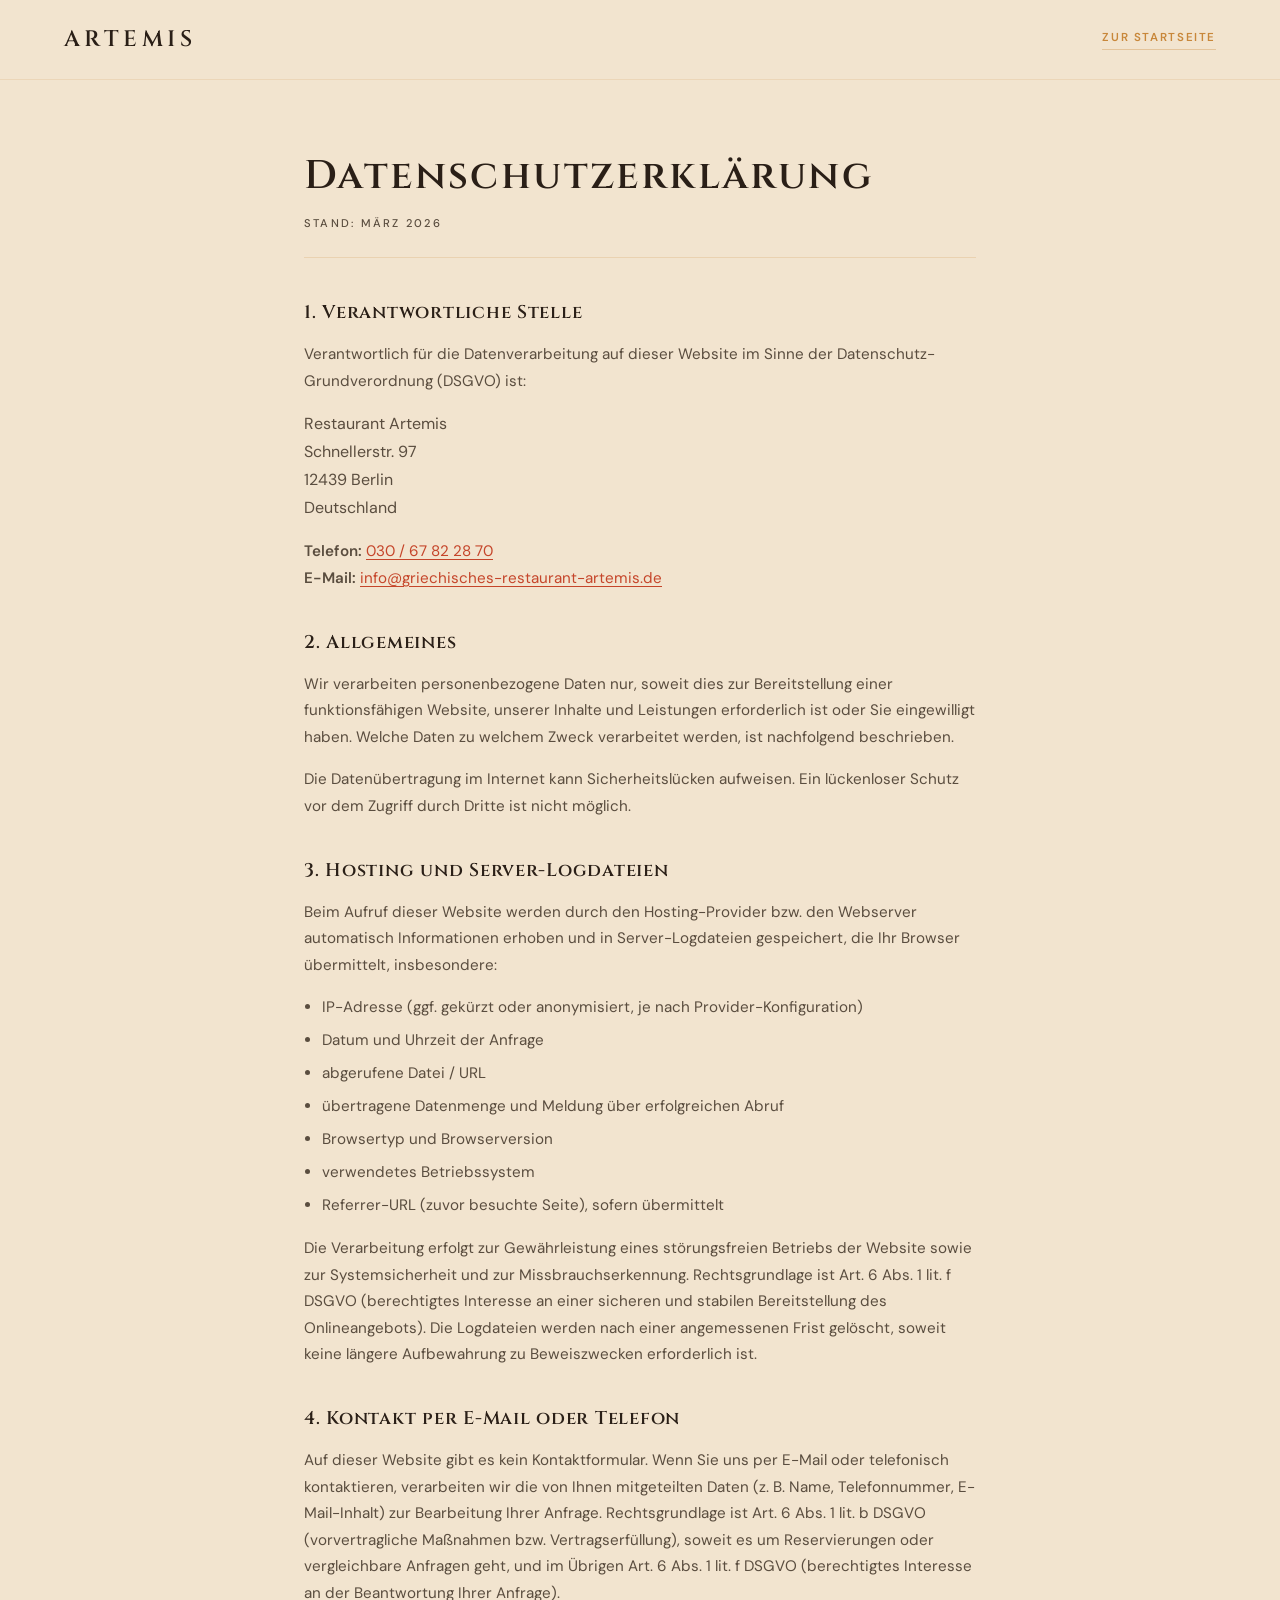
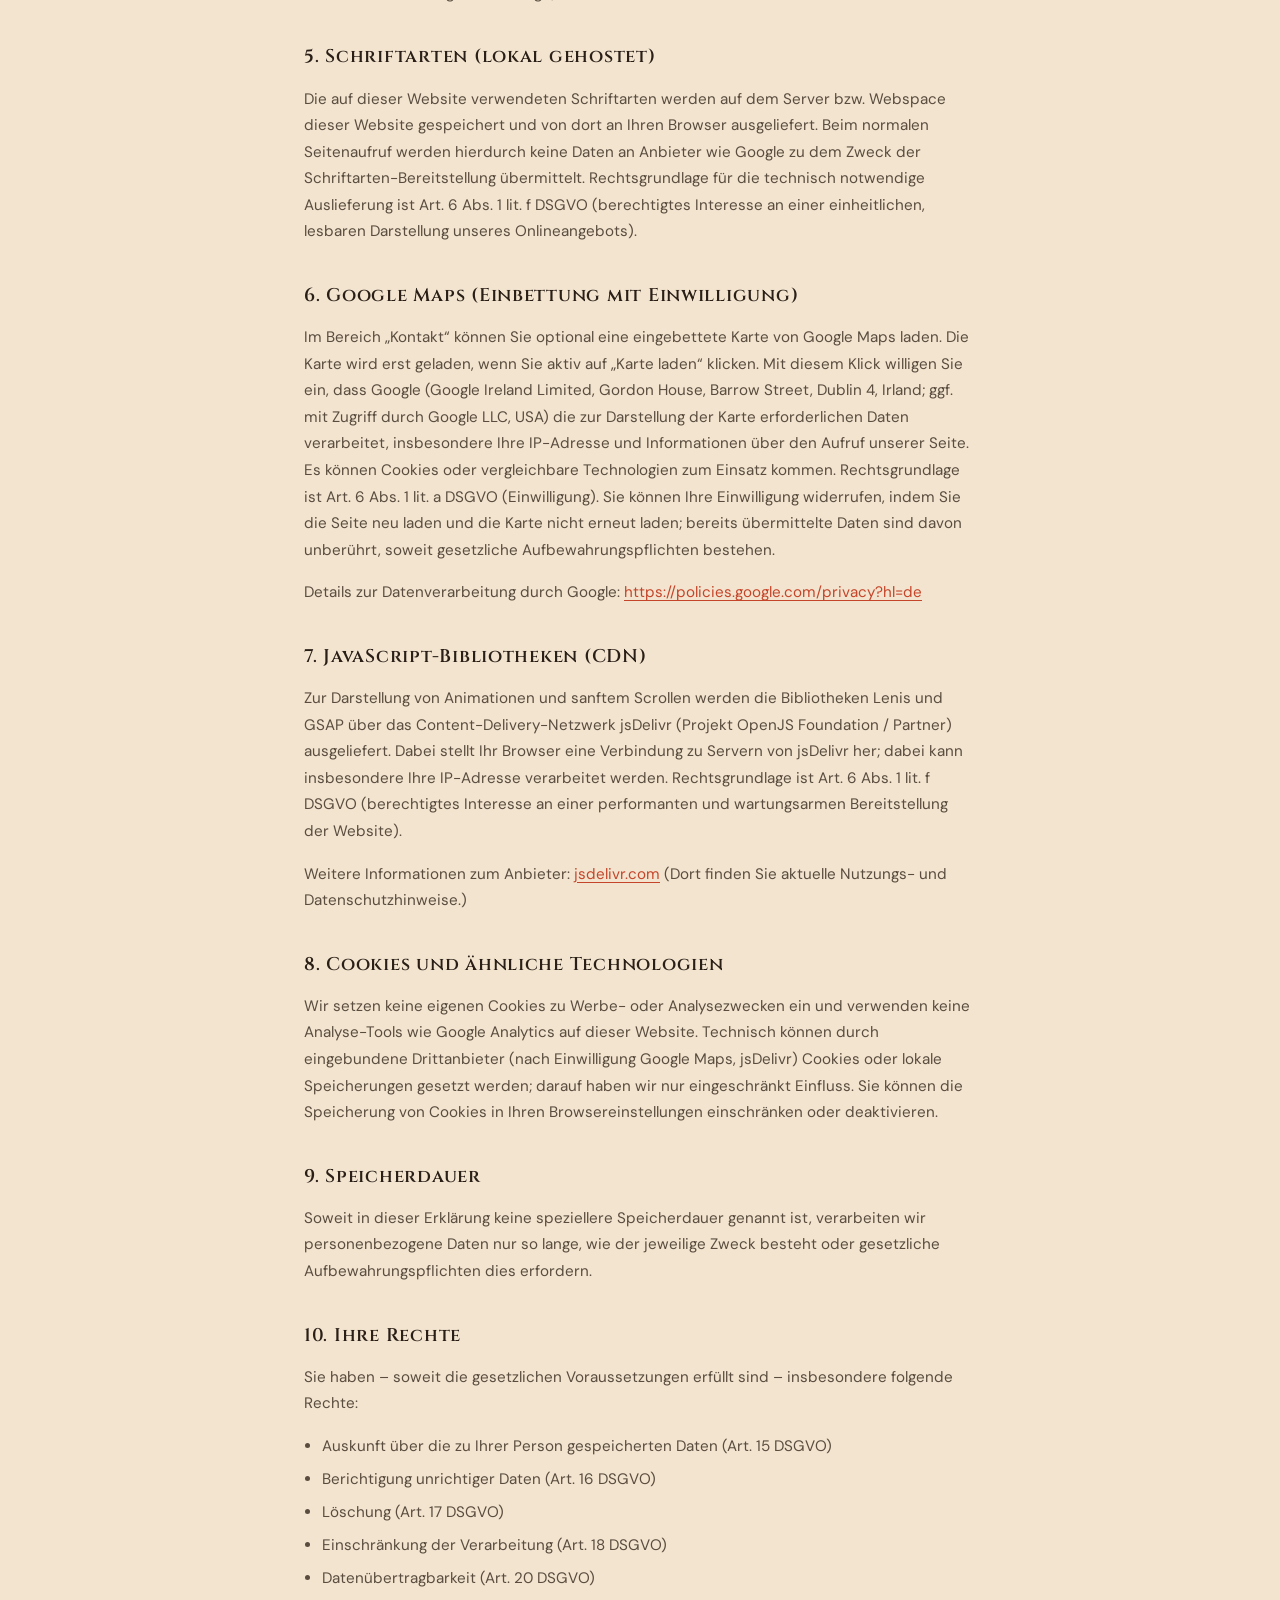
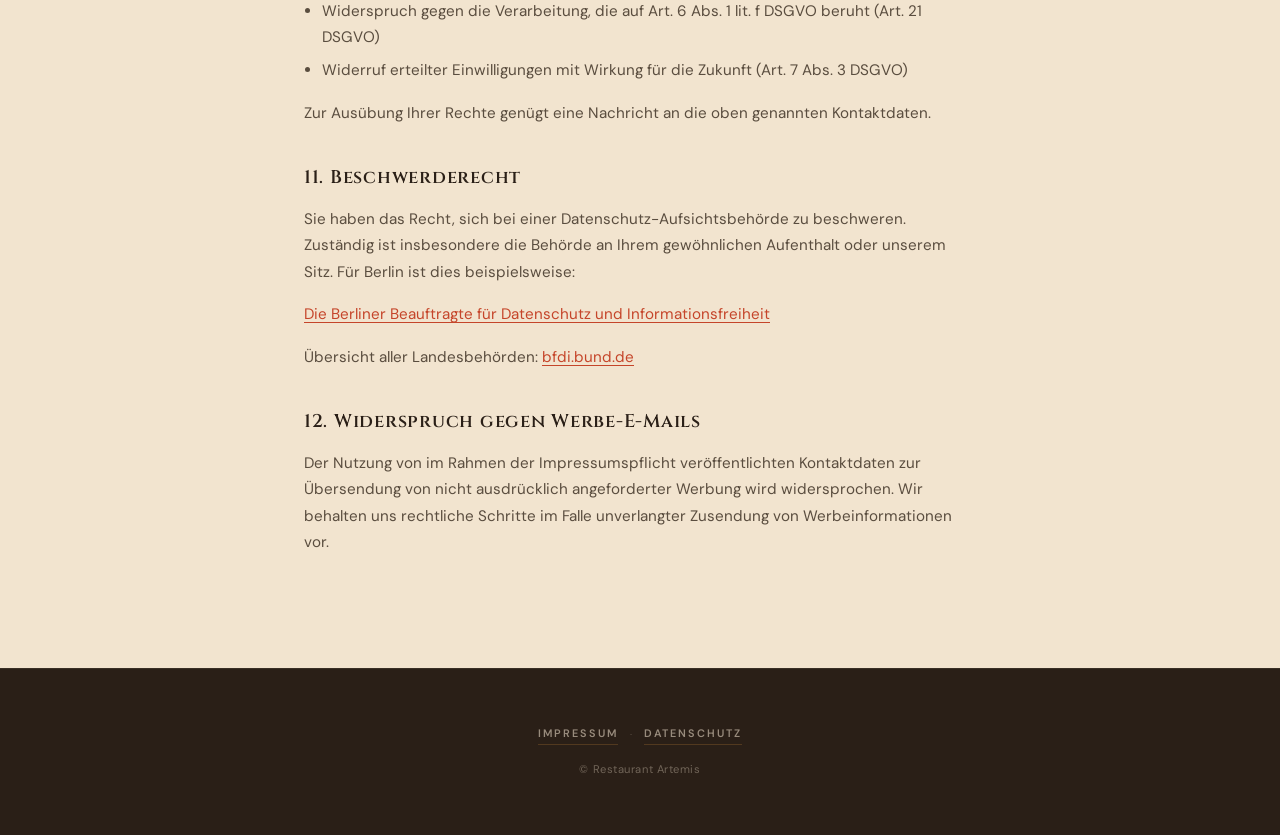
==== datenschutz.html @ e4625e29 "Rechtstexte, lokale Fonts, Performance-Laden, Schema & A11y - Impressum und Datenschutz; Footer-Verl" ====
<!DOCTYPE html>
<html lang="de">
<head>
  <meta charset="UTF-8">
  <meta name="viewport" content="width=device-width, initial-scale=1.0">
  <title>Datenschutzerklärung | Restaurant Artemis Berlin</title>
  <meta name="description" content="Informationen zur Verarbeitung personenbezogener Daten auf der Website des Restaurants Artemis.">
  <meta name="robots" content="index,follow">
  <link rel="canonical" href="https://restaurant-artemis-berlin.de/datenschutz.html">
  <link rel="icon" href="public/favicon.ico" sizes="32x32">
  <link rel="stylesheet" href="css/style.css">
</head>
<body>
  <a class="legal-skip" href="#inhalt">Zum Inhalt springen</a>
  <header class="legal-header">
    <div class="legal-header-inner">
      <a href="index.html" class="header-logo">ARTEMIS</a>
      <a href="index.html" class="legal-back">Zur Startseite</a>
    </div>
  </header>

  <main class="legal-main" id="inhalt">
    <article class="legal-doc">
      <h1>Datenschutzerklärung</h1>
      <p class="legal-updated">Stand: März 2026</p>

      <h2>1. Verantwortliche Stelle</h2>
      <p>Verantwortlich für die Datenverarbeitung auf dieser Website im Sinne der Datenschutz-Grundverordnung (DSGVO) ist:</p>
      <address>
        Restaurant Artemis<br>
        Schnellerstr. 97<br>
        12439 Berlin<br>
        Deutschland
      </address>
      <p>
        <strong>Telefon:</strong> <a href="tel:+493067822870">030 / 67 82 28 70</a><br>
        <strong>E-Mail:</strong> <a href="mailto:info@griechisches-restaurant-artemis.de">info@griechisches-restaurant-artemis.de</a>
      </p>

      <h2>2. Allgemeines</h2>
      <p>
        Wir verarbeiten personenbezogene Daten nur, soweit dies zur Bereitstellung einer funktionsfähigen Website, unserer Inhalte und Leistungen erforderlich ist oder Sie eingewilligt haben. Welche Daten zu welchem Zweck verarbeitet werden, ist nachfolgend beschrieben.
      </p>
      <p>
        Die Datenübertragung im Internet kann Sicherheitslücken aufweisen. Ein lückenloser Schutz vor dem Zugriff durch Dritte ist nicht möglich.
      </p>

      <h2>3. Hosting und Server-Logdateien</h2>
      <p>
        Beim Aufruf dieser Website werden durch den Hosting-Provider bzw. den Webserver automatisch Informationen erhoben und in Server-Logdateien gespeichert, die Ihr Browser übermittelt, insbesondere:
      </p>
      <ul>
        <li>IP-Adresse (ggf. gekürzt oder anonymisiert, je nach Provider-Konfiguration)</li>
        <li>Datum und Uhrzeit der Anfrage</li>
        <li>abgerufene Datei / URL</li>
        <li>übertragene Datenmenge und Meldung über erfolgreichen Abruf</li>
        <li>Browsertyp und Browserversion</li>
        <li>verwendetes Betriebssystem</li>
        <li>Referrer-URL (zuvor besuchte Seite), sofern übermittelt</li>
      </ul>
      <p>
        Die Verarbeitung erfolgt zur Gewährleistung eines störungsfreien Betriebs der Website sowie zur Systemsicherheit und zur Missbrauchserkennung. Rechtsgrundlage ist Art. 6 Abs. 1 lit. f DSGVO (berechtigtes Interesse an einer sicheren und stabilen Bereitstellung des Onlineangebots). Die Logdateien werden nach einer angemessenen Frist gelöscht, soweit keine längere Aufbewahrung zu Beweiszwecken erforderlich ist.
      </p>

      <h2>4. Kontakt per E-Mail oder Telefon</h2>
      <p>
        Auf dieser Website gibt es kein Kontaktformular. Wenn Sie uns per E-Mail oder telefonisch kontaktieren, verarbeiten wir die von Ihnen mitgeteilten Daten (z. B. Name, Telefonnummer, E-Mail-Inhalt) zur Bearbeitung Ihrer Anfrage. Rechtsgrundlage ist Art. 6 Abs. 1 lit. b DSGVO (vorvertragliche Maßnahmen bzw. Vertragserfüllung), soweit es um Reservierungen oder vergleichbare Anfragen geht, und im Übrigen Art. 6 Abs. 1 lit. f DSGVO (berechtigtes Interesse an der Beantwortung Ihrer Anfrage).
      </p>

      <h2>5. Schriftarten (lokal gehostet)</h2>
      <p>
        Die auf dieser Website verwendeten Schriftarten werden auf dem Server bzw. Webspace dieser Website gespeichert und von dort an Ihren Browser ausgeliefert. Beim normalen Seitenaufruf werden hierdurch keine Daten an Anbieter wie Google zu dem Zweck der Schriftarten-Bereitstellung übermittelt. Rechtsgrundlage für die technisch notwendige Auslieferung ist Art. 6 Abs. 1 lit. f DSGVO (berechtigtes Interesse an einer einheitlichen, lesbaren Darstellung unseres Onlineangebots).
      </p>

      <h2 id="google-maps">6. Google Maps (Einbettung mit Einwilligung)</h2>
      <p>
        Im Bereich „Kontakt“ können Sie optional eine eingebettete Karte von Google Maps laden. Die Karte wird erst geladen, wenn Sie aktiv auf „Karte laden“ klicken. Mit diesem Klick willigen Sie ein, dass Google (Google Ireland Limited, Gordon House, Barrow Street, Dublin 4, Irland; ggf. mit Zugriff durch Google LLC, USA) die zur Darstellung der Karte erforderlichen Daten verarbeitet, insbesondere Ihre IP-Adresse und Informationen über den Aufruf unserer Seite. Es können Cookies oder vergleichbare Technologien zum Einsatz kommen. Rechtsgrundlage ist Art. 6 Abs. 1 lit. a DSGVO (Einwilligung). Sie können Ihre Einwilligung widerrufen, indem Sie die Seite neu laden und die Karte nicht erneut laden; bereits übermittelte Daten sind davon unberührt, soweit gesetzliche Aufbewahrungspflichten bestehen.
      </p>
      <p>
        Details zur Datenverarbeitung durch Google:
        <a href="https://policies.google.com/privacy?hl=de" rel="noopener noreferrer" target="_blank">https://policies.google.com/privacy?hl=de</a>
      </p>

      <h2>7. JavaScript-Bibliotheken (CDN)</h2>
      <p>
        Zur Darstellung von Animationen und sanftem Scrollen werden die Bibliotheken Lenis und GSAP über das Content-Delivery-Netzwerk jsDelivr (Projekt OpenJS Foundation / Partner) ausgeliefert. Dabei stellt Ihr Browser eine Verbindung zu Servern von jsDelivr her; dabei kann insbesondere Ihre IP-Adresse verarbeitet werden. Rechtsgrundlage ist Art. 6 Abs. 1 lit. f DSGVO (berechtigtes Interesse an einer performanten und wartungsarmen Bereitstellung der Website).
      </p>
      <p>
        Weitere Informationen zum Anbieter: <a href="https://www.jsdelivr.com/" rel="noopener noreferrer" target="_blank">jsdelivr.com</a> (Dort finden Sie aktuelle Nutzungs- und Datenschutzhinweise.)
      </p>

      <h2>8. Cookies und ähnliche Technologien</h2>
      <p>
        Wir setzen keine eigenen Cookies zu Werbe- oder Analysezwecken ein und verwenden keine Analyse-Tools wie Google Analytics auf dieser Website. Technisch können durch eingebundene Drittanbieter (nach Einwilligung Google Maps, jsDelivr) Cookies oder lokale Speicherungen gesetzt werden; darauf haben wir nur eingeschränkt Einfluss. Sie können die Speicherung von Cookies in Ihren Browsereinstellungen einschränken oder deaktivieren.
      </p>

      <h2>9. Speicherdauer</h2>
      <p>
        Soweit in dieser Erklärung keine speziellere Speicherdauer genannt ist, verarbeiten wir personenbezogene Daten nur so lange, wie der jeweilige Zweck besteht oder gesetzliche Aufbewahrungspflichten dies erfordern.
      </p>

      <h2>10. Ihre Rechte</h2>
      <p>Sie haben – soweit die gesetzlichen Voraussetzungen erfüllt sind – insbesondere folgende Rechte:</p>
      <ul>
        <li>Auskunft über die zu Ihrer Person gespeicherten Daten (Art. 15 DSGVO)</li>
        <li>Berichtigung unrichtiger Daten (Art. 16 DSGVO)</li>
        <li>Löschung (Art. 17 DSGVO)</li>
        <li>Einschränkung der Verarbeitung (Art. 18 DSGVO)</li>
        <li>Datenübertragbarkeit (Art. 20 DSGVO)</li>
        <li>Widerspruch gegen die Verarbeitung, die auf Art. 6 Abs. 1 lit. f DSGVO beruht (Art. 21 DSGVO)</li>
        <li>Widerruf erteilter Einwilligungen mit Wirkung für die Zukunft (Art. 7 Abs. 3 DSGVO)</li>
      </ul>
      <p>
        Zur Ausübung Ihrer Rechte genügt eine Nachricht an die oben genannten Kontaktdaten.
      </p>

      <h2>11. Beschwerderecht</h2>
      <p>
        Sie haben das Recht, sich bei einer Datenschutz-Aufsichtsbehörde zu beschweren. Zuständig ist insbesondere die Behörde an Ihrem gewöhnlichen Aufenthalt oder unserem Sitz. Für Berlin ist dies beispielsweise:
      </p>
      <p>
        <a href="https://www.datenschutz-berlin.de/" rel="noopener noreferrer" target="_blank">Die Berliner Beauftragte für Datenschutz und Informationsfreiheit</a>
      </p>
      <p>
        Übersicht aller Landesbehörden:
        <a href="https://www.bfdi.bund.de/DE/Infothek/Anschriften_Links/anschriften_links-node.html" rel="noopener noreferrer" target="_blank">bfdi.bund.de</a>
      </p>

      <h2>12. Widerspruch gegen Werbe-E-Mails</h2>
      <p>
        Der Nutzung von im Rahmen der Impressumspflicht veröffentlichten Kontaktdaten zur Übersendung von nicht ausdrücklich angeforderter Werbung wird widersprochen. Wir behalten uns rechtliche Schritte im Falle unverlangter Zusendung von Werbeinformationen vor.
      </p>
    </article>
  </main>

  <footer class="legal-footer">
    <div class="legal-footer-inner">
      <nav class="footer-legal" aria-label="Rechtliches">
        <a href="impressum.html">Impressum</a>
        <span class="footer-legal-sep" aria-hidden="true">·</span>
        <a href="datenschutz.html" aria-current="page">Datenschutz</a>
      </nav>
      <p class="footer-copy">&copy; Restaurant Artemis</p>
    </div>
  </footer>
</body>
</html>
---- css/style.css ----
/* Self-hosted subsets (latin + latin-ext), gleiche Familien wie zuvor Google Fonts */
@font-face {
  font-family: 'Cinzel';
  font-style: normal;
  font-weight: 400;
  font-display: swap;
  src: url('../public/fonts/cinzel-latin-ext.woff2') format('woff2');
  unicode-range: U+0100-02BA, U+02BD-02C5, U+02C7-02CC, U+02CE-02D7, U+02DD-02FF, U+0304, U+0308, U+0329, U+1D00-1DBF, U+1E00-1E9F, U+1EF2-1EFF, U+2020, U+20A0-20AB, U+20AD-20C0, U+2113, U+2C60-2C7F, U+A720-A7FF;
}
@font-face {
  font-family: 'Cinzel';
  font-style: normal;
  font-weight: 400;
  font-display: swap;
  src: url('../public/fonts/cinzel-latin.woff2') format('woff2');
  unicode-range: U+0000-00FF, U+0131, U+0152-0153, U+02BB-02BC, U+02C6, U+02DA, U+02DC, U+0304, U+0308, U+0329, U+2000-206F, U+20AC, U+2122, U+2191, U+2193, U+2212, U+2215, U+FEFF, U+FFFD;
}
@font-face {
  font-family: 'Cinzel';
  font-style: normal;
  font-weight: 500;
  font-display: swap;
  src: url('../public/fonts/cinzel-latin-ext.woff2') format('woff2');
  unicode-range: U+0100-02BA, U+02BD-02C5, U+02C7-02CC, U+02CE-02D7, U+02DD-02FF, U+0304, U+0308, U+0329, U+1D00-1DBF, U+1E00-1E9F, U+1EF2-1EFF, U+2020, U+20A0-20AB, U+20AD-20C0, U+2113, U+2C60-2C7F, U+A720-A7FF;
}
@font-face {
  font-family: 'Cinzel';
  font-style: normal;
  font-weight: 500;
  font-display: swap;
  src: url('../public/fonts/cinzel-latin.woff2') format('woff2');
  unicode-range: U+0000-00FF, U+0131, U+0152-0153, U+02BB-02BC, U+02C6, U+02DA, U+02DC, U+0304, U+0308, U+0329, U+2000-206F, U+20AC, U+2122, U+2191, U+2193, U+2212, U+2215, U+FEFF, U+FFFD;
}
@font-face {
  font-family: 'Cinzel';
  font-style: normal;
  font-weight: 600;
  font-display: swap;
  src: url('../public/fonts/cinzel-latin-ext.woff2') format('woff2');
  unicode-range: U+0100-02BA, U+02BD-02C5, U+02C7-02CC, U+02CE-02D7, U+02DD-02FF, U+0304, U+0308, U+0329, U+1D00-1DBF, U+1E00-1E9F, U+1EF2-1EFF, U+2020, U+20A0-20AB, U+20AD-20C0, U+2113, U+2C60-2C7F, U+A720-A7FF;
}
@font-face {
  font-family: 'Cinzel';
  font-style: normal;
  font-weight: 600;
  font-display: swap;
  src: url('../public/fonts/cinzel-latin.woff2') format('woff2');
  unicode-range: U+0000-00FF, U+0131, U+0152-0153, U+02BB-02BC, U+02C6, U+02DA, U+02DC, U+0304, U+0308, U+0329, U+2000-206F, U+20AC, U+2122, U+2191, U+2193, U+2212, U+2215, U+FEFF, U+FFFD;
}
@font-face {
  font-family: 'Cinzel';
  font-style: normal;
  font-weight: 700;
  font-display: swap;
  src: url('../public/fonts/cinzel-latin-ext.woff2') format('woff2');
  unicode-range: U+0100-02BA, U+02BD-02C5, U+02C7-02CC, U+02CE-02D7, U+02DD-02FF, U+0304, U+0308, U+0329, U+1D00-1DBF, U+1E00-1E9F, U+1EF2-1EFF, U+2020, U+20A0-20AB, U+20AD-20C0, U+2113, U+2C60-2C7F, U+A720-A7FF;
}
@font-face {
  font-family: 'Cinzel';
  font-style: normal;
  font-weight: 700;
  font-display: swap;
  src: url('../public/fonts/cinzel-latin.woff2') format('woff2');
  unicode-range: U+0000-00FF, U+0131, U+0152-0153, U+02BB-02BC, U+02C6, U+02DA, U+02DC, U+0304, U+0308, U+0329, U+2000-206F, U+20AC, U+2122, U+2191, U+2193, U+2212, U+2215, U+FEFF, U+FFFD;
}
@font-face {
  font-family: 'DM Sans';
  font-style: normal;
  font-weight: 400;
  font-display: swap;
  src: url('../public/fonts/dmsans-latin-ext.woff2') format('woff2');
  unicode-range: U+0100-02BA, U+02BD-02C5, U+02C7-02CC, U+02CE-02D7, U+02DD-02FF, U+0304, U+0308, U+0329, U+1D00-1DBF, U+1E00-1E9F, U+1EF2-1EFF, U+2020, U+20A0-20AB, U+20AD-20C0, U+2113, U+2C60-2C7F, U+A720-A7FF;
}
@font-face {
  font-family: 'DM Sans';
  font-style: normal;
  font-weight: 400;
  font-display: swap;
  src: url('../public/fonts/dmsans-latin.woff2') format('woff2');
  unicode-range: U+0000-00FF, U+0131, U+0152-0153, U+02BB-02BC, U+02C6, U+02DA, U+02DC, U+0304, U+0308, U+0329, U+2000-206F, U+20AC, U+2122, U+2191, U+2193, U+2212, U+2215, U+FEFF, U+FFFD;
}
@font-face {
  font-family: 'DM Sans';
  font-style: normal;
  font-weight: 500;
  font-display: swap;
  src: url('../public/fonts/dmsans-latin-ext.woff2') format('woff2');
  unicode-range: U+0100-02BA, U+02BD-02C5, U+02C7-02CC, U+02CE-02D7, U+02DD-02FF, U+0304, U+0308, U+0329, U+1D00-1DBF, U+1E00-1E9F, U+1EF2-1EFF, U+2020, U+20A0-20AB, U+20AD-20C0, U+2113, U+2C60-2C7F, U+A720-A7FF;
}
@font-face {
  font-family: 'DM Sans';
  font-style: normal;
  font-weight: 500;
  font-display: swap;
  src: url('../public/fonts/dmsans-latin.woff2') format('woff2');
  unicode-range: U+0000-00FF, U+0131, U+0152-0153, U+02BB-02BC, U+02C6, U+02DA, U+02DC, U+0304, U+0308, U+0329, U+2000-206F, U+20AC, U+2122, U+2191, U+2193, U+2212, U+2215, U+FEFF, U+FFFD;
}
@font-face {
  font-family: 'DM Sans';
  font-style: normal;
  font-weight: 600;
  font-display: swap;
  src: url('../public/fonts/dmsans-latin-ext.woff2') format('woff2');
  unicode-range: U+0100-02BA, U+02BD-02C5, U+02C7-02CC, U+02CE-02D7, U+02DD-02FF, U+0304, U+0308, U+0329, U+1D00-1DBF, U+1E00-1E9F, U+1EF2-1EFF, U+2020, U+20A0-20AB, U+20AD-20C0, U+2113, U+2C60-2C7F, U+A720-A7FF;
}
@font-face {
  font-family: 'DM Sans';
  font-style: normal;
  font-weight: 600;
  font-display: swap;
  src: url('../public/fonts/dmsans-latin.woff2') format('woff2');
  unicode-range: U+0000-00FF, U+0131, U+0152-0153, U+02BB-02BC, U+02C6, U+02DA, U+02DC, U+0304, U+0308, U+0329, U+2000-206F, U+20AC, U+2122, U+2191, U+2193, U+2212, U+2215, U+FEFF, U+FFFD;
}

:root {
  --bg-light: #F2E4CF;
  --bg-warm:  #E8D5B8;
  --bg-sand:  #D4C4A8;
  --bg-dark:  #2A1F17;

  --text-on-light: #2A1F17;
  --text-on-dark:  #F2E4CF;
  --text-muted:    #5A4D3F;

  --accent-gold:  #C8873A;
  --accent-terra: #C5452A;

  --font-display: 'Cinzel', Georgia, serif;
  --font-body:    'DM Sans', system-ui, sans-serif;

  --header-height: 80px;
  --section-pad: clamp(72px, 8vw, 140px);
}

*, *::before, *::after {
  margin: 0;
  padding: 0;
  box-sizing: border-box;
}

html {
  font-size: 16px;
  overflow-x: hidden;
  overscroll-behavior-x: none;
}

body {
  font-family: var(--font-body);
  background: var(--bg-light);
  color: var(--text-on-light);
  line-height: 1.6;
  overflow-x: hidden;
  overscroll-behavior-x: none;
  -webkit-text-size-adjust: 100%;
}

img { display: block; max-width: 100%; height: auto; }

/* ===== GRAIN OVERLAY ===== */
.grain-overlay {
  position: fixed;
  inset: 0;
  z-index: 9999;
  pointer-events: none;
  opacity: 0.04;
  background-image: url("data:image/svg+xml,%3Csvg viewBox='0 0 256 256' xmlns='http://www.w3.org/2000/svg'%3E%3Cfilter id='noise'%3E%3CfeTurbulence type='fractalNoise' baseFrequency='0.9' numOctaves='4' stitchTiles='stitch'/%3E%3C/filter%3E%3Crect width='100%25' height='100%25' filter='url(%23noise)'/%3E%3C/svg%3E");
  background-repeat: repeat;
  background-size: 200px 200px;
}

/* ===== PRELOADER ===== */
.preloader {
  position: fixed;
  inset: 0;
  z-index: 10001;
  background: var(--bg-dark);
  display: flex;
  align-items: center;
  justify-content: center;
}

.preloader-inner {
  display: flex;
  flex-direction: column;
  align-items: center;
  gap: 2rem;
}

.preloader-brand {
  font-family: var(--font-display);
  font-size: clamp(2rem, 5vw, 3.5rem);
  font-weight: 600;
  letter-spacing: 0.25em;
  color: var(--text-on-dark);
}

.preloader-bar-track {
  width: clamp(180px, 30vw, 280px);
  height: 1px;
  background: rgba(242, 228, 207, 0.12);
  position: relative;
  overflow: hidden;
}

.preloader-bar-fill {
  position: absolute;
  top: 0;
  left: 0;
  height: 100%;
  width: 0%;
  background: var(--accent-gold);
  transition: width 0.15s ease;
}

.preloader-percent {
  font-family: var(--font-body);
  font-size: 0.7rem;
  font-weight: 500;
  letter-spacing: 0.2em;
  color: rgba(242, 228, 207, 0.4);
}

.preloader.done {
  opacity: 0;
  pointer-events: none;
  transition: opacity 0.8s cubic-bezier(0.65, 0, 0.35, 1);
}

/* ===== HEADER ===== */
.site-header {
  position: fixed;
  top: 0; left: 0; right: 0;
  z-index: 100;
  padding: 0 5vw;
  height: var(--header-height);
  display: flex;
  align-items: center;
  background: rgba(242, 228, 207, 0.85);
  backdrop-filter: blur(12px);
  -webkit-backdrop-filter: blur(12px);
  transition: height 0.4s ease, background 0.4s ease, border-color 0.4s ease;
  border-bottom: 1px solid transparent;
}

.site-header.scrolled {
  height: 64px;
  background: rgba(242, 228, 207, 0.95);
  border-bottom: 1px solid rgba(200, 135, 58, 0.18);
}

.header-nav {
  width: 100%;
  display: flex;
  align-items: center;
  justify-content: space-between;
}

.header-logo {
  font-family: var(--font-display);
  font-size: 1.4rem;
  font-weight: 600;
  color: var(--text-on-light);
  text-decoration: none;
  letter-spacing: 0.2em;
}

.header-links {
  display: flex;
  gap: 2rem;
  list-style: none;
}

.header-links a {
  font-family: var(--font-body);
  font-size: 0.75rem;
  font-weight: 600;
  color: var(--text-on-light);
  text-decoration: none;
  text-transform: uppercase;
  letter-spacing: 0.12em;
  transition: color 0.3s ease;
  position: relative;
}

.header-links a::after {
  content: '';
  position: absolute;
  bottom: -4px;
  left: 0;
  width: 0;
  height: 1px;
  background: var(--accent-gold);
  transition: width 0.3s ease;
}

.header-links a:hover::after,
.header-links a:focus-visible::after {
  width: 100%;
}

.header-links a:hover,
.header-links a:focus-visible {
  color: var(--accent-gold);
}

.header-cta {
  font-family: var(--font-body);
  font-size: 0.75rem;
  font-weight: 600;
  color: var(--bg-dark);
  background: var(--accent-gold);
  text-decoration: none;
  letter-spacing: 0.08em;
  text-transform: uppercase;
  padding: 0.6rem 1.4rem;
  transition: background 0.3s ease;
}

.header-cta:hover {
  background: #d9963f;
}

.menu-toggle {
  display: none;
  background: none;
  border: none;
  padding: 0.5rem;
  cursor: pointer;
  flex-direction: column;
  gap: 5px;
}

.menu-toggle span {
  display: block;
  width: 24px;
  height: 2px;
  background: var(--text-on-light);
  transition: transform 0.3s ease, opacity 0.3s ease;
}

/* Mobile Nav */
.mobile-nav {
  position: fixed;
  inset: 0;
  z-index: 99;
  background: var(--bg-light);
  display: flex;
  align-items: center;
  justify-content: center;
  opacity: 0;
  pointer-events: none;
  transition: opacity 0.4s ease;
}

.mobile-nav.open {
  opacity: 1;
  pointer-events: auto;
}

.mobile-nav ul {
  list-style: none;
  text-align: center;
}

.mobile-nav li { margin-bottom: 2rem; }

.mobile-nav a {
  font-family: var(--font-display);
  font-size: 1.8rem;
  color: var(--text-on-light);
  text-decoration: none;
}

.mobile-nav .mobile-phone {
  font-family: var(--font-body);
  font-size: 1.1rem;
  font-weight: 600;
  color: var(--accent-gold);
  letter-spacing: 0.05em;
}

/* ===== FIXED CANVAS LAYERS ===== */
.canvas-wrap {
  position: fixed;
  top: 0;
  left: 0;
  width: 100vw;
  height: 100vh;
  height: 100dvh;
  z-index: 1;
  opacity: 0;
  pointer-events: none;
  touch-action: pan-y;
  -webkit-touch-callout: none;
  overflow: hidden;
}

.canvas-wrap canvas {
  display: block;
  touch-action: pan-y;
}

#canvas-wrap-statue { z-index: 1; }

.dark-overlay {
  position: fixed;
  inset: 0;
  z-index: 2;
  background: var(--bg-dark);
  opacity: 0;
  pointer-events: none;
}

/* ===== HERO ===== */
.hero {
  position: relative;
  z-index: 3;
  height: 100vh;
  min-height: 600px;
  display: flex;
  align-items: flex-end;
  justify-content: flex-start;
  padding: 0 5vw 12vh 7vw;
  overflow: hidden;
}

.hero-content {
  position: relative;
  z-index: 2;
  max-width: 650px;
  visibility: hidden;
}

.label--hero {
  display: block;
  font-family: var(--font-body);
  font-size: 0.72rem;
  font-weight: 600;
  text-transform: uppercase;
  letter-spacing: 0.3em;
  color: var(--accent-gold);
  margin-bottom: 1rem;
  text-shadow:
    0 0 12px rgba(242, 228, 207, 0.9),
    0 0 24px rgba(242, 228, 207, 0.6);
}

.hero-heading {
  font-family: var(--font-display);
  font-size: clamp(4rem, 10vw, 9.5rem);
  font-weight: 700;
  line-height: 0.9;
  color: var(--text-on-light);
  letter-spacing: 0.02em;
  padding-left: 0.04em;
  display: flex;
  flex-wrap: nowrap;
}

.hero-letter {
  display: inline-block;
  text-shadow:
    0 0 1px rgba(242, 228, 207, 0.95),
    0 0 18px rgba(242, 228, 207, 0.7),
    0 0 36px rgba(242, 228, 207, 0.3),
    0 2px 8px rgba(62, 42, 28, 0.15);
}

.hero-tagline {
  font-family: var(--font-body);
  font-size: clamp(0.95rem, 1.8vw, 1.15rem);
  font-weight: 400;
  color: var(--text-muted);
  margin-top: 1rem;
  letter-spacing: 0.06em;
  text-shadow:
    0 0 10px rgba(242, 228, 207, 0.85),
    0 0 20px rgba(242, 228, 207, 0.5);
}

.hero-cta {
  display: inline-block;
  font-family: var(--font-body);
  font-size: 0.78rem;
  font-weight: 600;
  text-transform: uppercase;
  letter-spacing: 0.15em;
  color: var(--bg-dark);
  background: var(--accent-gold);
  padding: 0.85rem 2.2rem;
  text-decoration: none;
  margin-top: 1.75rem;
  transition: background 0.3s ease, transform 0.3s ease;
}

.hero-cta:hover {
  background: #d9963f;
  transform: translateY(-1px);
}

.hero-cta:focus-visible {
  outline: 2px solid var(--text-on-light);
  outline-offset: 4px;
}

.hero-reservation-note {
  margin-top: 1.25rem;
  font-family: var(--font-body);
  font-size: 0.62rem;
  font-weight: 600;
  text-transform: uppercase;
  letter-spacing: 0.25em;
  color: var(--text-muted);
  max-width: 22rem;
  line-height: 1.5;
  opacity: 0.7;
  text-shadow:
    0 0 10px rgba(242, 228, 207, 0.85),
    0 0 20px rgba(242, 228, 207, 0.5);
}

/* Scroll Indicator — Elegant Line */
.scroll-indicator {
  position: absolute;
  bottom: 2.5rem;
  left: 50%;
  opacity: 0;
  transform: translateX(-50%);
  z-index: 4;
  display: flex;
  flex-direction: column;
  align-items: center;
  gap: 0.75rem;
  color: var(--text-muted);
}

.scroll-indicator-line {
  width: 1px;
  height: 0;
  background: var(--accent-gold);
  animation: lineGrow 2s ease-in-out infinite;
}

@keyframes lineGrow {
  0% { height: 0; opacity: 0.3; }
  50% { height: 36px; opacity: 1; }
  100% { height: 0; opacity: 0.3; }
}

.scroll-indicator span {
  font-size: 0.6rem;
  text-transform: uppercase;
  letter-spacing: 0.25em;
  font-weight: 500;
}

/* ===== SCROLL ZONES (over fixed canvas) ===== */
.scroll-zone {
  position: relative;
  z-index: 3;
  height: 100vh;
  display: flex;
  align-items: flex-start;
  padding-top: 30vh;
  margin-bottom: clamp(3rem, 6vw, 6rem);
}

.scroll-zone--stats {
  height: 100vh;
  display: flex;
  align-items: center;
  justify-content: center;
  padding-top: 0;
}

.scroll-zone--statue {
  height: 150vh;
}

.scroll-zone-text {
  position: sticky;
  top: 25vh;
  padding: 2rem 2.25rem;
  margin: 0 5vw;
  max-width: 460px;
  background: rgba(232, 213, 184, 0.82);
  backdrop-filter: blur(14px);
  -webkit-backdrop-filter: blur(14px);
  border: 1px solid rgba(200, 135, 58, 0.12);
  box-shadow: 0 8px 32px rgba(42, 31, 23, 0.08);
}

.scroll-zone-text.align-left {
  margin-right: auto;
}

.scroll-zone-text .heading {
  color: var(--text-on-light);
}

.scroll-zone-text .body-text {
  color: var(--text-muted);
}

.scroll-zone-text .label {
  color: var(--accent-gold);
}

/* ===== GENERIC SECTION (normal flow) ===== */
.section {
  position: relative;
  z-index: 3;
  padding: var(--section-pad) 5vw;
  background: var(--bg-light);
}

.section-dark {
  background: var(--bg-dark);
  color: var(--text-on-dark);
}

.section-warm {
  background: var(--bg-warm);
}

.section-sand {
  background: var(--bg-sand);
}

/* ===== TYPOGRAPHY ===== */
.label {
  display: block;
  font-family: var(--font-body);
  font-size: 0.68rem;
  font-weight: 600;
  text-transform: uppercase;
  letter-spacing: 0.25em;
  color: var(--text-muted);
  margin-bottom: 1.2rem;
  position: relative;
  padding-bottom: 0.8rem;
}

.label::after {
  content: '';
  position: absolute;
  bottom: 0;
  left: 0;
  width: 28px;
  height: 1px;
  background: rgba(200, 135, 58, 0.35);
}

.label--gold { color: var(--accent-gold); }

.heading {
  font-family: var(--font-display);
  font-size: clamp(2.5rem, 5vw, 4.5rem);
  font-weight: 600;
  line-height: 1.05;
  letter-spacing: 0.03em;
  margin-bottom: 1.25rem;
}

.heading--light { color: var(--text-on-dark); }

.body-text {
  font-size: 1rem;
  line-height: 1.85;
  color: var(--text-muted);
  max-width: 48ch;
}

.body-text--wide { max-width: 60ch; }

.body-text--on-dark {
  color: rgba(242, 228, 207, 0.78);
}

.body-text--note {
  font-size: 0.9rem;
  opacity: 0.75;
  margin-top: 1.5rem;
}

.section-dark .label { color: var(--accent-gold); }
.section-dark .body-text { color: rgba(242, 228, 207, 0.8); }
.section-dark .label::after { background: rgba(200, 135, 58, 0.25); }

/* Center-aligned labels (Yamas, Reviews header) */
.section-welcome .label::after,
.reviews-header .label::after {
  left: 50%;
  transform: translateX(-50%);
}

/* ===== SECTION SPLIT (two-column) ===== */
.section-split {
  display: grid;
  grid-template-columns: 1fr 1fr;
  gap: clamp(2.5rem, 4vw, 5rem);
  align-items: center;
  max-width: 1400px;
  margin: 0 auto;
  overflow: visible;
}

.section-split.reverse {
  direction: rtl;
}

.section-split.reverse > * {
  direction: ltr;
}

.section-text {
  max-width: 520px;
}

/* ===== SECTION IMAGE ===== */
.section-image {
  width: 100%;
  object-fit: cover;
}

.section-media {
  position: relative;
  overflow: visible;
}

/* ===== IMAGE GALLERY — 2x2 Grid ===== */
.gallery-fan {
  display: grid;
  grid-template-columns: 1fr 1fr;
  grid-template-rows: auto auto;
  gap: 0.5rem;
  width: 100%;
}

.gallery-fan img {
  width: 100%;
  aspect-ratio: 4 / 3;
  object-fit: cover;
  transition: filter 0.4s ease;
}

.gallery-fan img:hover {
  filter: brightness(1.08);
}

/* ===== SPEISEKARTEN LINKS ===== */
.karten-links {
  display: flex;
  flex-wrap: wrap;
  gap: 0.75rem;
  margin-top: 1.75rem;
}

.karte-link {
  display: inline-flex;
  align-items: center;
  gap: 0.5rem;
  font-family: var(--font-body);
  font-size: 0.85rem;
  font-weight: 600;
  text-transform: uppercase;
  letter-spacing: 0.1em;
  color: var(--accent-gold);
  text-decoration: none;
  padding: 0.75rem 1.25rem;
  border: 1.5px solid var(--accent-gold);
  transition: background 0.3s ease, color 0.3s ease, transform 0.3s ease;
}

.karte-link:hover {
  background: var(--accent-gold);
  color: var(--bg-dark);
  transform: translateY(-1px);
}

.karte-link:focus-visible {
  outline: 2px solid var(--accent-gold);
  outline-offset: 3px;
}

.karte-link svg { flex-shrink: 0; }

/* ===== TERRASSE — Full-Width Immersive ===== */
.section-terrasse {
  position: relative;
  z-index: 3;
  width: 100%;
  height: 75vh;
  min-height: 500px;
  overflow: hidden;
}

.terrasse-image-wrap {
  position: absolute;
  inset: 0;
  overflow: hidden;
}

.terrasse-image {
  width: 100%;
  height: 125%;
  object-fit: cover;
  transform: scale(1);
  transition: transform 8s cubic-bezier(0.25, 0.46, 0.45, 0.94);
  will-change: transform;
}

.terrasse-image-wrap.ken-burns .terrasse-image {
  transform: scale(1.06);
}

.terrasse-overlay {
  position: absolute;
  inset: 0;
  background: linear-gradient(
    to top,
    rgba(42, 31, 23, 0.75) 0%,
    rgba(42, 31, 23, 0.4) 40%,
    rgba(42, 31, 23, 0.15) 100%
  );
  display: flex;
  align-items: flex-end;
  padding: clamp(3rem, 6vw, 5rem) 5vw;
}

.terrasse-text {
  max-width: 520px;
}

.terrasse-text .label::after {
  background: rgba(200, 135, 58, 0.4);
}

/* ===== MARQUEE ===== */
.marquee-section {
  position: relative;
  z-index: 3;
  overflow: hidden;
  padding: clamp(2rem, 4vw, 3.5rem) 0;
  background: var(--bg-light);
}

.marquee-track {
  white-space: nowrap;
  display: flex;
}

.marquee-text {
  font-family: var(--font-display);
  font-size: clamp(4rem, 10vw, 12rem);
  font-weight: 700;
  letter-spacing: 0.04em;
  color: var(--text-on-light);
  opacity: 0.06;
  display: inline-block;
  text-transform: uppercase;
}

/* ===== STATS ===== */
.stats-grid {
  display: grid;
  grid-template-columns: repeat(4, 1fr);
  gap: 3rem;
  text-align: center;
  max-width: 1000px;
  margin: 0 auto;
  padding: 0 5vw;
}

.stat { display: flex; flex-direction: column; align-items: center; }

.stat-number {
  font-family: var(--font-display);
  font-size: clamp(2.5rem, 5vw, 4rem);
  color: var(--text-on-dark);
  line-height: 1;
}

.stat-suffix {
  font-family: var(--font-display);
  font-size: clamp(1.5rem, 3vw, 2rem);
  color: var(--accent-gold);
}

.stat-label {
  font-family: var(--font-body);
  font-size: 0.68rem;
  font-weight: 500;
  text-transform: uppercase;
  letter-spacing: 0.18em;
  color: var(--text-on-dark);
  opacity: 0.6;
  margin-top: 0.75rem;
}

/* ===== FEIERN CAPACITY ===== */
.feier-kapazitaet {
  display: grid;
  grid-template-columns: repeat(3, 1fr);
  gap: 1.25rem;
  margin: 2rem 0;
  text-align: center;
}

.kap-item { display: flex; flex-direction: column; align-items: center; }

.kap-zahl {
  font-family: var(--font-display);
  font-size: clamp(1.8rem, 3.5vw, 2.5rem);
  color: var(--accent-gold);
  line-height: 1;
  margin-bottom: 0.4rem;
}

.kap-text {
  font-size: 0.75rem;
  text-transform: uppercase;
  letter-spacing: 0.1em;
  color: var(--text-muted);
}

/* ===== CTA BUTTON ===== */
.cta-button {
  display: inline-block;
  font-family: var(--font-body);
  font-size: 0.85rem;
  font-weight: 600;
  text-transform: uppercase;
  letter-spacing: 0.15em;
  color: var(--bg-dark);
  background: var(--accent-gold);
  padding: 1.1rem 2.8rem;
  text-decoration: none;
  border: none;
  cursor: pointer;
  margin-top: 1.5rem;
  transition: background 0.3s ease, transform 0.3s ease;
}

.cta-button:hover {
  background: #d9963f;
  transform: translateY(-1px);
}

.cta-button:focus-visible {
  outline: 2px solid var(--text-on-light);
  outline-offset: 4px;
}

/* ===== CONTACT ===== */
.contact-grid {
  display: grid;
  grid-template-columns: 1fr 1fr;
  gap: clamp(2.5rem, 4vw, 5rem);
  max-width: 1200px;
  margin: 0 auto;
  align-items: start;
}

.contact-right {
  display: grid;
  grid-template-columns: 1fr 1fr 1fr;
  gap: 2rem;
}

.contact-label {
  display: block;
  font-size: 0.68rem;
  font-weight: 500;
  text-transform: uppercase;
  letter-spacing: 0.25em;
  color: var(--accent-gold);
  margin-bottom: 0.75rem;
}

.contact-block p {
  font-size: 1rem;
  line-height: 1.6;
  color: var(--text-on-dark);
  opacity: 0.9;
}

.contact-note {
  font-size: 0.85rem !important;
  opacity: 0.55 !important;
  margin-top: 0.35rem;
}

.contact-anfahrt {
  max-width: 1200px;
  margin: clamp(2.25rem, 5vw, 3.5rem) auto 0;
  padding-top: clamp(1.75rem, 3vw, 2.5rem);
  border-top: 1px solid rgba(242, 228, 207, 0.1);
}

.contact-anfahrt .contact-label {
  margin-bottom: 1.1rem;
}

.contact-anfahrt-cols {
  display: grid;
  grid-template-columns: 1fr 1fr;
  gap: clamp(1.5rem, 4vw, 2.75rem);
  align-items: start;
}

.contact-anfahrt-item {
  border-left: 2px solid rgba(200, 135, 58, 0.35);
  padding-left: 1.25rem;
}

.contact-anfahrt-line {
  font-size: 0.95rem;
  line-height: 1.65;
  color: var(--text-on-dark);
  opacity: 0.88;
  margin-bottom: 0.35rem;
}

.contact-anfahrt-line:last-child {
  margin-bottom: 0;
}

.contact-anfahrt-line strong {
  font-weight: 600;
  color: var(--text-on-dark);
  opacity: 1;
}

/* ===== REVIEWS ===== */
.section-reviews {
  background: var(--bg-dark);
  color: var(--text-on-dark);
  text-align: center;
}

.reviews-header {
  max-width: 600px;
  margin: 0 auto 3rem;
}

.reviews-header .heading {
  margin-bottom: 0;
}

.reviews-stats {
  display: grid;
  grid-template-columns: repeat(4, 1fr);
  gap: 2.5rem;
  text-align: center;
  max-width: 1000px;
  margin: 0 auto 3.5rem;
  padding-bottom: 3.5rem;
  border-bottom: 1px solid rgba(242, 228, 207, 0.08);
}

.reviews-grid {
  display: grid;
  grid-template-columns: 1.15fr 1fr 1fr;
  gap: clamp(1.5rem, 3vw, 2.5rem);
  max-width: 1200px;
  margin: 0 auto;
  align-items: start;
}

.review-card {
  position: relative;
  text-align: left;
  padding: 2.25rem 2rem 1.75rem;
  background: rgba(242, 228, 207, 0.04);
  border: 1px solid rgba(242, 228, 207, 0.07);
  transition: background 0.4s ease, border-color 0.4s ease;
}

.review-card:hover {
  background: rgba(242, 228, 207, 0.08);
  border-color: rgba(200, 135, 58, 0.15);
}

.review-card--featured {
  padding: 2.75rem 2.25rem 2rem;
  background: rgba(242, 228, 207, 0.06);
  border-color: rgba(200, 135, 58, 0.12);
}

.review-quote {
  position: absolute;
  top: 0.75rem;
  left: 1.25rem;
  font-family: var(--font-display);
  font-size: 4.5rem;
  line-height: 1;
  color: var(--accent-gold);
  opacity: 0.15;
  pointer-events: none;
}

.review-card--featured .review-quote {
  font-size: 5.5rem;
  opacity: 0.2;
}

.review-stars {
  color: var(--accent-gold);
  font-size: 1rem;
  letter-spacing: 0.15em;
  margin-bottom: 1rem;
}

.review-text {
  font-size: 0.95rem;
  line-height: 1.75;
  color: var(--text-on-dark);
  opacity: 0.85;
  font-style: italic;
  margin-bottom: 1.25rem;
}

.review-card--featured .review-text {
  font-size: 1.05rem;
  line-height: 1.8;
}

.review-author {
  display: flex;
  flex-direction: column;
  gap: 0.15rem;
}

.review-author strong {
  font-family: var(--font-body);
  font-size: 0.85rem;
  font-weight: 600;
  color: var(--text-on-dark);
}

.review-author span {
  font-size: 0.62rem;
  text-transform: uppercase;
  letter-spacing: 0.18em;
  color: var(--accent-gold);
  opacity: 0.7;
}

/* ===== WELCOME / YAMAS ===== */
.section-welcome {
  background: var(--bg-sand);
  text-align: center;
  overflow: clip;
}

.section-welcome::before {
  content: 'ΥΑΜΑΣ';
  position: absolute;
  top: 50%;
  left: 50%;
  transform: translate(-50%, -50%);
  font-family: var(--font-display);
  font-size: clamp(6rem, 18vw, 18rem);
  font-weight: 700;
  letter-spacing: 0.08em;
  color: var(--text-on-light);
  opacity: 0.06;
  pointer-events: none;
  white-space: nowrap;
  line-height: 1;
  width: 100%;
  text-align: center;
}

.welcome-content {
  max-width: 680px;
  margin: 0 auto;
}

.welcome-content .heading {
  margin-bottom: 1.5rem;
}

.welcome-content .body-text {
  margin: 0 auto 1.5rem;
  text-align: left;
}

.welcome-content .label {
  text-align: center;
}

.welcome-tags {
  display: flex;
  flex-wrap: wrap;
  justify-content: center;
  gap: 0.6rem;
  margin-top: 2rem;
}

.welcome-tag {
  font-family: var(--font-body);
  font-size: 0.68rem;
  font-weight: 600;
  text-transform: uppercase;
  letter-spacing: 0.15em;
  color: var(--accent-gold);
  padding: 0.55rem 1.1rem;
  border: 1.5px solid var(--accent-gold);
  transition: background 0.3s ease, color 0.3s ease;
}

.welcome-tag:hover {
  background: var(--accent-gold);
  color: var(--bg-dark);
}

/* ===== MAP ===== */
.map-container {
  position: relative;
  width: 100%;
  max-width: 1200px;
  height: 380px;
  margin: 3rem auto 0;
  overflow: hidden;
}

.map-consent {
  position: absolute;
  inset: 0;
  z-index: 2;
  display: flex;
  align-items: center;
  justify-content: center;
  background: url('data:image/svg+xml,<svg xmlns="http://www.w3.org/2000/svg" width="1" height="1"><rect fill="%232A1F17"/></svg>');
  backdrop-filter: blur(0);
}

.map-consent::before {
  content: '';
  position: absolute;
  inset: 0;
  background: rgba(42, 31, 23, 0.75);
  backdrop-filter: blur(4px);
  -webkit-backdrop-filter: blur(4px);
}

.map-consent-inner {
  position: relative;
  z-index: 1;
  text-align: center;
  padding: 2rem;
}

.map-consent-text {
  font-size: 0.85rem;
  color: rgba(242, 228, 207, 0.7);
  margin-bottom: 1.25rem;
  max-width: 22rem;
  line-height: 1.55;
}

.map-consent-text a {
  color: var(--accent-gold);
  text-decoration: underline;
  text-underline-offset: 3px;
}

.map-consent-text a:hover,
.map-consent-text a:focus-visible {
  color: #d9963f;
}

.map-consent-text a:focus-visible {
  outline: 2px solid var(--accent-gold);
  outline-offset: 2px;
}

.map-consent-btn {
  font-family: var(--font-body);
  font-size: 0.75rem;
  font-weight: 600;
  text-transform: uppercase;
  letter-spacing: 0.12em;
  color: var(--bg-dark);
  background: var(--accent-gold);
  border: none;
  padding: 0.8rem 2rem;
  cursor: pointer;
  transition: background 0.3s ease;
}

.map-consent-btn:hover {
  background: #d9963f;
}

.map-consent-btn:focus-visible {
  outline: 2px solid var(--accent-gold);
  outline-offset: 3px;
}

.map-consent.hidden {
  display: none;
}

.map-iframe {
  width: 100%;
  height: 100%;
  filter: grayscale(0.3) brightness(0.85);
}

/* ===== FOOTER ===== */
.site-footer {
  position: relative;
  z-index: 3;
  padding: clamp(3rem, 6vw, 5rem) 5vw;
  background: var(--bg-dark);
  border-top: 1px solid rgba(242, 228, 207, 0.08);
}

.footer-inner {
  max-width: 1200px;
  margin: 0 auto;
  text-align: center;
}

.footer-logo {
  font-family: var(--font-display);
  font-size: clamp(1.8rem, 4vw, 2.8rem);
  font-weight: 600;
  letter-spacing: 0.25em;
  color: var(--text-on-dark);
  display: block;
}

.footer-divider {
  width: 40px;
  height: 1px;
  background: rgba(200, 135, 58, 0.3);
  margin: 1.75rem auto;
}

.footer-info {
  display: grid;
  grid-template-columns: repeat(3, 1fr);
  gap: 2rem;
  max-width: 700px;
  margin: 0 auto 2.5rem;
}

.footer-col {
  text-align: center;
}

.footer-label {
  display: block;
  font-size: 0.62rem;
  font-weight: 600;
  text-transform: uppercase;
  letter-spacing: 0.25em;
  color: var(--accent-gold);
  margin-bottom: 0.5rem;
}

.footer-col p {
  font-size: 0.88rem;
  line-height: 1.6;
  color: var(--text-on-dark);
  opacity: 0.7;
}

.footer-legal {
  display: flex;
  flex-wrap: wrap;
  align-items: center;
  justify-content: center;
  gap: 0.5rem 0.75rem;
  margin-bottom: 1.25rem;
}

.footer-legal a {
  font-family: var(--font-body);
  font-size: 0.68rem;
  font-weight: 600;
  text-transform: uppercase;
  letter-spacing: 0.18em;
  color: rgba(242, 228, 207, 0.55);
  text-decoration: none;
  border-bottom: 1px solid rgba(200, 135, 58, 0.25);
  padding-bottom: 2px;
  transition: color 0.25s ease, border-color 0.25s ease;
}

.footer-legal a:hover,
.footer-legal a:focus-visible {
  color: var(--accent-gold);
  border-bottom-color: rgba(200, 135, 58, 0.5);
}

.footer-legal a:focus-visible {
  outline: 2px solid var(--accent-gold);
  outline-offset: 4px;
}

.footer-legal-sep {
  color: rgba(242, 228, 207, 0.25);
  font-size: 0.65rem;
  user-select: none;
}

.footer-copy {
  font-size: 0.7rem;
  color: var(--text-on-dark);
  opacity: 0.3;
  letter-spacing: 0.05em;
}

/* ===== LEGAL PAGES (Impressum / Datenschutz) ===== */
.legal-skip {
  position: absolute;
  left: -9999px;
  top: auto;
  width: 1px;
  height: 1px;
  overflow: hidden;
}

.legal-skip:focus {
  left: 1rem;
  top: 1rem;
  width: auto;
  height: auto;
  padding: 0.5rem 1rem;
  background: var(--bg-dark);
  color: var(--text-on-dark);
  z-index: 10002;
  text-decoration: none;
  font-size: 0.85rem;
}

.legal-header {
  position: relative;
  z-index: 100;
  padding: 0 5vw;
  min-height: var(--header-height);
  display: flex;
  align-items: center;
  background: var(--bg-light);
  border-bottom: 1px solid rgba(200, 135, 58, 0.15);
}

.legal-header-inner {
  width: 100%;
  max-width: 1200px;
  margin: 0 auto;
  display: flex;
  align-items: center;
  justify-content: space-between;
  gap: 1.5rem;
  flex-wrap: wrap;
}

.legal-back {
  font-family: var(--font-body);
  font-size: 0.72rem;
  font-weight: 600;
  text-transform: uppercase;
  letter-spacing: 0.14em;
  color: var(--accent-gold);
  text-decoration: none;
  border-bottom: 1px solid rgba(200, 135, 58, 0.35);
  padding-bottom: 2px;
  transition: color 0.25s ease, border-color 0.25s ease;
}

.legal-back:hover,
.legal-back:focus-visible {
  color: var(--text-on-light);
  border-bottom-color: var(--text-on-light);
}

.legal-back:focus-visible {
  outline: 2px solid var(--accent-gold);
  outline-offset: 4px;
}

.legal-main {
  position: relative;
  z-index: 3;
  padding: clamp(2.5rem, 5vw, 4rem) 5vw clamp(4rem, 8vw, 6rem);
  background: var(--bg-light);
  min-height: 50vh;
}

.legal-doc {
  max-width: 42rem;
  margin: 0 auto;
}

.legal-doc h1 {
  font-family: var(--font-display);
  font-size: clamp(1.75rem, 4vw, 2.5rem);
  font-weight: 600;
  letter-spacing: 0.06em;
  color: var(--text-on-light);
  margin-bottom: 0.35rem;
}

.legal-doc .legal-updated {
  font-family: var(--font-body);
  font-size: 0.7rem;
  font-weight: 500;
  text-transform: uppercase;
  letter-spacing: 0.2em;
  color: var(--text-muted);
  margin-bottom: 2.5rem;
  padding-bottom: 1.5rem;
  border-bottom: 1px solid rgba(200, 135, 58, 0.2);
}

.legal-doc h2 {
  font-family: var(--font-display);
  font-size: 1.15rem;
  font-weight: 600;
  letter-spacing: 0.04em;
  color: var(--text-on-light);
  margin-top: 2.25rem;
  margin-bottom: 0.85rem;
}

.legal-doc h2:first-of-type {
  margin-top: 0;
}

.legal-doc p,
.legal-doc li {
  font-size: 0.95rem;
  line-height: 1.75;
  color: var(--text-muted);
}

.legal-doc p {
  margin-bottom: 1rem;
}

.legal-doc ul {
  margin: 0 0 1rem 1.1rem;
}

.legal-doc li {
  margin-bottom: 0.4rem;
}

.legal-doc a {
  color: var(--accent-terra);
  text-decoration: underline;
  text-underline-offset: 3px;
}

.legal-doc a:hover,
.legal-doc a:focus-visible {
  color: var(--accent-gold);
}

.legal-doc a:focus-visible {
  outline: 2px solid var(--accent-gold);
  outline-offset: 3px;
}

.legal-doc address {
  font-style: normal;
  margin-bottom: 1rem;
  line-height: 1.75;
  color: var(--text-muted);
}

.legal-footer {
  position: relative;
  z-index: 3;
  padding: clamp(2.5rem, 5vw, 3.5rem) 5vw;
  background: var(--bg-dark);
  border-top: 1px solid rgba(242, 228, 207, 0.08);
}

.legal-footer-inner {
  max-width: 1200px;
  margin: 0 auto;
  text-align: center;
}

.legal-footer .footer-legal {
  margin-bottom: 1rem;
}

.legal-footer .footer-legal a {
  color: rgba(242, 228, 207, 0.55);
}

.legal-footer .footer-copy {
  opacity: 0.35;
}

/* ===== FLOATING ACTION BUTTONS ===== */
.fab-container {
  position: fixed;
  bottom: 1.5rem;
  right: 1.5rem;
  z-index: 90;
  display: flex;
  flex-direction: column;
  gap: 0.75rem;
  align-items: center;
}

.fab {
  width: 48px;
  height: 48px;
  border-radius: 50%;
  border: none;
  display: flex;
  align-items: center;
  justify-content: center;
  cursor: pointer;
  text-decoration: none;
  transition: background 0.3s ease, transform 0.3s ease, opacity 0.4s ease;
  box-shadow: 0 4px 16px rgba(42, 31, 23, 0.2);
}

.fab--top {
  background: var(--bg-dark);
  color: var(--text-on-dark);
  opacity: 0;
  pointer-events: none;
}

.fab--top.visible {
  opacity: 1;
  pointer-events: auto;
}

.fab--top:hover {
  background: #3d2e22;
  transform: translateY(-2px);
}

.fab--top:focus-visible {
  outline: 2px solid var(--accent-gold);
  outline-offset: 3px;
}

.fab--call {
  background: var(--accent-gold);
  color: var(--bg-dark);
}

.fab--call:hover {
  background: #d9963f;
  transform: translateY(-2px);
}

.fab--call:focus-visible {
  outline: 2px solid var(--bg-dark);
  outline-offset: 3px;
}

.fab svg {
  flex-shrink: 0;
}

/* ===== RESPONSIVE ===== */
@media (max-width: 1024px) {
  .header-links { display: none; }
  .menu-toggle { display: flex; }

  .section-split,
  .section-split.reverse {
    grid-template-columns: 1fr;
    direction: ltr;
  }

  .gallery-fan {
    gap: 0.75rem;
  }

  .contact-grid { grid-template-columns: 1fr; }
  .contact-right { grid-template-columns: 1fr 1fr; gap: 1.5rem; }
  .reviews-grid { grid-template-columns: 1fr; max-width: 560px; }
  .reviews-grid .review-card--featured { padding: 2rem 1.75rem 1.5rem; }
  .reviews-stats { grid-template-columns: repeat(2, 1fr); gap: 2rem; }
  .footer-info { grid-template-columns: 1fr; gap: 1.5rem; }
}

@media (max-width: 768px) {
  :root { --header-height: 64px; }

  .contact-anfahrt-cols { grid-template-columns: 1fr; }

  .header-logo { font-size: 1.2rem; }
  .header-cta { font-size: 0.7rem; padding: 0.5rem 1rem; }

  .hero {
    padding: 0 5vw 14vh;
    align-items: center;
    justify-content: flex-start;
  }

  .hero-content {
    background: linear-gradient(
      to bottom,
      rgba(242, 228, 207, 0) 0%,
      rgba(242, 228, 207, 0.4) 30%,
      rgba(242, 228, 207, 0.55) 60%,
      rgba(242, 228, 207, 0.7) 100%
    );
    padding: 2rem 1.25rem 1.5rem;
    margin: 0 -1.25rem;
  }

  .hero-heading { font-size: clamp(3rem, 12vw, 5.5rem); }

  .hero-tagline {
    font-size: 0.9rem;
    color: var(--text-on-light);
    text-shadow: none;
  }

  .hero-cta { font-size: 0.8rem; padding: 0.85rem 2rem; }

  .hero-reservation-note {
    font-size: 0.6rem;
    margin-top: 1rem;
    color: var(--text-on-light);
    opacity: 0.7;
    text-shadow: none;
  }

  .scroll-indicator {
    bottom: 2rem;
  }

  .scroll-zone { height: 80vh; padding-top: 20vh; margin-bottom: 3rem; }
  .scroll-zone--statue {
    height: 120vh;
    align-items: flex-end;
    padding-top: 0;
    padding-bottom: 6vh;
  }
  .scroll-zone--stats {
    height: auto;
    min-height: 60vh;
    padding: 12vh 0;
  }

  .scroll-zone-text {
    top: 15vh;
    max-width: calc(100vw - 10vw);
    margin: 0 5vw;
    padding: 1.25rem 1.5rem;
    background: rgba(232, 213, 184, 0.78);
    backdrop-filter: blur(12px);
    -webkit-backdrop-filter: blur(12px);
  }

  .scroll-zone--statue .scroll-zone-text {
    top: auto;
    position: relative;
    background: rgba(232, 213, 184, 0.72);
    backdrop-filter: blur(10px);
    -webkit-backdrop-filter: blur(10px);
  }

  .stats-grid { grid-template-columns: repeat(2, 1fr); gap: 2rem; }
  .feier-kapazitaet { grid-template-columns: 1fr; gap: 1rem; }

  .karten-links { flex-direction: column; }
  .karte-link { justify-content: center; }

  .section-terrasse {
    height: 60vh;
    min-height: 400px;
  }

  .terrasse-text .heading {
    font-size: clamp(1.8rem, 6vw, 2.5rem);
  }

  .marquee-text {
    font-size: clamp(2.5rem, 8vw, 5rem);
  }

  .site-header.scrolled {
    height: 56px;
  }
}

@media (max-width: 480px) {
  :root { --section-pad: clamp(56px, 12vw, 80px); }

  .contact-right { grid-template-columns: 1fr; }
  .reviews-stats { grid-template-columns: 1fr 1fr; gap: 1.5rem; }
  .stat-number { font-size: 2rem; }
  .cta-button { width: 100%; text-align: center; }
  .hero-cta { width: 100%; text-align: center; }
  .map-container { height: 260px; }

  .welcome-content { padding: 0 0.5rem; }

  .gallery-fan {
    grid-template-columns: 1fr;
    gap: 0.5rem;
  }

  .section-terrasse {
    height: 50vh;
    min-height: 350px;
  }

  .footer-info { grid-template-columns: 1fr; gap: 1.25rem; }
}
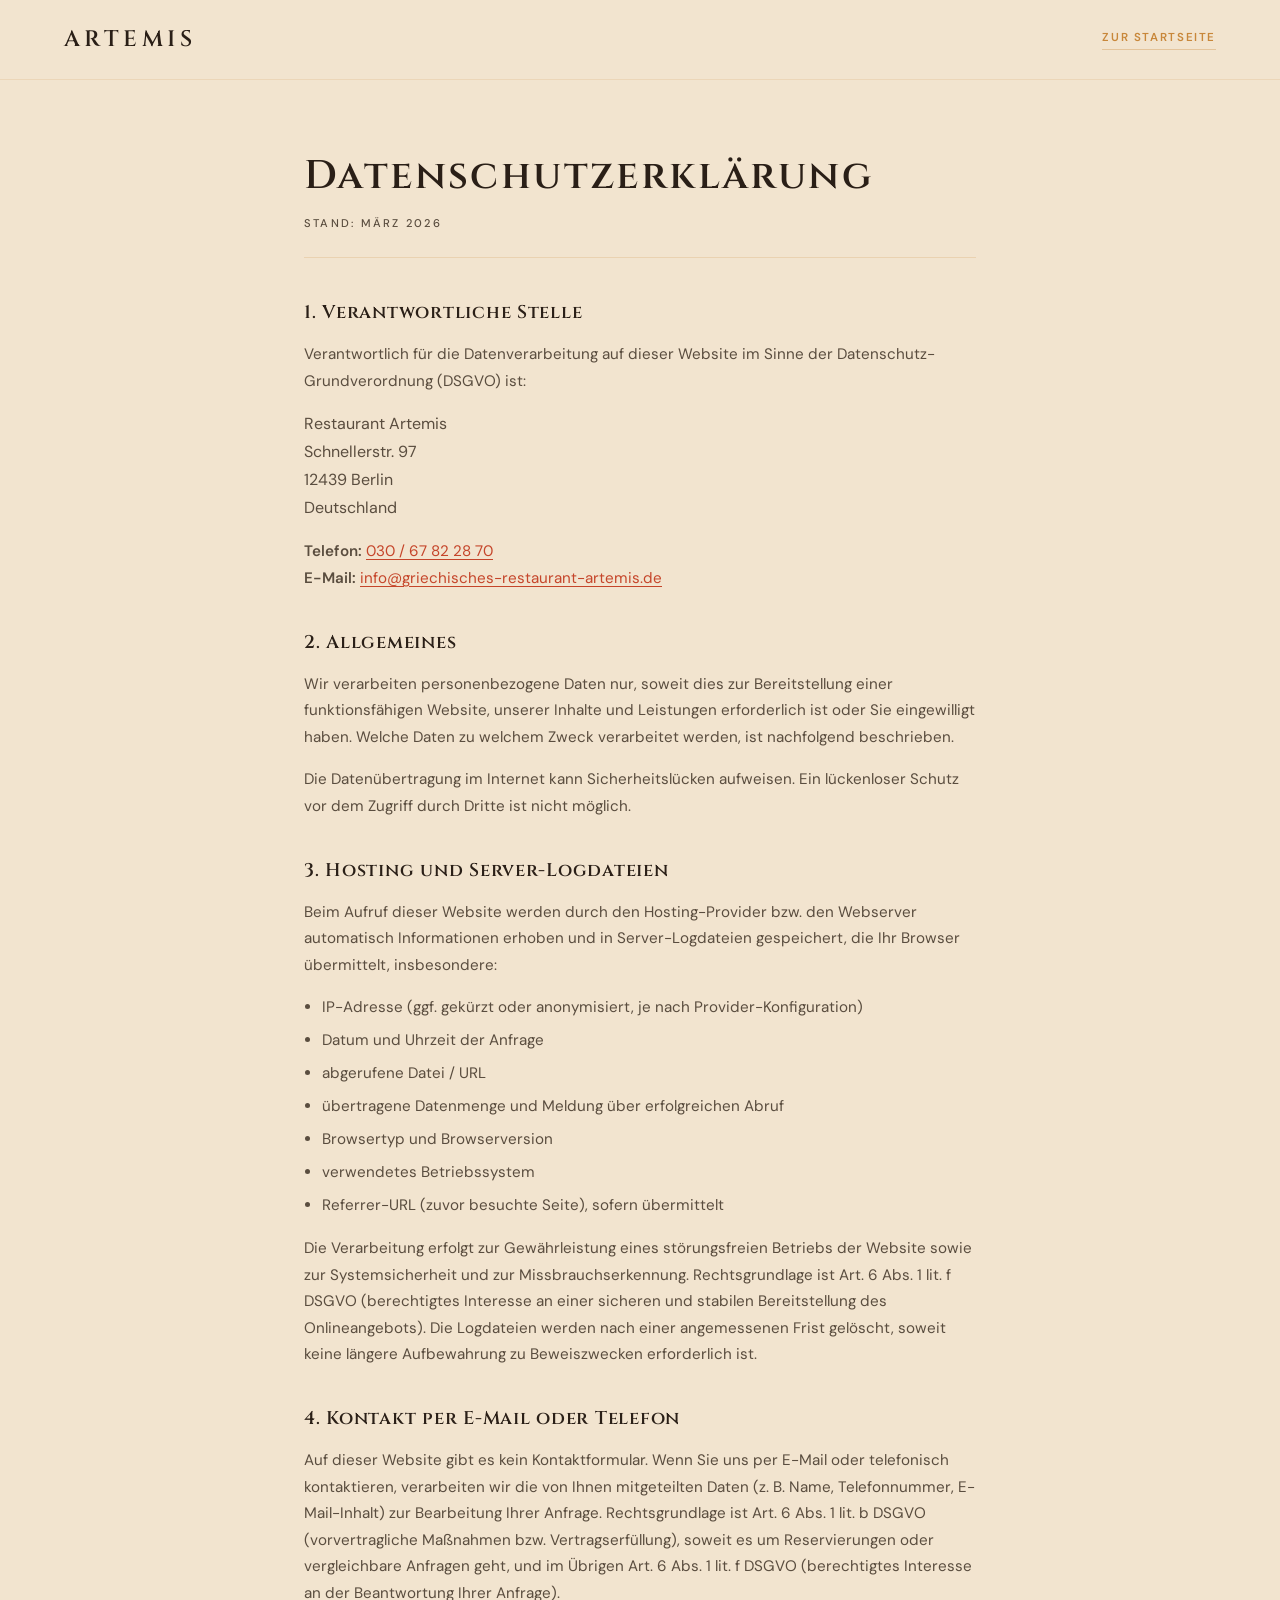
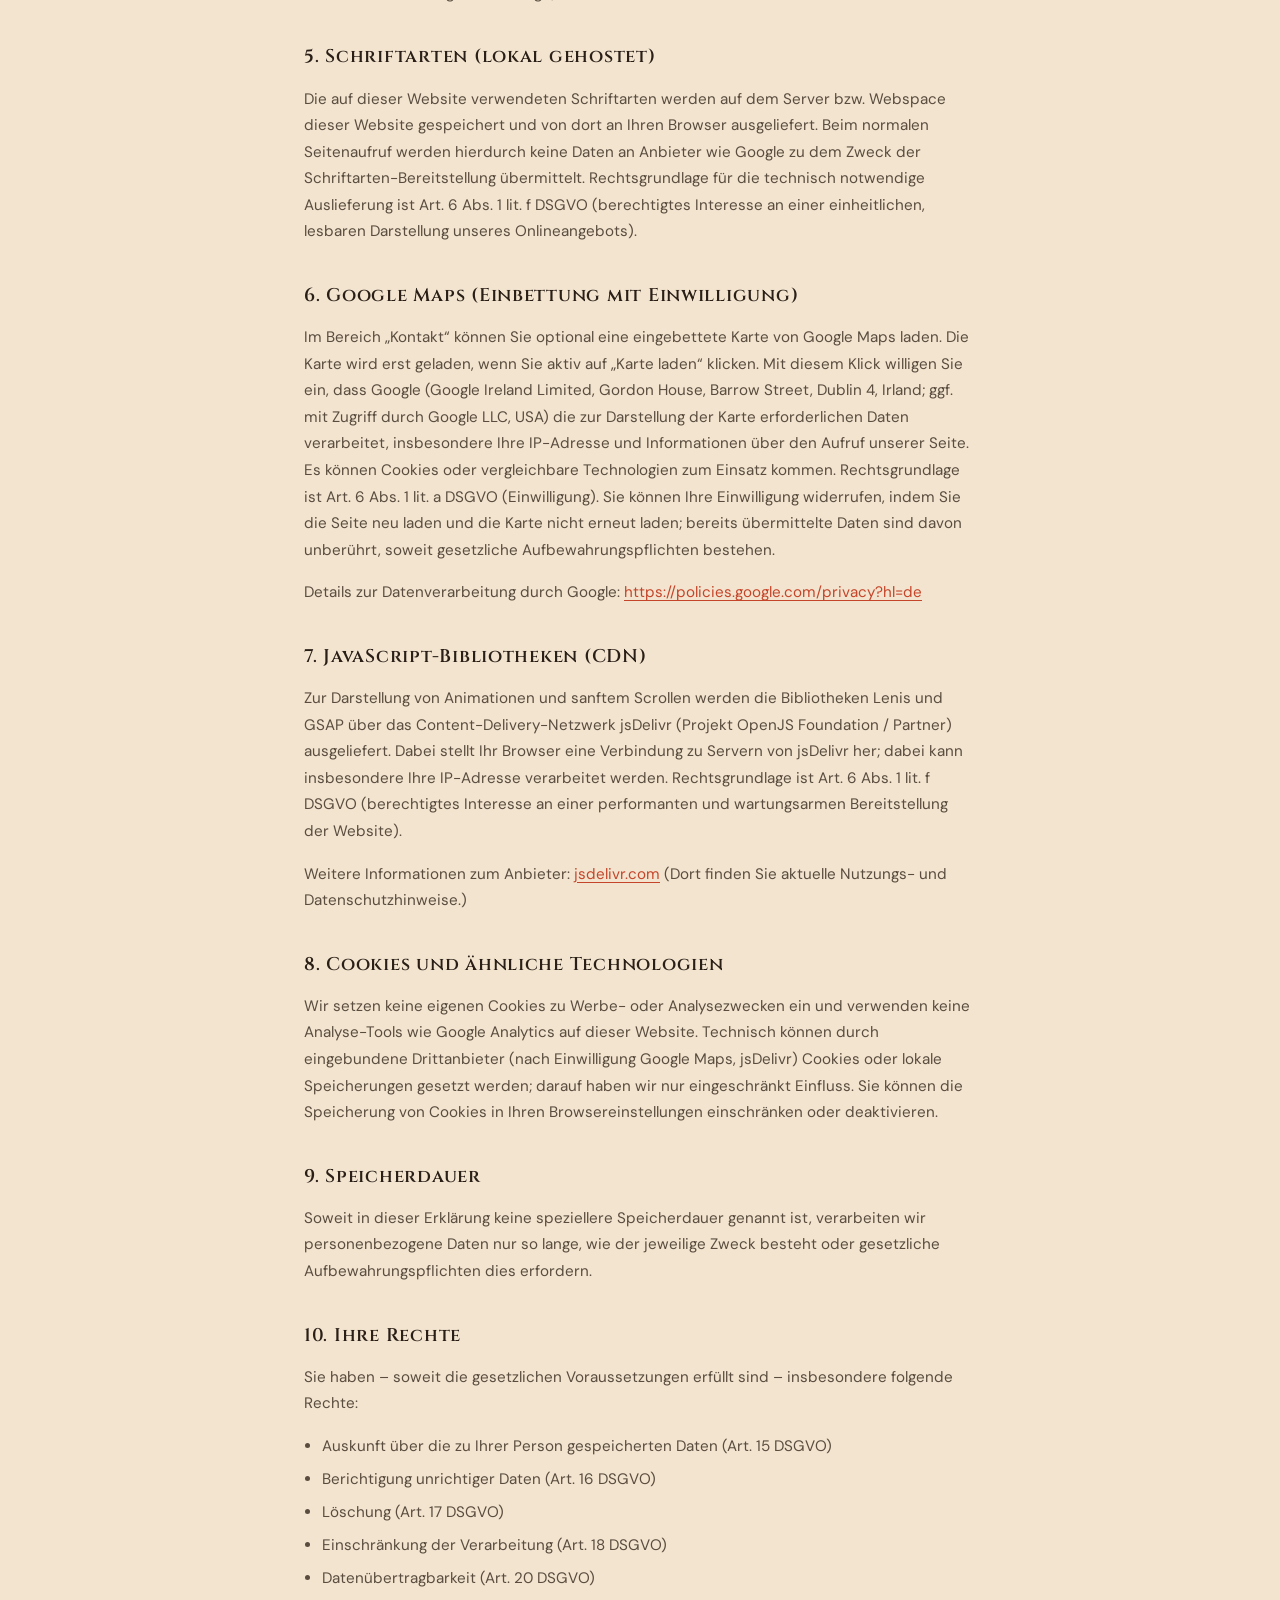
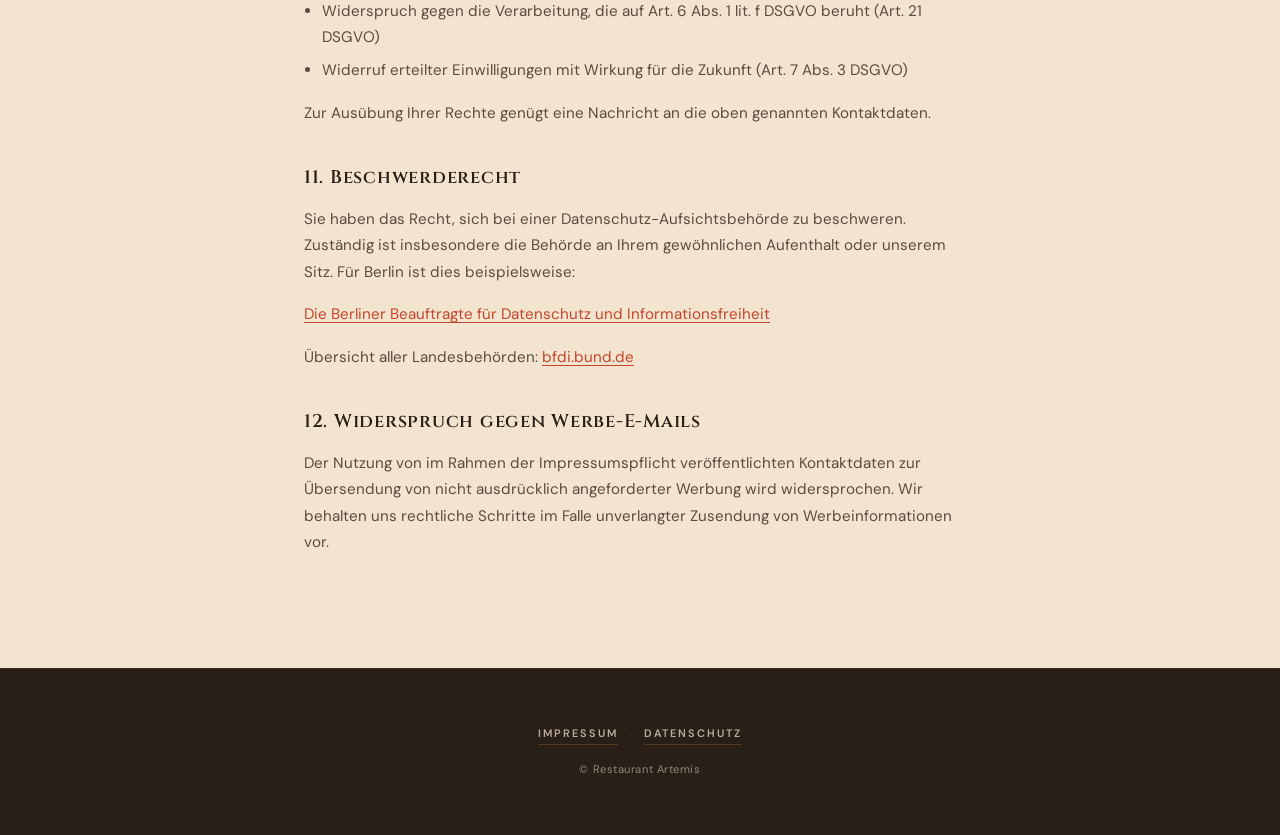
==== commit fccadac5: "Preload Latin fonts, responsive WebP srcset, footer and marquee contrast Made-with: Cursor" ====
--- a/datenschutz.html
+++ b/datenschutz.html
@@ -8,6 +8,8 @@
   <meta name="robots" content="index,follow">
   <link rel="canonical" href="https://restaurant-artemis-berlin.de/datenschutz.html">
   <link rel="icon" href="public/favicon.ico" sizes="32x32">
+  <link rel="preload" href="public/fonts/cinzel-latin.woff2" as="font" type="font/woff2" crossorigin>
+  <link rel="preload" href="public/fonts/dmsans-latin.woff2" as="font" type="font/woff2" crossorigin>
   <link rel="stylesheet" href="css/style.css">
 </head>
 <body>
--- a/css/style.css
+++ b/css/style.css
@@ -856,7 +856,7 @@
   font-weight: 700;
   letter-spacing: 0.04em;
   color: var(--text-on-light);
-  opacity: 0.06;
+  opacity: 0.1;
   display: inline-block;
   text-transform: uppercase;
 }
@@ -1367,7 +1367,7 @@
   font-size: 0.88rem;
   line-height: 1.6;
   color: var(--text-on-dark);
-  opacity: 0.7;
+  opacity: 0.85;
 }
 
 .footer-legal {
@@ -1385,7 +1385,7 @@
   font-weight: 600;
   text-transform: uppercase;
   letter-spacing: 0.18em;
-  color: rgba(242, 228, 207, 0.55);
+  color: rgba(242, 228, 207, 0.72);
   text-decoration: none;
   border-bottom: 1px solid rgba(200, 135, 58, 0.25);
   padding-bottom: 2px;
@@ -1412,7 +1412,7 @@
 .footer-copy {
   font-size: 0.7rem;
   color: var(--text-on-dark);
-  opacity: 0.3;
+  opacity: 0.52;
   letter-spacing: 0.05em;
 }
 
@@ -1594,11 +1594,11 @@
 }
 
 .legal-footer .footer-legal a {
-  color: rgba(242, 228, 207, 0.55);
+  color: rgba(242, 228, 207, 0.72);
 }
 
 .legal-footer .footer-copy {
-  opacity: 0.35;
+  opacity: 0.52;
 }
 
 /* ===== FLOATING ACTION BUTTONS ===== */
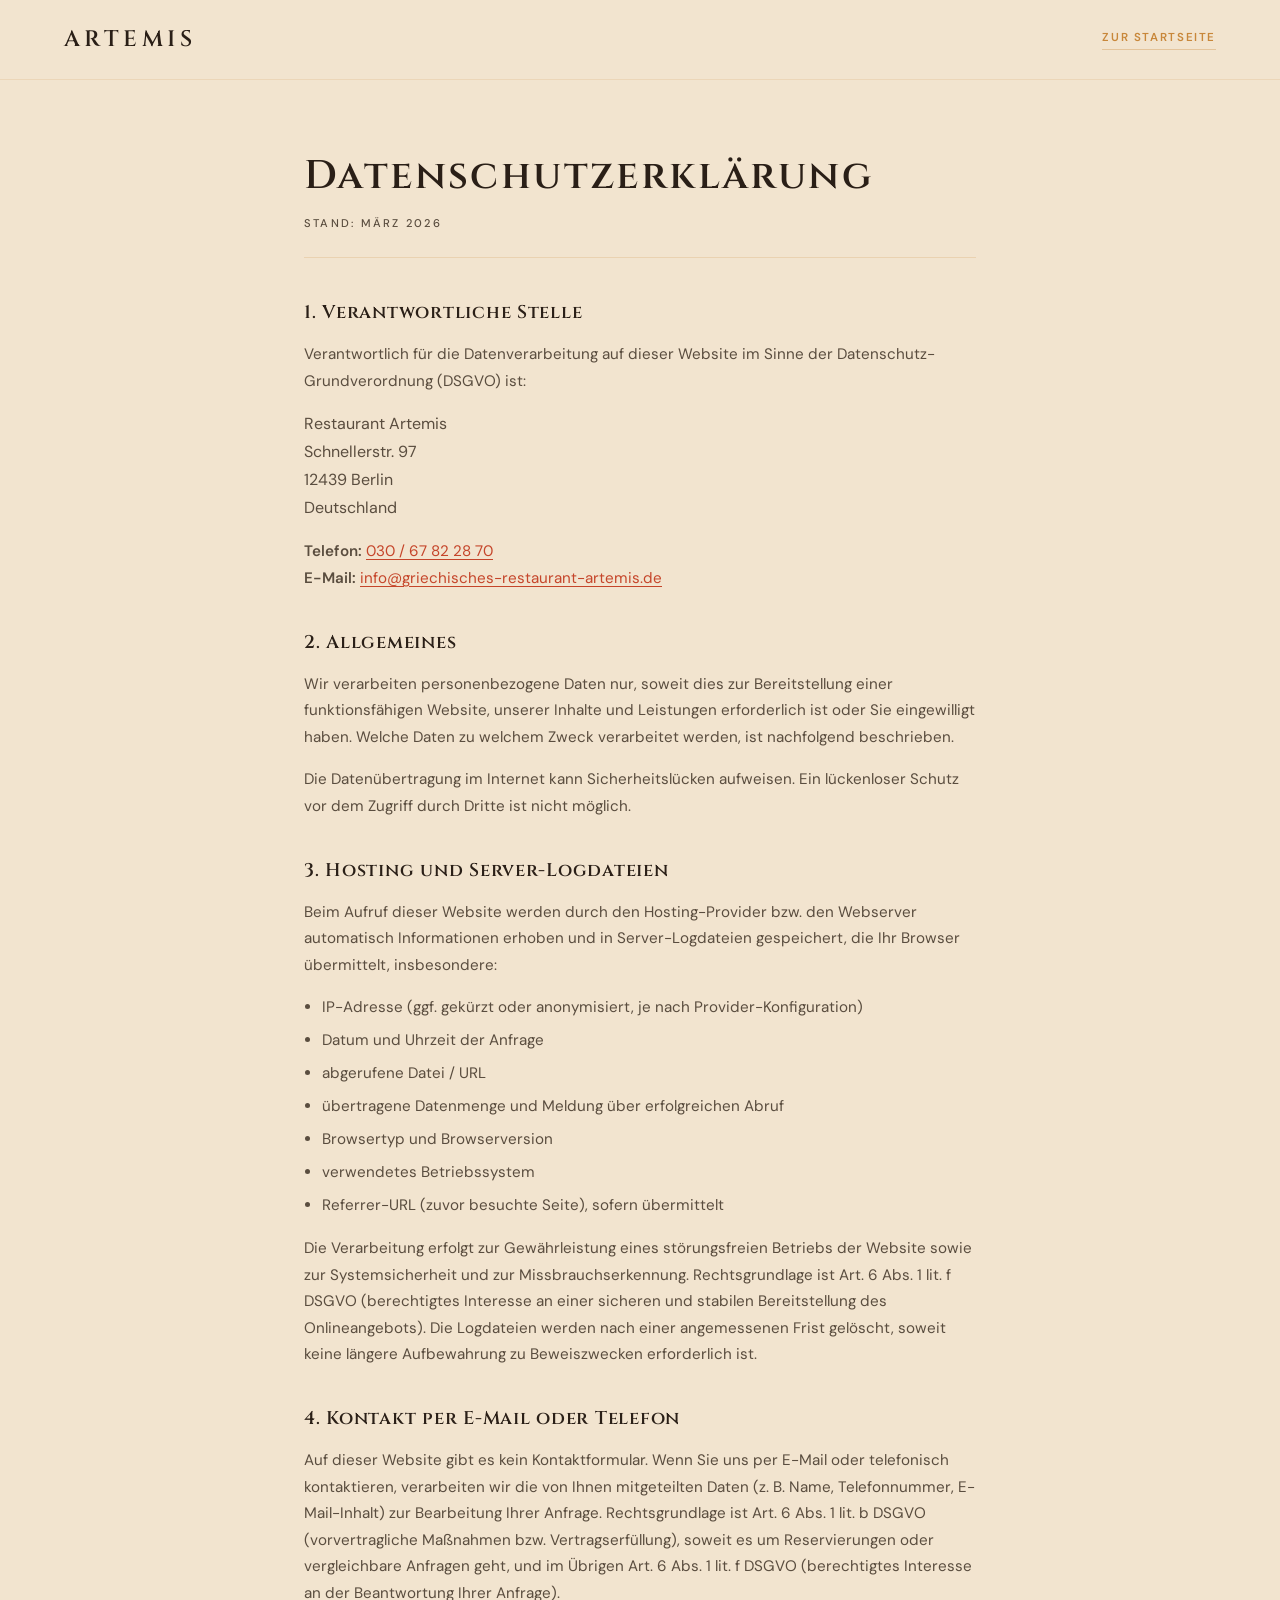
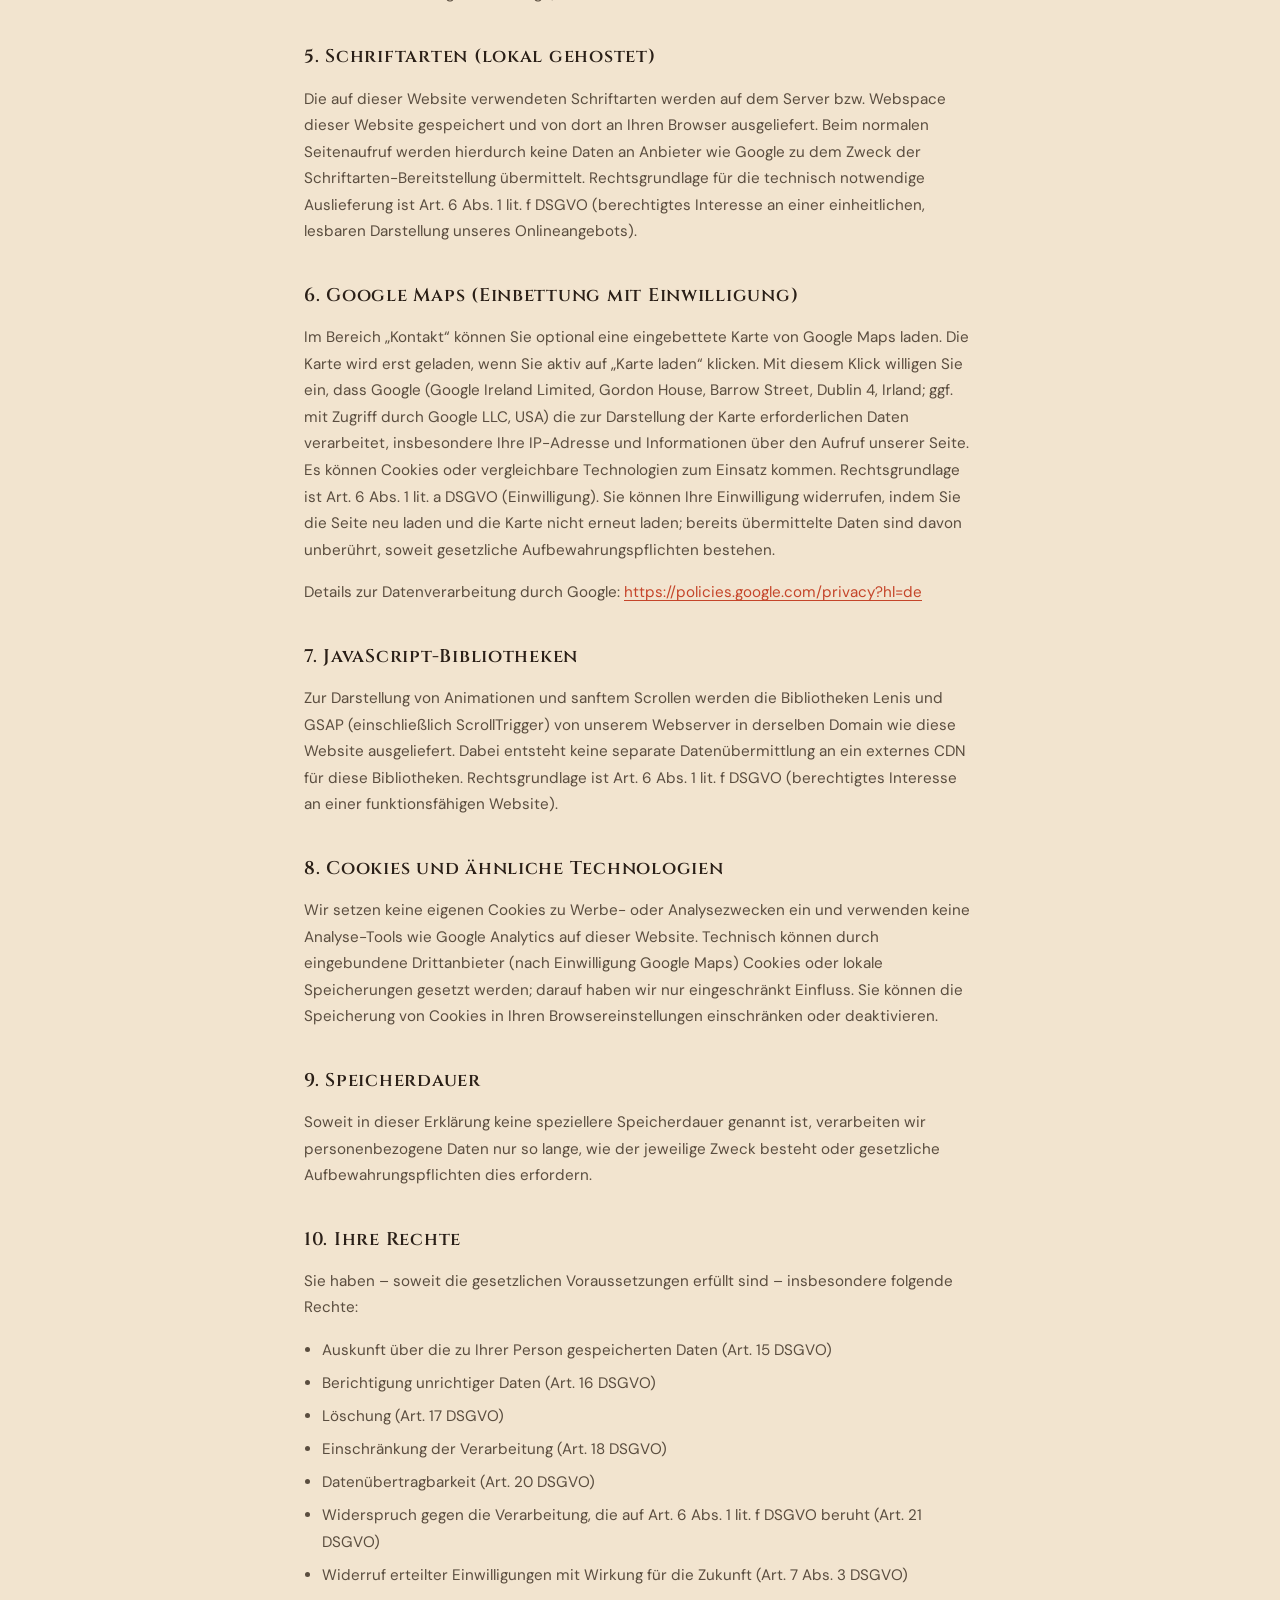
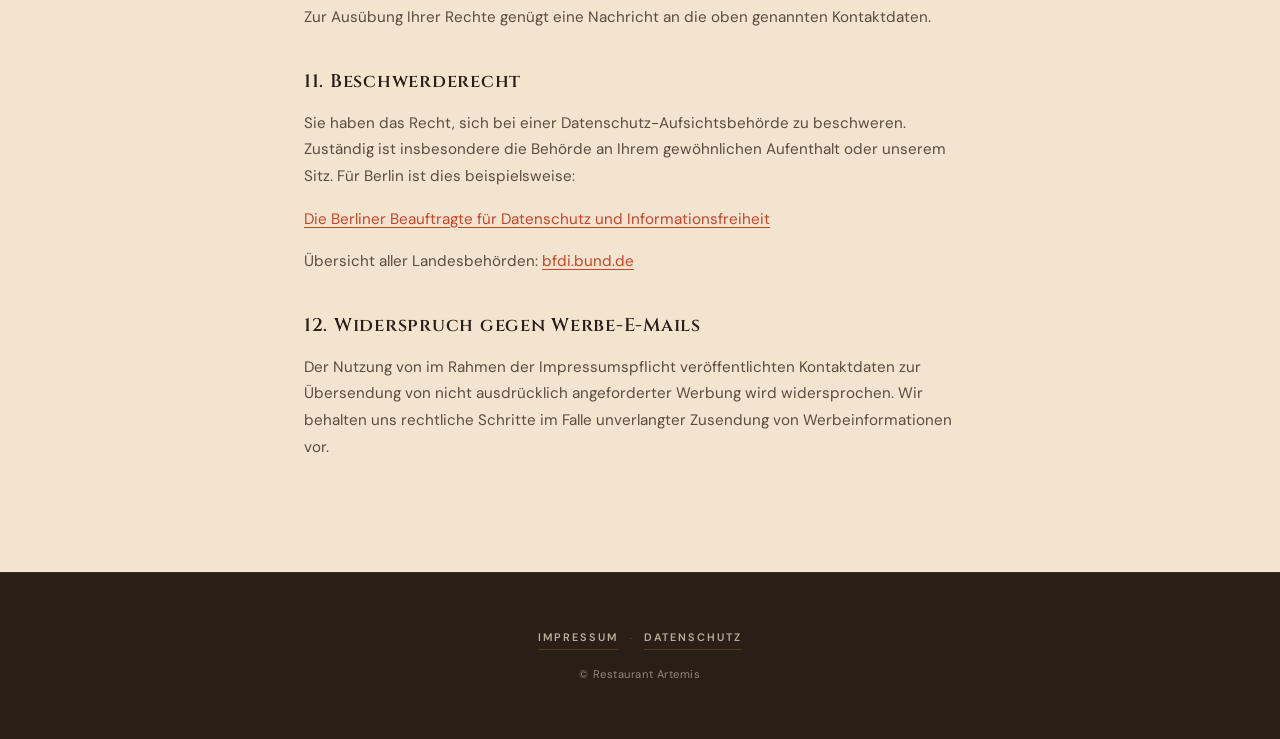
==== commit b50c1733: "Self-host Lenis/GSAP in js/vendor, reload scroll-to-top, update privacy text Made-with: Cursor" ====
--- a/datenschutz.html
+++ b/datenschutz.html
@@ -83,17 +83,14 @@
         <a href="https://policies.google.com/privacy?hl=de" rel="noopener noreferrer" target="_blank">https://policies.google.com/privacy?hl=de</a>
       </p>
 
-      <h2>7. JavaScript-Bibliotheken (CDN)</h2>
+      <h2>7. JavaScript-Bibliotheken</h2>
       <p>
-        Zur Darstellung von Animationen und sanftem Scrollen werden die Bibliotheken Lenis und GSAP über das Content-Delivery-Netzwerk jsDelivr (Projekt OpenJS Foundation / Partner) ausgeliefert. Dabei stellt Ihr Browser eine Verbindung zu Servern von jsDelivr her; dabei kann insbesondere Ihre IP-Adresse verarbeitet werden. Rechtsgrundlage ist Art. 6 Abs. 1 lit. f DSGVO (berechtigtes Interesse an einer performanten und wartungsarmen Bereitstellung der Website).
-      </p>
-      <p>
-        Weitere Informationen zum Anbieter: <a href="https://www.jsdelivr.com/" rel="noopener noreferrer" target="_blank">jsdelivr.com</a> (Dort finden Sie aktuelle Nutzungs- und Datenschutzhinweise.)
+        Zur Darstellung von Animationen und sanftem Scrollen werden die Bibliotheken Lenis und GSAP (einschließlich ScrollTrigger) von unserem Webserver in derselben Domain wie diese Website ausgeliefert. Dabei entsteht keine separate Datenübermittlung an ein externes CDN für diese Bibliotheken. Rechtsgrundlage ist Art. 6 Abs. 1 lit. f DSGVO (berechtigtes Interesse an einer funktionsfähigen Website).
       </p>
 
       <h2>8. Cookies und ähnliche Technologien</h2>
       <p>
-        Wir setzen keine eigenen Cookies zu Werbe- oder Analysezwecken ein und verwenden keine Analyse-Tools wie Google Analytics auf dieser Website. Technisch können durch eingebundene Drittanbieter (nach Einwilligung Google Maps, jsDelivr) Cookies oder lokale Speicherungen gesetzt werden; darauf haben wir nur eingeschränkt Einfluss. Sie können die Speicherung von Cookies in Ihren Browsereinstellungen einschränken oder deaktivieren.
+        Wir setzen keine eigenen Cookies zu Werbe- oder Analysezwecken ein und verwenden keine Analyse-Tools wie Google Analytics auf dieser Website. Technisch können durch eingebundene Drittanbieter (nach Einwilligung Google Maps) Cookies oder lokale Speicherungen gesetzt werden; darauf haben wir nur eingeschränkt Einfluss. Sie können die Speicherung von Cookies in Ihren Browsereinstellungen einschränken oder deaktivieren.
       </p>
 
       <h2>9. Speicherdauer</h2>
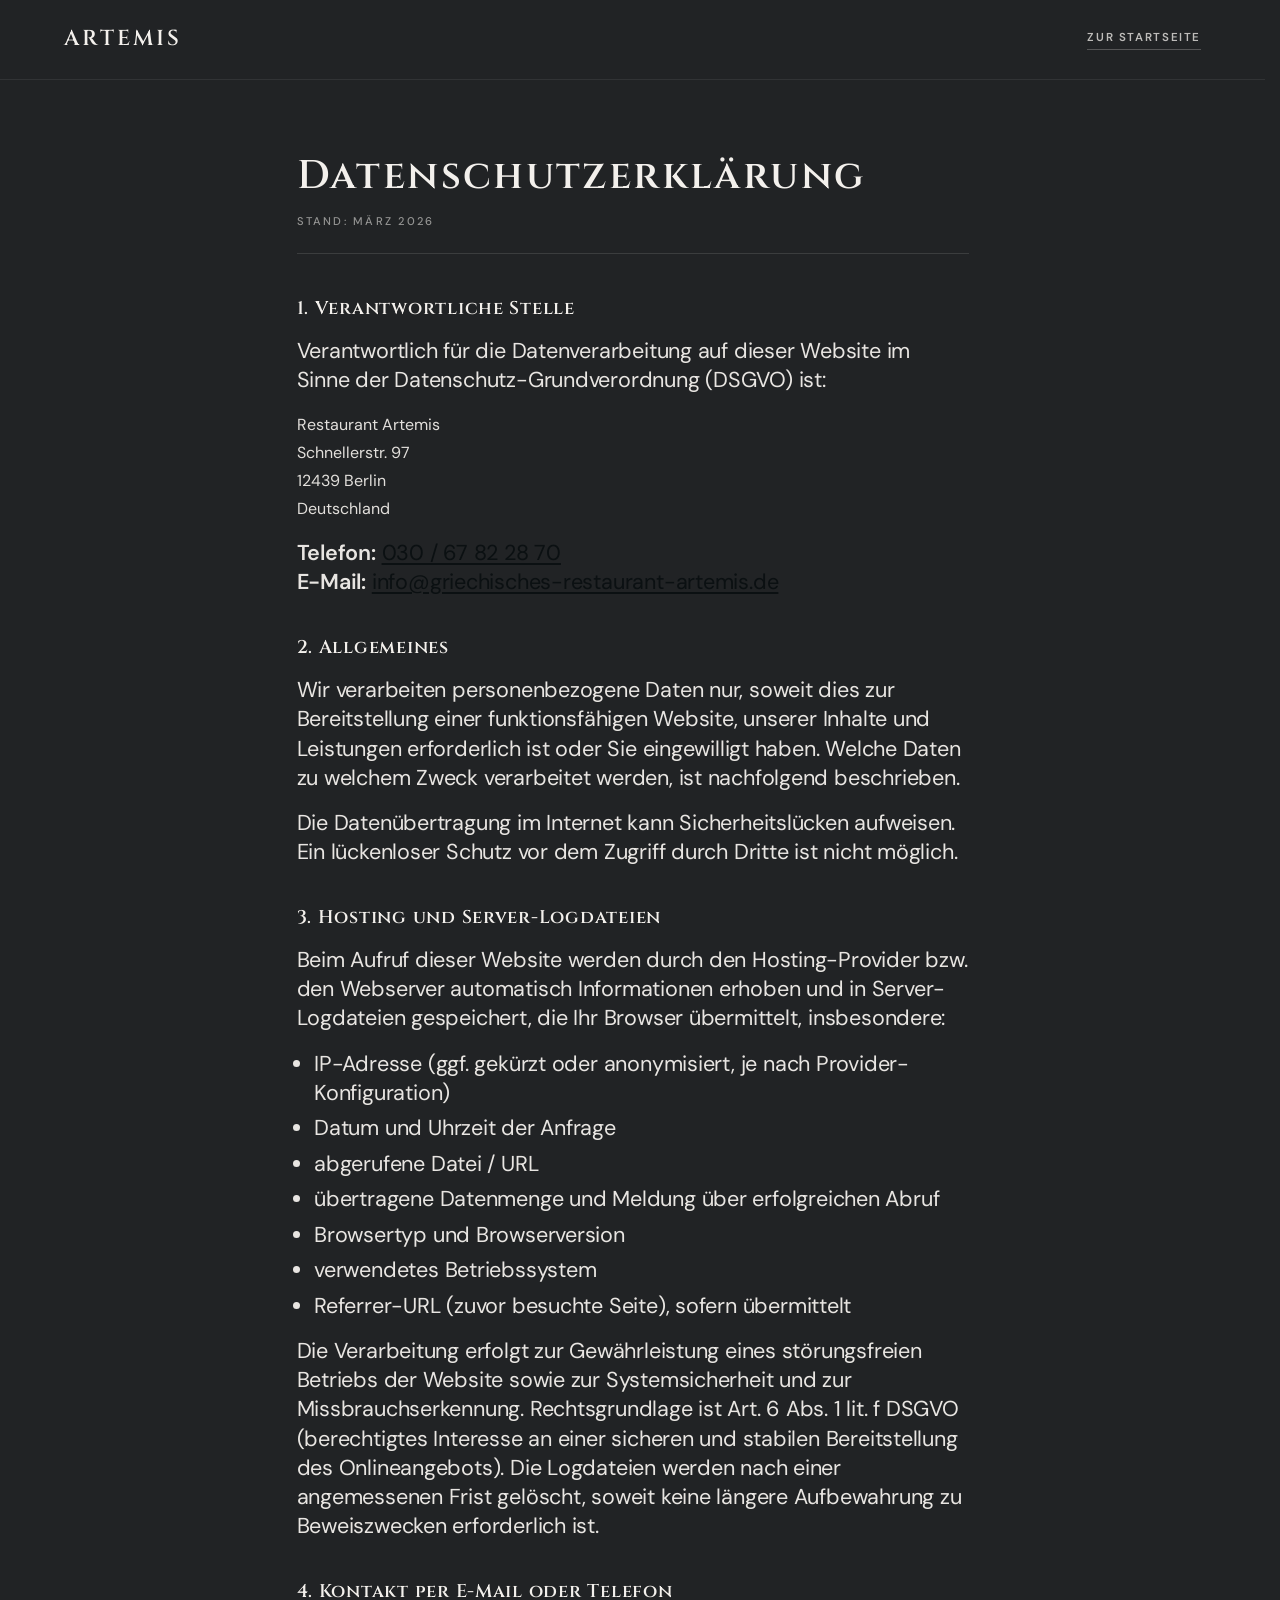
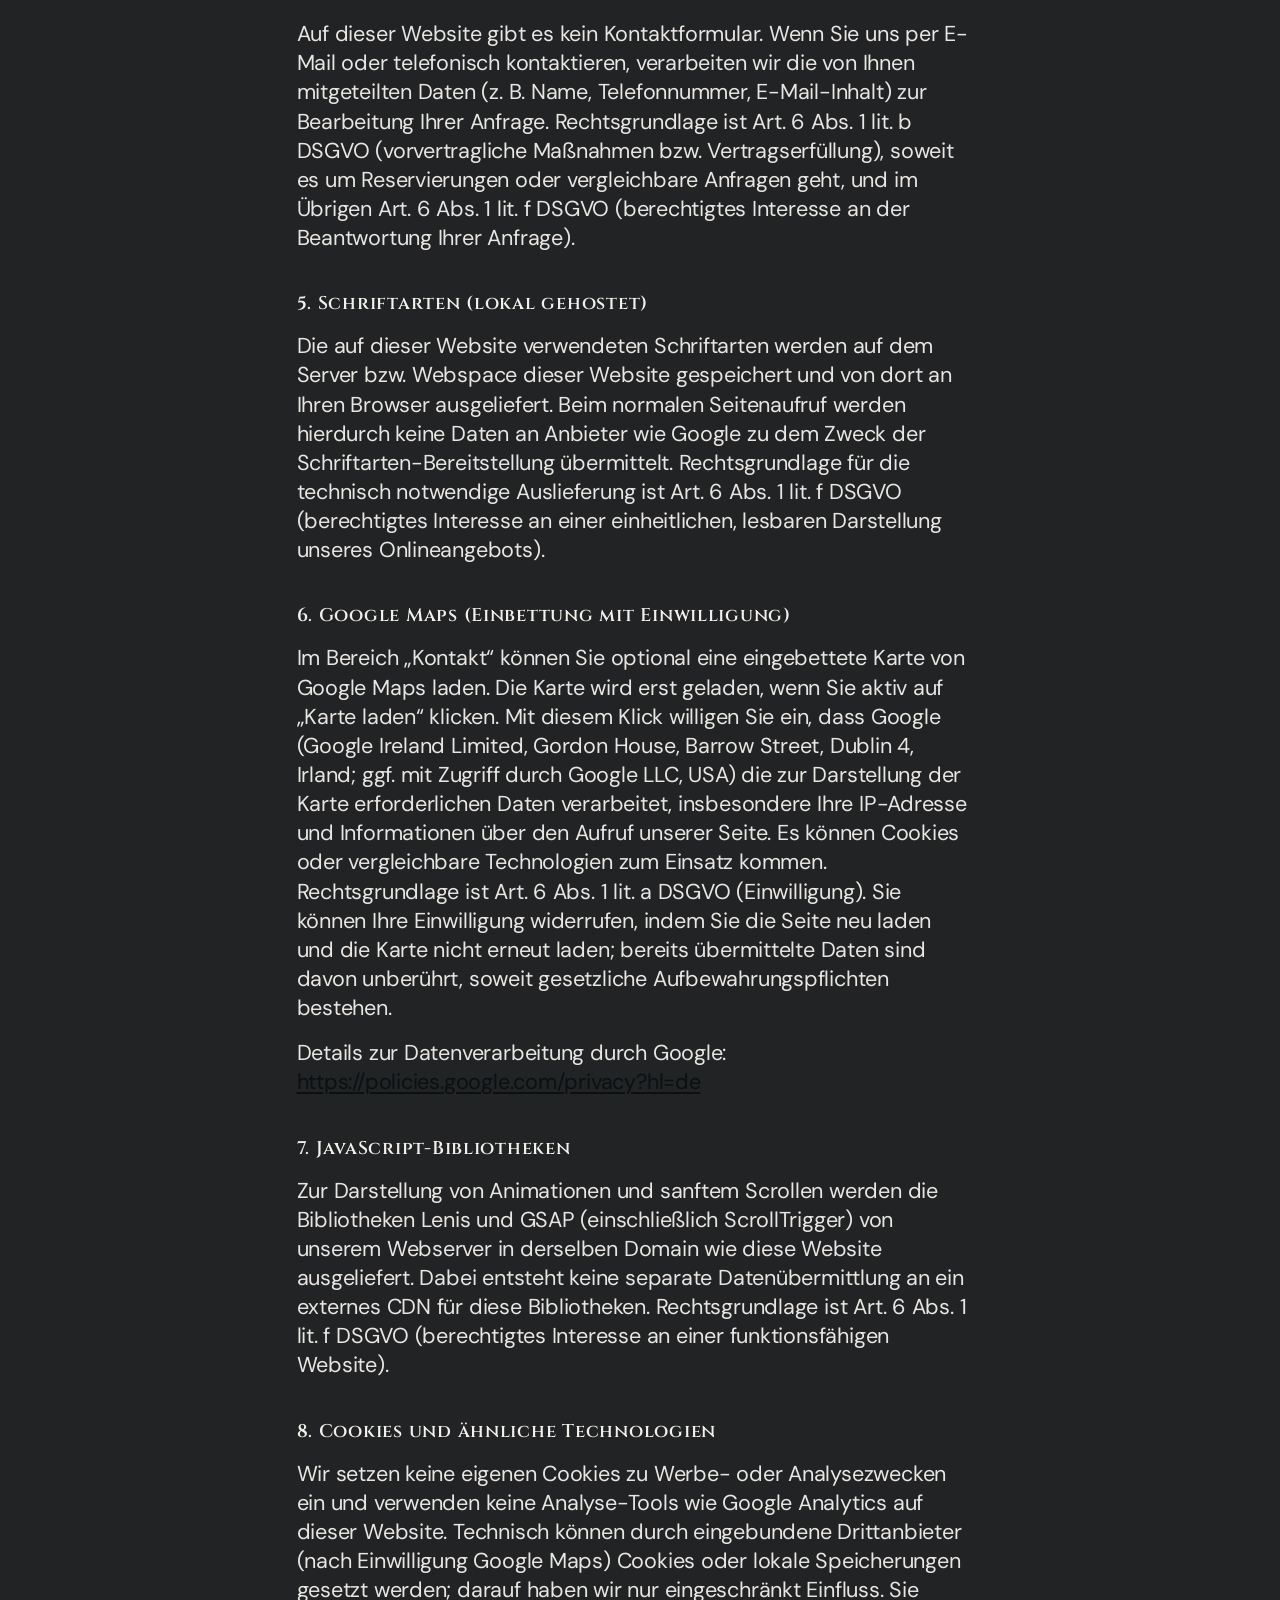
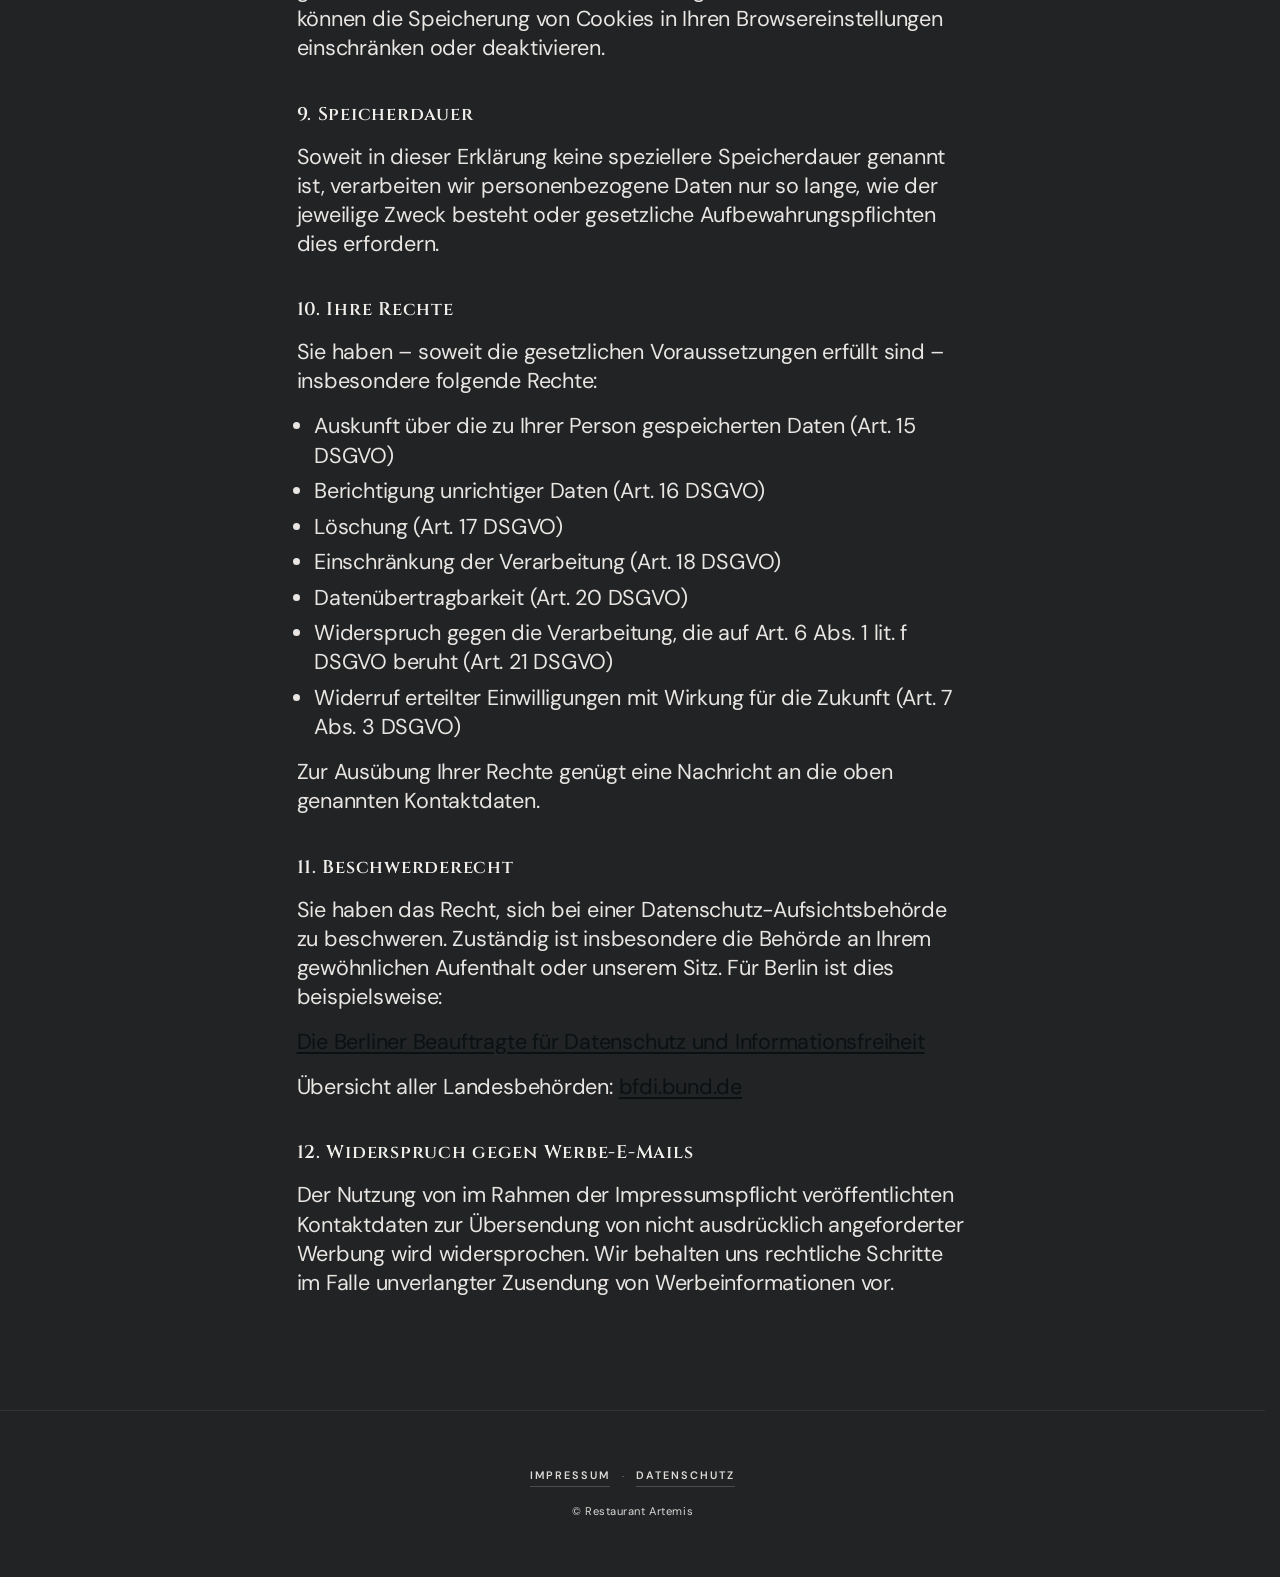
==== commit 0d7bfd1a: "fix(mobile-desktop): vv-pin all fixed layers, svh zones, viewport resizes-content, resize sync Made-" ====
--- a/datenschutz.html
+++ b/datenschutz.html
@@ -2,7 +2,7 @@
 <html lang="de">
 <head>
   <meta charset="UTF-8">
-  <meta name="viewport" content="width=device-width, initial-scale=1.0">
+  <meta name="viewport" content="width=device-width, initial-scale=1.0, interactive-widget=resizes-content">
   <title>Datenschutzerklärung | Restaurant Artemis Berlin</title>
   <meta name="description" content="Informationen zur Verarbeitung personenbezogener Daten auf der Website des Restaurants Artemis.">
   <meta name="robots" content="index,follow">
--- a/css/style.css
+++ b/css/style.css
@@ -111,25 +111,53 @@
   src: url('../public/fonts/dmsans-latin.woff2') format('woff2');
   unicode-range: U+0000-00FF, U+0131, U+0152-0153, U+02BB-02BC, U+02C6, U+02DA, U+02DC, U+0304, U+0308, U+0329, U+2000-206F, U+20AC, U+2122, U+2191, U+2193, U+2212, U+2215, U+FEFF, U+FFFD;
 }
+@font-face {
+  font-family: 'Greek Stone';
+  font-style: normal;
+  font-weight: 400;
+  font-display: swap;
+  src: url('../public/fonts/greek-stone.woff2') format('woff2');
+}
 
 :root {
-  --bg-light: #F2E4CF;
-  --bg-warm:  #E8D5B8;
-  --bg-sand:  #D4C4A8;
-  --bg-dark:  #2A1F17;
-
-  --text-on-light: #2A1F17;
-  --text-on-dark:  #F2E4CF;
-  --text-muted:    #5A4D3F;
-
-  --accent-gold:  #C8873A;
-  --accent-terra: #C5452A;
+  --bg-light: #F3F0EC;
+  --bg-cream: #ECEAE6;
+  --bg-warm:  #E5E3DF;
+  --bg-sand:  #E0DDD8;
+  --bg-sand-clean: #ECEAE6;
+  --bg-dark:  #212325;
+
+  --text-on-light: #1A1C1E;
+  --text-on-dark:  #F3F0EC;
+  --text-muted:    #6B6E72;
+  --text-on-sand:  rgba(26, 28, 30, 0.82);
+
+  --accent-gold:  #0B1012;
+  --accent-terra: #3A3D42;
 
   --font-display: 'Cinzel', Georgia, serif;
   --font-body:    'DM Sans', system-ui, sans-serif;
+  /* Fließtext wie Gästestimmen-Zitat (.review-slide__text); nicht für Überschriften / Hero-Logo / Raute+Kicker */
+  --font-prose: var(--font-body);
+  --prose-size: clamp(1.05rem, 2.4vw, 1.35rem);
+  --prose-lh: 1.35;
+  --prose-track: -0.01em;
 
   --header-height: 80px;
-  --section-pad: clamp(72px, 8vw, 140px);
+  --dock-height: 58px;
+  --dock-safe-bottom: calc(var(--dock-height) + env(safe-area-inset-bottom, 0px) + 12px);
+  --section-pad: clamp(96px, 12vw, 180px);
+  /* Einheitliche linke Kante für Linie + Raute + Kicker (wie Gästestimmen) */
+  --section-editorial-max: min(52rem, 100%);
+  /* Abstand Trennlinie → Raute/Kicker (Speisekarte, Feiern, Gästestimmen) */
+  --editorial-rule-kicker-gap: calc(clamp(1.12rem, 2.85vw, 1.65rem) + 4px);
+}
+
+.section-editorial-rail {
+  width: 100%;
+  max-width: var(--section-editorial-max);
+  margin-left: 0;
+  margin-right: auto;
 }
 
 *, *::before, *::after {
@@ -142,16 +170,30 @@
   font-size: 16px;
   overflow-x: hidden;
   overscroll-behavior-x: none;
+  scrollbar-gutter: stable;
 }
 
 body {
   font-family: var(--font-body);
+  font-weight: 400;
   background: var(--bg-light);
   color: var(--text-on-light);
   line-height: 1.6;
   overflow-x: hidden;
   overscroll-behavior-x: none;
   -webkit-text-size-adjust: 100%;
+}
+
+/* Above body-fixed hero layers (video z2, text z3) so sections cover them when opaque */
+#smooth-content {
+  position: relative;
+  z-index: 4;
+  padding-bottom: var(--dock-safe-bottom);
+}
+
+/* Bottom dock: let anchored sections clear the bar */
+section[id] {
+  scroll-margin-bottom: var(--dock-safe-bottom);
 }
 
 img { display: block; max-width: 100%; height: auto; }
@@ -197,7 +239,7 @@
 .preloader-bar-track {
   width: clamp(180px, 30vw, 280px);
   height: 1px;
-  background: rgba(242, 228, 207, 0.12);
+  background: rgba(243, 240, 236, 0.12);
   position: relative;
   overflow: hidden;
 }
@@ -208,7 +250,7 @@
   left: 0;
   height: 100%;
   width: 0%;
-  background: var(--accent-gold);
+  background: var(--text-on-dark);
   transition: width 0.15s ease;
 }
 
@@ -217,7 +259,7 @@
   font-size: 0.7rem;
   font-weight: 500;
   letter-spacing: 0.2em;
-  color: rgba(242, 228, 207, 0.4);
+  color: rgba(243, 240, 236, 0.4);
 }
 
 .preloader.done {
@@ -226,181 +268,325 @@
   transition: opacity 0.8s cubic-bezier(0.65, 0, 0.35, 1);
 }
 
-/* ===== HEADER ===== */
+/* Nach Preloader: kein Aufblitzen von --bg-light, solange die Layer noch unsichtbar sind. */
+html:has(body.is-intro-active) {
+  background-color: var(--bg-dark);
+}
+
+body.is-intro-active {
+  background-color: var(--bg-dark);
+}
+
+/* Während Preloader: Inhalt unsichtbar (kein Transform — weniger ST/Lenis-Artefakte). */
+body.is-intro-active #smooth-content,
+body.is-intro-active #hero-video-plane,
+body.is-intro-active #site-header,
+body.is-intro-active .fab-container .fab--call {
+  opacity: 0;
+}
+
+body.is-intro-active .grain-overlay {
+  opacity: 0;
+}
+
+@media (prefers-reduced-motion: reduce) {
+  body.is-intro-active #smooth-content,
+  body.is-intro-active #hero-video-plane,
+  body.is-intro-active #site-header,
+  body.is-intro-active .fab-container .fab--call {
+    opacity: 1;
+  }
+
+  body.is-intro-active .grain-overlay {
+    opacity: 0.04;
+  }
+}
+
+/* ===== HEADER (bottom dock) ===== */
 .site-header {
   position: fixed;
-  top: 0; left: 0; right: 0;
+  left: 0;
+  right: 0;
   z-index: 100;
-  padding: 0 5vw;
-  height: var(--header-height);
   display: flex;
   align-items: center;
-  background: rgba(242, 228, 207, 0.85);
-  backdrop-filter: blur(12px);
-  -webkit-backdrop-filter: blur(12px);
-  transition: height 0.4s ease, background 0.4s ease, border-color 0.4s ease;
-  border-bottom: 1px solid transparent;
-}
-
-.site-header.scrolled {
-  height: 64px;
-  background: rgba(242, 228, 207, 0.95);
-  border-bottom: 1px solid rgba(200, 135, 58, 0.18);
-}
-
-.header-nav {
-  width: 100%;
+  justify-content: center;
+  pointer-events: none;
+}
+
+.site-header--dock {
+  top: auto;
+  bottom: 0;
+  padding: 0 1rem max(0.5rem, env(safe-area-inset-bottom));
+  height: auto;
+  background: transparent;
+  border: none;
+  pointer-events: none;
+}
+
+.site-header--dock .dock-nav {
+  pointer-events: auto;
+}
+
+.site-header.scrolled .dock-nav {
+  box-shadow: 0 -8px 32px rgba(11, 16, 18, 0.35);
+}
+
+/* Bottom-Dock: keine feste Header-Höhe bei „scrolled“ (sonst springt die Leiste unter 768px). */
+.site-header.site-header--dock.scrolled {
+  height: auto;
+}
+
+.dock-nav {
+  --dock-item-gap: clamp(0.45rem, 2.2vw, 0.7rem);
   display: flex;
   align-items: center;
-  justify-content: space-between;
-}
-
-.header-logo {
-  font-family: var(--font-display);
-  font-size: 1.4rem;
-  font-weight: 600;
-  color: var(--text-on-light);
-  text-decoration: none;
-  letter-spacing: 0.2em;
-}
-
-.header-links {
-  display: flex;
-  gap: 2rem;
-  list-style: none;
-}
-
-.header-links a {
+  justify-content: center;
+  flex-wrap: nowrap;
+  gap: var(--dock-item-gap);
+  width: fit-content;
+  max-width: calc(100vw - 1.5rem);
+  min-height: var(--dock-height);
+  margin-inline: auto;
+  padding: 0.4rem clamp(0.55rem, 2.5vw, 0.85rem);
+  background: rgba(11, 16, 18, 0.92);
+  backdrop-filter: blur(14px);
+  -webkit-backdrop-filter: blur(14px);
+  border: 1px solid rgba(243, 240, 236, 0.1);
+}
+
+.dock-link {
   font-family: var(--font-body);
-  font-size: 0.75rem;
-  font-weight: 600;
-  color: var(--text-on-light);
+  font-size: clamp(0.62rem, 2.2vw, 0.72rem);
+  font-weight: 600;
+  color: rgba(243, 240, 236, 0.92);
   text-decoration: none;
   text-transform: uppercase;
-  letter-spacing: 0.12em;
-  transition: color 0.3s ease;
-  position: relative;
-}
-
-.header-links a::after {
-  content: '';
-  position: absolute;
-  bottom: -4px;
-  left: 0;
-  width: 0;
-  height: 1px;
-  background: var(--accent-gold);
-  transition: width 0.3s ease;
-}
-
-.header-links a:hover::after,
-.header-links a:focus-visible::after {
-  width: 100%;
-}
-
-.header-links a:hover,
-.header-links a:focus-visible {
-  color: var(--accent-gold);
-}
-
-.header-cta {
-  font-family: var(--font-body);
-  font-size: 0.75rem;
-  font-weight: 600;
-  color: var(--bg-dark);
-  background: var(--accent-gold);
-  text-decoration: none;
-  letter-spacing: 0.08em;
-  text-transform: uppercase;
-  padding: 0.6rem 1.4rem;
-  transition: background 0.3s ease;
-}
-
-.header-cta:hover {
-  background: #d9963f;
+  letter-spacing: 0.14em;
+  padding: 0.45rem 0.35rem;
+  white-space: nowrap;
+  flex-shrink: 0;
+}
+
+.dock-link--primary:hover,
+.dock-link--primary:focus-visible {
+  color: rgba(243, 240, 236, 0.6);
 }
 
 .menu-toggle {
-  display: none;
+  display: flex;
   background: none;
   border: none;
-  padding: 0.5rem;
+  padding: 0.45rem 0.35rem;
+  margin: 0;
   cursor: pointer;
   flex-direction: column;
   gap: 5px;
+  flex-shrink: 0;
+  align-items: center;
+  justify-content: center;
+  box-sizing: content-box;
+  color: inherit;
+  -webkit-tap-highlight-color: transparent;
+}
+
+.menu-toggle:focus:not(:focus-visible) {
+  outline: none;
+}
+
+.menu-toggle:focus-visible {
+  outline: 2px solid rgba(243, 240, 236, 0.85);
+  outline-offset: 3px;
+}
+
+.site-header--dock .menu-toggle span {
+  background: rgba(243, 240, 236, 0.9);
 }
 
 .menu-toggle span {
   display: block;
-  width: 24px;
+  width: 22px;
   height: 2px;
-  background: var(--text-on-light);
   transition: transform 0.3s ease, opacity 0.3s ease;
 }
 
-/* Mobile Nav */
+.header-nav { width: 100%; }
+
+/* Mobile Nav — Dark Blur Panel (Backdrop per ::before, Panel klappt aus) */
 .mobile-nav {
   position: fixed;
   inset: 0;
-  z-index: 99;
-  background: var(--bg-light);
+  z-index: 102;
+  background: transparent;
   display: flex;
   align-items: center;
   justify-content: center;
+  padding: max(1rem, env(safe-area-inset-top)) max(1rem, env(safe-area-inset-right)) max(5rem, env(safe-area-inset-bottom)) max(1rem, env(safe-area-inset-left));
+  pointer-events: none;
+}
+
+.mobile-nav::before {
+  content: '';
+  position: absolute;
+  inset: 0;
+  background: rgba(11, 16, 18, 0.55);
+  backdrop-filter: blur(24px);
+  -webkit-backdrop-filter: blur(24px);
   opacity: 0;
+  transition: opacity 0.4s cubic-bezier(0.4, 0, 0.2, 1);
   pointer-events: none;
-  transition: opacity 0.4s ease;
 }
 
 .mobile-nav.open {
+  pointer-events: auto;
+}
+
+.mobile-nav.open::before {
   opacity: 1;
-  pointer-events: auto;
-}
-
-.mobile-nav ul {
+}
+
+.mobile-nav-panel {
+  position: relative;
+  z-index: 1;
+  width: min(460px, calc(100vw - 3rem));
+  padding: clamp(2rem, 5vw, 3.5rem) clamp(2rem, 5vw, 3rem);
+  background: rgba(11, 16, 18, 0.88);
+  border: 1px solid rgba(243, 240, 236, 0.08);
+  display: flex;
+  flex-direction: column;
+  gap: 0;
+  transform-origin: 50% 100%;
+  transform: translateY(12px) scaleY(0.92);
+  opacity: 0;
+  transition:
+    transform 0.48s cubic-bezier(0.22, 1, 0.36, 1),
+    opacity 0.32s ease;
+}
+
+.mobile-nav.open .mobile-nav-panel {
+  transform: translateY(0) scaleY(1);
+  opacity: 1;
+}
+
+@media (prefers-reduced-motion: reduce) {
+  .mobile-nav-panel {
+    transform: none;
+    transition: opacity 0.2s ease;
+  }
+
+  .mobile-nav:not(.open) .mobile-nav-panel {
+    opacity: 0;
+  }
+
+  .mobile-nav.open .mobile-nav-panel {
+    opacity: 1;
+  }
+}
+
+.mobile-nav-label {
+  font-family: var(--font-body);
+  font-size: 0.62rem;
+  font-weight: 600;
+  text-transform: uppercase;
+  letter-spacing: 0.3em;
+  color: rgba(243, 240, 236, 0.5);
+  margin-bottom: 1.75rem;
+}
+
+.mobile-nav-links {
   list-style: none;
-  text-align: center;
-}
-
-.mobile-nav li { margin-bottom: 2rem; }
-
-.mobile-nav a {
+  margin-bottom: 2.25rem;
+}
+
+.mobile-nav-links li {
+  margin-bottom: 0.4rem;
+}
+
+.mobile-nav-links a {
   font-family: var(--font-display);
-  font-size: 1.8rem;
-  color: var(--text-on-light);
+  font-size: clamp(1.6rem, 4.5vw, 2.2rem);
+  font-weight: 400;
+  color: var(--text-on-dark);
   text-decoration: none;
-}
-
-.mobile-nav .mobile-phone {
+  line-height: 1.45;
+  transition: color 0.25s ease;
+}
+
+.mobile-nav-links a:hover,
+.mobile-nav-links a:focus-visible {
+  color: rgba(243, 240, 236, 0.6);
+}
+
+.mobile-nav-info {
+  display: flex;
+  gap: clamp(1.5rem, 4vw, 2.5rem);
+  padding-top: 1.5rem;
+  border-top: 1px solid rgba(243, 240, 236, 0.08);
+  margin-bottom: 2rem;
+}
+
+.mobile-nav-info-col {
+  display: flex;
+  flex-direction: column;
+  gap: 0.25rem;
+}
+
+.mobile-nav-info-label {
   font-family: var(--font-body);
-  font-size: 1.1rem;
-  font-weight: 600;
-  color: var(--accent-gold);
-  letter-spacing: 0.05em;
-}
-
-/* ===== FIXED CANVAS LAYERS ===== */
-.canvas-wrap {
-  position: fixed;
-  top: 0;
-  left: 0;
-  width: 100vw;
-  height: 100vh;
-  height: 100dvh;
-  z-index: 1;
-  opacity: 0;
-  pointer-events: none;
-  touch-action: pan-y;
-  -webkit-touch-callout: none;
-  overflow: hidden;
-}
-
-.canvas-wrap canvas {
-  display: block;
-  touch-action: pan-y;
-}
-
-#canvas-wrap-statue { z-index: 1; }
+  font-size: 0.58rem;
+  font-weight: 600;
+  text-transform: uppercase;
+  letter-spacing: 0.2em;
+  color: rgba(243, 240, 236, 0.4);
+}
+
+.mobile-nav-phone {
+  font-family: var(--font-body);
+  font-size: 0.92rem;
+  font-weight: 500;
+  color: var(--text-on-dark);
+  text-decoration: none;
+  transition: color 0.25s ease;
+}
+
+.mobile-nav-phone:hover,
+.mobile-nav-phone:focus-visible {
+  color: rgba(243, 240, 236, 0.6);
+}
+
+.mobile-nav-info-text {
+  font-family: var(--font-body);
+  font-size: 0.85rem;
+  color: rgba(243, 240, 236, 0.7);
+  line-height: 1.4;
+}
+
+.mobile-nav-cta {
+  display: flex;
+  align-items: center;
+  justify-content: center;
+  gap: 0.6rem;
+  font-family: var(--font-body);
+  font-size: 0.72rem;
+  font-weight: 600;
+  text-transform: uppercase;
+  letter-spacing: 0.14em;
+  color: var(--text-on-dark);
+  background: var(--accent-gold);
+  padding: 1rem 2rem;
+  text-decoration: none;
+  transition: background 0.3s ease, transform 0.3s ease;
+}
+
+.mobile-nav-cta:hover {
+  background: #2C2F33;
+  transform: translateY(-1px);
+}
+
+.mobile-nav-cta:focus-visible {
+  outline: 2px solid var(--text-on-dark);
+  outline-offset: 3px;
+}
 
 .dark-overlay {
   position: fixed;
@@ -411,118 +597,443 @@
   pointer-events: none;
 }
 
-/* ===== HERO ===== */
+/* Statue-Footer: Canvas + WebP-Frames; Hintergrund dunkel (kein Hell-Flash bei Opacity). */
+.footer-statue-video-plane {
+  position: fixed;
+  inset: 0;
+  /* Keine feste height/svh: sonst kürzer als die wachsende Mobile-Viewport → heller Body-Balken unten. */
+  z-index: 1;
+  opacity: 0;
+  pointer-events: none;
+  overflow: hidden;
+  background: var(--bg-dark);
+}
+
+/*
+ * Desktop: leichtes Overscan (108%) + translateX = Figur rechts im Bild, ohne 125%+ Zoom.
+ * object-position eher links im Material + niedriger Y = Kopf oben mit im Ausschnitt.
+ */
+.footer-statue-canvas-el {
+  position: absolute;
+  top: -1%;
+  left: 0;
+  width: 108%;
+  height: 102%;
+  display: block;
+  object-fit: cover;
+  object-position: 33% 23%;
+  transform: translate3d(12%, 0, 0);
+}
+
+@media (max-width: 768px) {
+  /* Wie .hero-video-plane: Layout-Viewport < sichtbare Fläche beim Wegscrollen der UI-Leiste */
+  .footer-statue-video-plane {
+    transform: translateZ(0);
+    min-height: 100dvh;
+    min-height: 100lvh;
+  }
+
+  .footer-statue-canvas-el {
+    top: 0;
+    width: 145%;
+    height: 100%;
+    object-position: 30% 48%;
+    transform: translate3d(-26%, 0, 0);
+    backface-visibility: hidden;
+    -webkit-backface-visibility: hidden;
+  }
+}
+
+/* Body-level: volles Viewport-Bild hinter #smooth-content */
+.hero-video-plane {
+  position: fixed;
+  inset: 0;
+  /* Nur inset:0 = immer volle aktuelle Viewport-Fläche (kein svh-Cap). */
+  overflow: hidden;
+  z-index: 2;
+  pointer-events: none;
+  background: var(--bg-dark);
+}
+
+/* Taller than viewport — more headroom + slightly “zoomed” feel */
+.hero-video-media {
+  position: absolute;
+  left: 0;
+  right: 0;
+  top: 0;
+  width: 100%;
+  height: 168%;
+  transform: translateZ(0);
+}
+
+.hero-video {
+  position: absolute;
+  inset: 0;
+  width: 100%;
+  height: 100%;
+  object-fit: cover;
+}
+
+/*
+ * JS setzt html.hero-touch-stable bei Touchgerät (maxTouchPoints / schmal / coarse).
+ * Nötig für „Desktop-Website“: dort oft pointer:fine + Breite >768, sonst greifen 168% + bottom top → Sprung bei UI-Leiste.
+ */
+html.hero-touch-stable .hero-video-plane {
+  transform: translateZ(0);
+  min-height: 100dvh;
+  min-height: 100lvh;
+}
+
+html.hero-touch-stable .hero-video-media {
+  height: var(--hero-media-locked-h, 135%);
+}
+
+/*
+ * „Desktop-Website“ am Handy: Breite oft >768px → @media (max-width:768px) greift nicht;
+ * dvh/lvh/vh springen mit der Adressleiste. JS setzt --vv-* aus visualViewport.
+ */
+html.hero-mobile-desktop-site,
+html.hero-mobile-desktop-site body {
+  min-height: 100svh;
+}
+
+html.hero-mobile-desktop-site .hero--video {
+  min-height: clamp(155svh, 172svh, 195svh);
+}
+
+html.hero-mobile-desktop-site .hero-content {
+  min-height: 100svh;
+}
+
+html.hero-mobile-desktop-site .hero-video-plane {
+  inset: auto;
+  top: var(--vv-top, 0px);
+  left: var(--vv-left, 0px);
+  width: var(--vv-w, 100%);
+  height: var(--vv-h, 100svh);
+  min-height: 0;
+}
+
+html.hero-mobile-desktop-site.hero-touch-stable .hero-video-plane {
+  min-height: 0;
+}
+
+html.hero-mobile-desktop-site.hero-touch-stable .hero-video-media {
+  height: 168%;
+}
+
+html.hero-mobile-desktop-site .grain-overlay {
+  inset: auto;
+  top: var(--vv-top, 0px);
+  left: var(--vv-left, 0px);
+  width: var(--vv-w, 100%);
+  height: var(--vv-h, 100svh);
+  min-height: 0;
+}
+
+/* Weitere fixed full-bleed: sonst nur Hero/Grain stabil, Statue-Canvas & Overlays „atmen“ mit Layout-Viewport */
+html.hero-mobile-desktop-site .footer-statue-video-plane {
+  inset: auto;
+  top: var(--vv-top, 0px);
+  left: var(--vv-left, 0px);
+  width: var(--vv-w, 100%);
+  height: var(--vv-h, 100svh);
+  min-height: 0;
+}
+
+html.hero-mobile-desktop-site .dark-overlay {
+  inset: auto;
+  top: var(--vv-top, 0px);
+  left: var(--vv-left, 0px);
+  width: var(--vv-w, 100%);
+  height: var(--vv-h, 100svh);
+}
+
+html.hero-mobile-desktop-site .mobile-nav {
+  inset: auto;
+  top: var(--vv-top, 0px);
+  left: var(--vv-left, 0px);
+  width: var(--vv-w, 100%);
+  height: var(--vv-h, 100svh);
+  min-height: 0;
+}
+
+html.hero-mobile-desktop-site .preloader {
+  inset: auto;
+  top: var(--vv-top, 0px);
+  left: var(--vv-left, 0px);
+  width: var(--vv-w, 100%);
+  height: var(--vv-h, 100svh);
+}
+
+/* Szenen / Zonen: Desktop-Ansicht >768px umgeht @media-Mobile — nur svh / vv-Höhe */
+html.hero-mobile-desktop-site .cinematic-scene {
+  min-height: 100svh;
+}
+
+html.hero-mobile-desktop-site .cinematic-stage {
+  height: var(--vv-h, 100svh);
+}
+
+html.hero-mobile-desktop-site .scroll-zone,
+html.hero-mobile-desktop-site .scroll-zone--stats {
+  height: 100svh;
+}
+
+html.hero-mobile-desktop-site .scroll-zone--reviews-statue {
+  height: 150svh;
+}
+
+.hero-overlay {
+  position: absolute;
+  inset: 0;
+  background: linear-gradient(
+    to top,
+    rgba(11, 16, 18, 0.62) 0%,
+    rgba(11, 16, 18, 0.32) 40%,
+    rgba(11, 16, 18, 0.22) 100%
+  );
+  pointer-events: none;
+}
+
+/* ===== HERO — volles Bild; Text links, Reihenfolge wie Referenz-Screenshot ===== */
 .hero {
   position: relative;
-  z-index: 3;
-  height: 100vh;
-  min-height: 600px;
-  display: flex;
-  align-items: flex-end;
-  justify-content: flex-start;
-  padding: 0 5vw 12vh 7vw;
-  overflow: hidden;
+  z-index: auto;
+  background: transparent;
+}
+
+.hero--video {
+  display: flex;
+  flex-direction: column;
+  min-height: clamp(155vh, 172vh, 195vh);
+  background: transparent;
 }
 
 .hero-content {
   position: relative;
-  z-index: 2;
-  max-width: 650px;
-  visibility: hidden;
-}
-
-.label--hero {
-  display: block;
+  flex: 0 0 auto;
+  min-height: 100vh;
+  min-height: 100dvh;
+  display: flex;
+  flex-direction: column;
+  justify-content: center;
+  align-items: flex-start;
+  padding: clamp(2rem, 5vh, 4rem) clamp(2rem, 5vw, 5rem);
+  padding-bottom: calc(var(--dock-safe-bottom) + 3rem);
+}
+
+.hero-content a { pointer-events: auto; }
+
+.hero-copy {
+  max-width: min(36rem, 92vw);
+  text-align: left;
+}
+
+/* Overline + kurze Linie (auf dunklem Bild) */
+.hero-overline {
   font-family: var(--font-body);
-  font-size: 0.72rem;
+  font-size: clamp(0.58rem, 0.95vw, 0.68rem);
   font-weight: 600;
   text-transform: uppercase;
   letter-spacing: 0.3em;
-  color: var(--accent-gold);
-  margin-bottom: 1rem;
-  text-shadow:
-    0 0 12px rgba(242, 228, 207, 0.9),
-    0 0 24px rgba(242, 228, 207, 0.6);
-}
-
-.hero-heading {
-  font-family: var(--font-display);
-  font-size: clamp(4rem, 10vw, 9.5rem);
-  font-weight: 700;
-  line-height: 0.9;
-  color: var(--text-on-light);
-  letter-spacing: 0.02em;
-  padding-left: 0.04em;
+  color: rgba(243, 240, 236, 0.72);
+  margin: 0 0 0.65rem;
+  padding-bottom: 0.9rem;
+  position: relative;
+}
+
+.hero-overline::after {
+  content: '';
+  position: absolute;
+  left: 0;
+  bottom: 0;
+  width: 2.5rem;
+  height: 1px;
+  background: rgba(243, 240, 236, 0.35);
+}
+
+.hero-title {
+  font-family: 'Greek Stone', var(--font-display);
+  font-size: clamp(3rem, 8vw, 5.75rem);
+  font-weight: 400;
+  line-height: 1.02;
+  letter-spacing: 0.14em;
+  color: var(--text-on-dark);
+  margin: 0 0 1.15rem;
   display: flex;
   flex-wrap: nowrap;
 }
 
-.hero-letter {
-  display: inline-block;
-  text-shadow:
-    0 0 1px rgba(242, 228, 207, 0.95),
-    0 0 18px rgba(242, 228, 207, 0.7),
-    0 0 36px rgba(242, 228, 207, 0.3),
-    0 2px 8px rgba(62, 42, 28, 0.15);
-}
-
-.hero-tagline {
-  font-family: var(--font-body);
-  font-size: clamp(0.95rem, 1.8vw, 1.15rem);
-  font-weight: 400;
-  color: var(--text-muted);
-  margin-top: 1rem;
-  letter-spacing: 0.06em;
-  text-shadow:
-    0 0 10px rgba(242, 228, 207, 0.85),
-    0 0 20px rgba(242, 228, 207, 0.5);
+.hero-letter { display: inline-block; }
+
+.hero-subline {
+  font-family: var(--font-prose);
+  font-size: var(--prose-size);
+  font-weight: 500;
+  line-height: var(--prose-lh);
+  letter-spacing: var(--prose-track);
+  color: rgba(243, 240, 236, 0.78);
+  margin: 0 0 2rem;
+  max-width: 32ch;
 }
 
 .hero-cta {
+  align-self: flex-start;
   display: inline-block;
   font-family: var(--font-body);
-  font-size: 0.78rem;
+  font-size: 0.66rem;
   font-weight: 600;
   text-transform: uppercase;
-  letter-spacing: 0.15em;
-  color: var(--bg-dark);
-  background: var(--accent-gold);
-  padding: 0.85rem 2.2rem;
+  letter-spacing: 0.2em;
+  color: var(--text-on-dark);
+  /* Deckend genug für sofort lesbare „Milchglas“-Wirkung; Blur nur noch Feinschliff. */
+  background: rgba(243, 240, 236, 0.32);
+  border: 1px solid rgba(243, 240, 236, 0.42);
+  backdrop-filter: blur(8px);
+  -webkit-backdrop-filter: blur(8px);
+  transform: translateZ(0);
+  isolation: isolate;
+  padding: 0.95rem 2.35rem;
   text-decoration: none;
-  margin-top: 1.75rem;
-  transition: background 0.3s ease, transform 0.3s ease;
+  transition: background 0.25s ease, border-color 0.25s ease;
 }
 
 .hero-cta:hover {
-  background: #d9963f;
-  transform: translateY(-1px);
+  background: rgba(243, 240, 236, 0.4);
+  border-color: rgba(243, 240, 236, 0.52);
 }
 
 .hero-cta:focus-visible {
-  outline: 2px solid var(--text-on-light);
-  outline-offset: 4px;
-}
-
-.hero-reservation-note {
+  outline: 2px solid var(--text-on-dark);
+  outline-offset: 3px;
+}
+
+.hero-note {
+  margin-top: 1rem;
+  font-family: var(--font-body);
+  font-size: 0.56rem;
+  font-weight: 600;
+  text-transform: uppercase;
+  letter-spacing: 0.22em;
+  color: rgba(243, 240, 236, 0.55);
+  max-width: 26ch;
+  line-height: 1.5;
+}
+
+.hero-stats {
+  display: flex;
+  flex-wrap: wrap;
+  align-items: flex-start;
+  gap: clamp(1.15rem, 3.5vw, 2rem);
   margin-top: 1.25rem;
+  padding-top: 1rem;
+  border-top: 1px solid rgba(243, 240, 236, 0.16);
+  max-width: min(22rem, 100%);
+}
+
+.hero-stat {
+  display: flex;
+  flex-direction: column;
+  gap: 0.25rem;
+  min-width: 0;
+  text-align: left;
+}
+
+.hero-stat-top {
+  display: flex;
+  align-items: baseline;
+  flex-wrap: wrap;
+  gap: 0.3rem;
+}
+
+.hero-stats .hero-stat-number {
+  font-family: var(--font-display);
+  font-size: clamp(1.05rem, 2.5vw, 1.35rem);
+  font-weight: 600;
+  color: var(--text-on-dark);
+  line-height: 1;
+}
+
+.hero-stat-stars {
+  font-size: 0.5rem;
+  letter-spacing: 0.08em;
+  color: rgba(243, 240, 236, 0.42);
+  line-height: 1;
+}
+
+.hero-stat-plus {
+  font-family: var(--font-display);
+  font-size: clamp(0.85rem, 2vw, 1.05rem);
+  font-weight: 500;
+  color: rgba(243, 240, 236, 0.48);
+  line-height: 1;
+}
+
+.hero-stat-label {
   font-family: var(--font-body);
-  font-size: 0.62rem;
+  font-size: 0.48rem;
   font-weight: 600;
   text-transform: uppercase;
-  letter-spacing: 0.25em;
-  color: var(--text-muted);
-  max-width: 22rem;
-  line-height: 1.5;
-  opacity: 0.7;
-  text-shadow:
-    0 0 10px rgba(242, 228, 207, 0.85),
-    0 0 20px rgba(242, 228, 207, 0.5);
+  letter-spacing: 0.14em;
+  color: rgba(243, 240, 236, 0.48);
+}
+
+.hero--video .scroll-indicator {
+  position: absolute;
+  left: 50%;
+  bottom: calc(var(--dock-safe-bottom) + 0.35rem);
+  transform: translateX(-50%);
+  z-index: 4;
+  color: rgba(243, 240, 236, 0.6);
+}
+
+.hero--video .scroll-indicator-line {
+  background: rgba(243, 240, 236, 0.4);
+}
+
+/* Stage 2 */
+.hero-stage2 {
+  flex: 1 1 auto;
+  display: flex;
+  flex-direction: column;
+  justify-content: flex-end;
+  padding: 0 clamp(2rem, 5vw, 5rem) clamp(14vh, 20vw, 24vh);
+}
+
+.hero-stage2-inner {
+  max-width: 520px;
+  margin-left: auto;
+}
+
+/* Gleiche Typo-Stufe wie Sektion „Mehr als 80 Gerichte“ (.heading + .body-text) */
+.hero-stage2-heading {
+  font-family: var(--font-display);
+  font-size: clamp(2.5rem, 5vw, 4.5rem);
+  font-weight: 600;
+  line-height: 1.05;
+  letter-spacing: 0.03em;
+  color: var(--text-on-dark);
+  margin-bottom: 1.25rem;
+  text-shadow: 0 2px 24px rgba(11, 16, 18, 0.45);
+}
+
+.hero-stage2-text {
+  font-family: var(--font-prose);
+  font-size: var(--prose-size);
+  font-weight: 400;
+  line-height: var(--prose-lh);
+  letter-spacing: var(--prose-track);
+  max-width: 48ch;
+  margin-left: auto;
+  color: rgba(243, 240, 236, 0.78);
+  text-shadow: 0 1px 14px rgba(11, 16, 18, 0.4);
 }
 
 /* Scroll Indicator — Elegant Line */
 .scroll-indicator {
   position: absolute;
-  bottom: 2.5rem;
+  bottom: calc(var(--dock-safe-bottom) + 0.35rem);
   left: 50%;
   opacity: 0;
   transform: translateX(-50%);
@@ -532,19 +1043,21 @@
   align-items: center;
   gap: 0.75rem;
   color: var(--text-muted);
+  pointer-events: none;
 }
 
 .scroll-indicator-line {
   width: 1px;
-  height: 0;
-  background: var(--accent-gold);
+  height: 36px;
+  background: var(--text-muted);
+  transform-origin: bottom center;
   animation: lineGrow 2s ease-in-out infinite;
 }
 
 @keyframes lineGrow {
-  0% { height: 0; opacity: 0.3; }
-  50% { height: 36px; opacity: 1; }
-  100% { height: 0; opacity: 0.3; }
+  0% { transform: scaleY(0); opacity: 0.3; }
+  50% { transform: scaleY(1); opacity: 1; }
+  100% { transform: scaleY(0); opacity: 0.3; }
 }
 
 .scroll-indicator span {
@@ -573,8 +1086,12 @@
   padding-top: 0;
 }
 
-.scroll-zone--statue {
+.scroll-zone--reviews-statue {
   height: 150vh;
+}
+
+.scroll-zone--reviews-statue .scroll-zone-text {
+  z-index: 6;
 }
 
 .scroll-zone-text {
@@ -583,11 +1100,11 @@
   padding: 2rem 2.25rem;
   margin: 0 5vw;
   max-width: 460px;
-  background: rgba(232, 213, 184, 0.82);
+  background: rgba(243, 240, 236, 0.82);
   backdrop-filter: blur(14px);
   -webkit-backdrop-filter: blur(14px);
-  border: 1px solid rgba(200, 135, 58, 0.12);
-  box-shadow: 0 8px 32px rgba(42, 31, 23, 0.08);
+  border: 1px solid rgba(26, 28, 30, 0.08);
+  box-shadow: 0 8px 32px rgba(26, 28, 30, 0.06);
 }
 
 .scroll-zone-text.align-left {
@@ -599,11 +1116,284 @@
 }
 
 .scroll-zone-text .body-text {
+  color: var(--text-on-light);
+  opacity: 0.92;
+}
+
+.scroll-zone-text .label {
   color: var(--text-muted);
 }
 
-.scroll-zone-text .label {
-  color: var(--accent-gold);
+.scroll-zone-text--reviews {
+  max-width: min(28rem, 92vw);
+}
+
+.reviews-statue-header .label {
+  margin-bottom: 0.85rem;
+}
+
+.reviews-statue-header .heading {
+  font-size: clamp(2rem, 4.2vw, 3.25rem);
+  font-weight: 600;
+  color: var(--text-on-light);
+  margin-bottom: 0;
+}
+
+.reviews-statue-slides {
+  margin-top: 1.15rem;
+  min-height: 11rem;
+}
+
+.review-card--statue {
+  margin: 0;
+  padding: 1rem 0 1.2rem;
+  border: none;
+  border-bottom: 1px solid rgba(26, 28, 30, 0.1);
+}
+
+.review-card--statue:hover {
+  border-bottom-color: rgba(26, 28, 30, 0.1);
+}
+
+.review-card--statue .review-quote {
+  color: var(--text-on-light);
+  opacity: 0.07;
+  font-size: 3.5rem;
+  top: 0.3rem;
+  left: 0.35rem;
+}
+
+.review-card--statue .review-stars {
+  color: rgba(107, 110, 114, 0.55);
+  font-size: 0.82rem;
+  margin-bottom: 0.6rem;
+}
+
+.review-card--statue .review-text {
+  color: var(--text-muted);
+  opacity: 1;
+  font-size: 0.9rem;
+  line-height: 1.68;
+}
+
+.review-card--statue .review-author strong {
+  color: var(--text-on-light);
+}
+
+.review-card--statue .review-author span {
+  color: rgba(107, 110, 114, 0.8);
+  opacity: 1;
+}
+
+.reviews-statue-tabs {
+  display: flex;
+  flex-wrap: wrap;
+  gap: 0.45rem;
+  margin-top: 0.85rem;
+}
+
+.review-tab {
+  font-family: var(--font-body);
+  font-size: 0.56rem;
+  font-weight: 600;
+  text-transform: uppercase;
+  letter-spacing: 0.16em;
+  padding: 0.48rem 0.8rem;
+  border: 1px solid rgba(26, 28, 30, 0.18);
+  background: rgba(255, 255, 255, 0.42);
+  color: var(--text-muted);
+  cursor: pointer;
+  transition: background 0.22s ease, border-color 0.22s ease, color 0.22s ease;
+}
+
+.review-tab:hover {
+  border-color: rgba(26, 28, 30, 0.3);
+  background: rgba(255, 255, 255, 0.58);
+}
+
+.review-tab.is-active {
+  background: var(--text-on-light);
+  color: #f3f0ec;
+  border-color: var(--text-on-light);
+}
+
+.review-tab:focus-visible {
+  outline: 2px solid var(--text-on-light);
+  outline-offset: 2px;
+}
+
+/* ===== Editorial Linie + Raute (einheitlich wie Gästestimmen) ===== */
+.editorial-rule-line--full {
+  width: 100%;
+  max-width: none;
+  margin-left: 0;
+  margin-right: 0;
+}
+
+.editorial-rule-line--on-cream {
+  background: rgba(11, 16, 18, 0.14);
+}
+
+.editorial-kick-row {
+  display: flex;
+  align-items: center;
+  gap: 0.65rem;
+  min-height: 0;
+  width: fit-content;
+  max-width: 100%;
+}
+
+.editorial-diamond {
+  display: flex;
+  align-items: center;
+  justify-content: center;
+  flex-shrink: 0;
+  line-height: 0;
+  color: var(--text-on-light);
+}
+
+.editorial-diamond svg {
+  display: block;
+}
+
+.editorial-diamond--on-sand {
+  color: var(--text-on-light);
+}
+
+.editorial-diamond--on-dark {
+  color: rgba(243, 240, 236, 0.88);
+}
+
+.editorial-section-kick {
+  margin-bottom: 1.25rem;
+}
+
+/* ===== BEWERTUNGEN — Editorial (Screenshot-Stil, ohne Bilder) ===== */
+.reviews-editorial-toolbar {
+  display: flex;
+  align-items: flex-start;
+  justify-content: space-between;
+  gap: 1rem;
+  flex-wrap: wrap;
+  margin-bottom: clamp(2rem, 5vw, 3rem);
+}
+
+.reviews-editorial-toolbar:focus-visible {
+  outline: 2px solid var(--text-on-light);
+  outline-offset: 4px;
+}
+
+.reviews-editorial-brand {
+  color: var(--text-on-light);
+}
+
+.reviews-editorial-pager {
+  font-family: var(--font-body);
+  font-size: 0.72rem;
+  font-weight: 500;
+  letter-spacing: 0.08em;
+  color: var(--text-muted);
+  margin: 0;
+}
+
+.reviews-editorial-pager-sep {
+  margin: 0 0.35em;
+  opacity: 0.5;
+}
+
+.reviews-editorial-nav {
+  display: flex;
+  gap: 0.35rem;
+}
+
+.reviews-nav-btn {
+  display: inline-flex;
+  align-items: center;
+  justify-content: center;
+  width: 2.35rem;
+  height: 2.35rem;
+  padding: 0;
+  border: 1px solid rgba(26, 28, 30, 0.28);
+  background: transparent;
+  color: var(--text-on-light);
+  cursor: pointer;
+}
+
+.reviews-nav-btn:hover {
+  border-color: rgba(26, 28, 30, 0.5);
+  background: rgba(255, 255, 255, 0.35);
+}
+
+.reviews-nav-btn:focus-visible {
+  outline: 2px solid var(--text-on-light);
+  outline-offset: 2px;
+}
+
+.reviews-editorial-slides {
+  position: relative;
+  min-height: clamp(12rem, 28vw, 16rem);
+}
+
+.review-slide {
+  margin: 0;
+  padding: 0;
+  border: none;
+  position: relative;
+}
+
+.review-slide[hidden] {
+  display: none;
+}
+
+.review-slide__quote-mark {
+  position: absolute;
+  left: -0.05em;
+  top: -0.2em;
+  font-family: var(--font-display);
+  font-size: clamp(3.5rem, 12vw, 6rem);
+  line-height: 1;
+  font-weight: 600;
+  color: var(--text-on-light);
+  opacity: 0.12;
+  pointer-events: none;
+}
+
+.review-slide__text {
+  position: relative;
+  z-index: 1;
+  font-family: var(--font-prose);
+  font-size: var(--prose-size);
+  font-weight: 400;
+  line-height: var(--prose-lh);
+  letter-spacing: var(--prose-track);
+  color: var(--text-on-light);
+  max-width: 38rem;
+  padding-left: clamp(1.5rem, 4vw, 2.25rem);
+  margin: 0 0 clamp(1.5rem, 3vw, 2rem);
+}
+
+.review-slide__footer {
+  padding-left: clamp(1.5rem, 4vw, 2.25rem);
+  border: none;
+}
+
+.review-slide__name {
+  display: block;
+  font-family: var(--font-prose);
+  font-size: 0.95rem;
+  font-weight: 600;
+  color: var(--text-on-light);
+  margin-bottom: 0.35rem;
+}
+
+.review-slide__meta {
+  display: block;
+  font-family: var(--font-prose);
+  font-size: 0.58rem;
+  font-weight: 500;
+  text-transform: uppercase;
+  letter-spacing: 0.18em;
+  color: var(--text-muted);
 }
 
 /* ===== GENERIC SECTION (normal flow) ===== */
@@ -624,7 +1414,12 @@
 }
 
 .section-sand {
-  background: var(--bg-sand);
+  background: var(--bg-sand-clean);
+}
+
+/* Nach .section: sonst überschreibt .section { background: bg-light } diese Sektion */
+.section.section-reviews-editorial {
+  background: var(--bg-sand-clean);
 }
 
 /* ===== TYPOGRAPHY ===== */
@@ -648,10 +1443,26 @@
   left: 0;
   width: 28px;
   height: 1px;
-  background: rgba(200, 135, 58, 0.35);
-}
-
-.label--gold { color: var(--accent-gold); }
+  background: rgba(107, 110, 114, 0.3);
+}
+
+.label--gold { color: var(--text-muted); }
+
+.label--editorial {
+  display: inline-flex;
+  align-items: center;
+  margin-bottom: 0;
+  padding: 0;
+  font-size: 0.62rem;
+  letter-spacing: 0.22em;
+  font-weight: 600;
+  line-height: 1;
+  color: var(--text-on-light);
+}
+
+.label--editorial::after {
+  display: none;
+}
 
 .heading {
   font-family: var(--font-display);
@@ -665,30 +1476,38 @@
 .heading--light { color: var(--text-on-dark); }
 
 .body-text {
-  font-size: 1rem;
-  line-height: 1.85;
-  color: var(--text-muted);
+  font-family: var(--font-prose);
+  font-size: var(--prose-size);
+  font-weight: 400;
+  line-height: var(--prose-lh);
+  letter-spacing: var(--prose-track);
+  color: var(--text-on-light);
   max-width: 48ch;
 }
 
+.body-text strong {
+  font-weight: 600;
+}
+
 .body-text--wide { max-width: 60ch; }
 
 .body-text--on-dark {
-  color: rgba(242, 228, 207, 0.78);
+  color: rgba(243, 240, 236, 0.78);
 }
 
 .body-text--note {
   font-size: 0.9rem;
+  line-height: var(--prose-lh);
+  letter-spacing: var(--prose-track);
   opacity: 0.75;
   margin-top: 1.5rem;
 }
 
-.section-dark .label { color: var(--accent-gold); }
-.section-dark .body-text { color: rgba(242, 228, 207, 0.8); }
-.section-dark .label::after { background: rgba(200, 135, 58, 0.25); }
-
-/* Center-aligned labels (Yamas, Reviews header) */
-.section-welcome .label::after,
+.section-dark .label { color: rgba(243, 240, 236, 0.6); }
+.section-dark .body-text { color: rgba(243, 240, 236, 0.8); }
+.section-dark .label::after { background: rgba(243, 240, 236, 0.2); }
+
+/* Center-aligned labels (legacy / optional) */
 .reviews-header .label::after {
   left: 50%;
   transform: translateX(-50%);
@@ -698,7 +1517,7 @@
 .section-split {
   display: grid;
   grid-template-columns: 1fr 1fr;
-  gap: clamp(2.5rem, 4vw, 5rem);
+  gap: clamp(4rem, 8vw, 9rem);
   align-items: center;
   max-width: 1400px;
   margin: 0 auto;
@@ -748,117 +1567,572 @@
   filter: brightness(1.08);
 }
 
+/* ===== EDITORIAL PAIR (always 2 columns, asymmetric) ===== */
+.section--cream {
+  background: var(--bg-cream);
+  padding-top: clamp(9rem, 18vw, 15rem);
+  padding-bottom: clamp(9rem, 18vw, 15rem);
+}
+
+.section--cream .label {
+  letter-spacing: 0.2em;
+  font-weight: 600;
+}
+
+.section--cream .label.label--editorial {
+  letter-spacing: 0.22em;
+  font-size: 0.62rem;
+}
+
+/* Speisekarte: volle Breite Hintergrund; Inhalt links an editorial-rail ausgerichtet */
+#speisekarte.section--cream {
+  background-color: var(--bg-cream);
+}
+
+.speisekarte-inner {
+  max-width: 1240px;
+  margin-left: 0;
+  margin-right: auto;
+  width: 100%;
+  display: flex;
+  flex-direction: column;
+  gap: clamp(4rem, 10vw, 7.5rem);
+}
+
+.speisekarte-intro {
+  max-width: var(--section-editorial-max);
+}
+
+.section-text--speisekarte {
+  max-width: none;
+  width: 100%;
+}
+
+.section-text--speisekarte .body-text {
+  max-width: 42ch;
+}
+
+.speisekarte-gallery {
+  width: 100%;
+  overflow: visible;
+}
+
+.media-dim {
+  position: relative;
+  overflow: hidden;
+  background: var(--bg-cream);
+}
+
+.media-dim::after {
+  content: '';
+  position: absolute;
+  inset: 0;
+  background: rgba(26, 28, 30, 0.1);
+  pointer-events: none;
+  z-index: 1;
+}
+
+.media-dim img {
+  display: block;
+  width: 100%;
+  height: 100%;
+  object-fit: cover;
+  filter: brightness(0.94) contrast(1.03);
+}
+
+/* Pan: extra Bildhöhe + Clip — verhindert graue Balken beim Parallax */
+.gallery-pair__pan {
+  position: absolute;
+  inset: 0;
+  overflow: hidden;
+  background: var(--bg-cream);
+}
+
+.gallery-pair__col.media-dim {
+  aspect-ratio: 3 / 4;
+  max-height: min(88vh, 720px);
+  width: 100%;
+  align-self: start;
+  will-change: transform;
+}
+
+.gallery-pair__col.media-dim .gallery-pair__pan img {
+  position: absolute;
+  inset: 0;
+  width: 100%;
+  height: 100%;
+  max-width: none;
+  object-fit: cover;
+}
+
+.media-dim video {
+  display: block;
+  width: 100%;
+  height: 100%;
+  object-fit: cover;
+}
+
+.gallery-pair {
+  display: grid;
+  grid-template-columns: minmax(0, 38%) minmax(0, 1fr);
+  align-items: start;
+  gap: clamp(1rem, 3.5vw, 2.5rem);
+  width: 100%;
+  max-width: 680px;
+  margin-left: auto;
+}
+
+.gallery-pair__col {
+  margin: 0;
+  position: relative;
+}
+
+.gallery-pair__col--a {
+  margin-top: 0;
+}
+
+.gallery-pair__col--b {
+  margin-top: 0;
+}
+
+.gallery-pair__col:not(.media-dim) img {
+  aspect-ratio: 3 / 4;
+  max-height: min(72vh, 520px);
+}
+
+.gallery-pair--editorial {
+  max-width: none;
+  width: 100%;
+  margin: 0;
+  grid-template-columns: minmax(0, 28%) minmax(0, 52%);
+  justify-content: end;
+  align-items: start;
+  gap: clamp(0.75rem, 1.8vw, 1.25rem);
+  padding-left: 0;
+  padding-right: clamp(0.5rem, 1.5vw, 1rem);
+}
+
+.gallery-pair--editorial .gallery-pair__col.media-dim {
+  width: 100%;
+}
+
+.gallery-pair--editorial .gallery-pair__col--a {
+  margin-top: 0;
+  align-self: start;
+}
+
+.gallery-pair--editorial .gallery-pair__col--a img {
+  aspect-ratio: 2 / 3;
+}
+
+.gallery-pair--editorial .gallery-pair__col--b {
+  margin-top: 0;
+  align-self: start;
+}
+
+.gallery-pair--editorial .gallery-pair__col--b img {
+  aspect-ratio: 1 / 2;
+}
+
+/* Dreispaltig wie Editorial Speisekarte: schmale / mittlere / hohe Fläche, unterschiedliche Ratios */
+.gallery-pair--feier-trio {
+  display: grid;
+  grid-template-columns: minmax(0, 26%) minmax(0, 30%) minmax(0, 40%);
+  justify-content: end;
+  align-items: start;
+  gap: clamp(0.65rem, 1.75vw, 1.2rem);
+  width: 100%;
+  max-width: none;
+  margin: 0;
+  padding-left: 0;
+  padding-right: clamp(0.25rem, 1.2vw, 0.75rem);
+}
+
+.gallery-pair--feier-trio .gallery-pair__col--a.media-dim {
+  aspect-ratio: 2 / 3;
+  max-height: min(58vh, 500px);
+}
+
+.gallery-pair--feier-trio .gallery-pair__col--b.media-dim {
+  aspect-ratio: 5 / 6;
+  max-height: min(52vh, 440px);
+}
+
+.gallery-pair--feier-trio .gallery-pair__col--c.media-dim {
+  aspect-ratio: 1 / 2;
+  max-height: min(78vh, 640px);
+}
+
+.gallery-pair--feier-trio .gallery-pair__col--a {
+  margin-top: clamp(0.5rem, 2vw, 1.75rem);
+}
+
+.gallery-pair--feier-trio .gallery-pair__col--b {
+  margin-top: 0;
+}
+
+.gallery-pair--feier-trio .gallery-pair__col--c {
+  margin-top: clamp(1rem, 3.5vw, 2.75rem);
+}
+
+.gallery-pair--feier-trio .gallery-pair__col--a .gallery-pair__pan img {
+  object-position: center 38%;
+}
+
+.gallery-pair--feier-trio .gallery-pair__col--b .gallery-pair__pan img {
+  object-position: center 42%;
+}
+
+.gallery-pair--feier-trio .gallery-pair__col--c .gallery-pair__pan img {
+  object-position: center 35%;
+}
+
+/* ===== CINEMATIC VIDEO SECTION ===== */
+.section-cinematic {
+  position: relative;
+  z-index: 3;
+  padding: 0;
+  background: var(--bg-dark);
+  color: var(--text-on-dark);
+}
+
+.cinematic-pin {
+  position: relative;
+}
+
+.editorial-rule-line {
+  display: block;
+  height: 1px;
+  width: min(94vw, calc(100vw - clamp(2.5rem, 5vw, 4.5rem)));
+  margin-top: 0;
+  margin-right: auto;
+  margin-bottom: 0;
+  margin-left: auto;
+}
+
+/* Nach .editorial-rule-line: sonst überschreibt margin: 0 auto den Abstand zur Raute */
+.editorial-rule-line.editorial-head-rule {
+  margin-bottom: var(--editorial-rule-kicker-gap);
+}
+
+.editorial-rule-line--on-light {
+  background: rgba(11, 16, 18, 0.16);
+}
+
+.cinematic-scene {
+  position: relative;
+  min-height: 100vh;
+  min-height: 100dvh;
+  width: 100%;
+  background: var(--bg-dark);
+  overflow: hidden;
+}
+
+.cinematic-stage-outer {
+  position: absolute;
+  inset: 0;
+  display: flex;
+  align-items: center;
+  justify-content: center;
+  z-index: 1;
+  pointer-events: none;
+}
+
+.cinematic-stage-outer .cinematic-stage {
+  pointer-events: auto;
+}
+
+.cinematic-copy {
+  z-index: 4;
+  pointer-events: none;
+}
+
+.cinematic-copy a {
+  pointer-events: auto;
+}
+
+.cinematic-copy-follow {
+  position: absolute;
+  inset: 0;
+  z-index: 4;
+  pointer-events: none;
+}
+
+.cinematic-copy-follow .cinematic-copy {
+  pointer-events: none;
+}
+
+
+.cinematic-copy--kicker {
+  position: absolute;
+  top: clamp(1.5rem, 4vh, 2.75rem);
+  left: clamp(2rem, 5vw, 4.5rem);
+  margin: 0;
+  letter-spacing: 0.22em;
+  text-shadow: 0 2px 20px rgba(11, 16, 18, 0.45);
+}
+
+.cinematic-copy--lead {
+  position: absolute;
+  left: clamp(1.25rem, 4vw, 3.25rem);
+  top: 50%;
+  max-width: min(26rem, 36vw);
+  text-align: left;
+  text-shadow: 0 2px 24px rgba(11, 16, 18, 0.45);
+}
+
+.heading--cinematic {
+  font-size: clamp(1.65rem, 4.2vw, 3rem);
+  margin: 0;
+  line-height: 1.12;
+}
+
+.cinematic-copy--trail {
+  position: absolute;
+  right: clamp(1.25rem, 4vw, 3.25rem);
+  top: 50%;
+  max-width: min(20rem, 30vw);
+  margin: 0;
+  font-family: var(--font-prose);
+  font-size: clamp(0.95rem, 1.35vw, 1.08rem);
+  font-weight: 400;
+  letter-spacing: var(--prose-track);
+  line-height: var(--prose-lh);
+  text-align: right;
+  color: rgba(243, 240, 236, 0.88);
+  text-shadow: 0 2px 20px rgba(11, 16, 18, 0.5);
+}
+
+.cinematic-copy--trail a {
+  color: var(--text-on-dark);
+  text-decoration: none;
+}
+
+.cinematic-copy--trail a:hover,
+.cinematic-copy--trail a:focus-visible {
+  text-decoration: underline;
+}
+
+.cinematic-stage {
+  position: relative;
+  overflow: hidden;
+  width: 100vw;
+  height: 100vh;
+  height: 100dvh;
+  border-radius: 0;
+  transform-origin: center center;
+  will-change: transform;
+}
+
+.cinematic-video-el {
+  position: absolute;
+  inset: 0;
+  z-index: 0;
+  width: 100%;
+  height: 100%;
+  object-fit: cover;
+}
+
+/* Mobil: Tap-to-Play (Desktop-Button ausgeblendet) */
+.cinematic-mobile-play {
+  display: none;
+  position: absolute;
+  inset: 0;
+  z-index: 2;
+  margin: 0;
+  padding: 0;
+  border: none;
+  background: transparent;
+  cursor: pointer;
+  align-items: center;
+  justify-content: center;
+  -webkit-tap-highlight-color: transparent;
+}
+
+.cinematic-mobile-play:focus:not(:focus-visible) {
+  outline: none;
+}
+
+.cinematic-mobile-play:focus-visible {
+  outline: 2px solid rgba(243, 240, 236, 0.9);
+  outline-offset: 4px;
+}
+
+.cinematic-mobile-play__ring {
+  position: absolute;
+  width: clamp(3.25rem, 17vw, 4.25rem);
+  height: clamp(3.25rem, 17vw, 4.25rem);
+  border-radius: 50%;
+  border: 1px solid rgba(243, 240, 236, 0.48);
+  background: transparent;
+  box-shadow: 0 2px 20px rgba(11, 16, 18, 0.25);
+  pointer-events: none;
+}
+
+.cinematic-mobile-play__tri {
+  position: relative;
+  z-index: 1;
+  width: 0;
+  height: 0;
+  margin-left: 0.3rem;
+  border-style: solid;
+  border-width: 0.72rem 0 0.72rem 1.2rem;
+  border-color: transparent transparent transparent rgba(243, 240, 236, 0.92);
+  filter: drop-shadow(0 1px 10px rgba(11, 16, 18, 0.4));
+  pointer-events: none;
+}
+
+@media (min-width: 769px) {
+  @media (prefers-reduced-motion: reduce) {
+    .cinematic-copy-follow .cinematic-copy--lead,
+    .cinematic-copy-follow .cinematic-copy--trail {
+      transform: translateY(-50%);
+    }
+  }
+}
+
+@media (max-width: 768px) {
+  .cinematic-scene {
+    display: grid;
+    grid-template-columns: 1fr;
+    justify-items: center;
+    align-content: start;
+    gap: clamp(0.55rem, 2.2vw, 0.9rem);
+    padding: clamp(1rem, 4vw, 1.5rem) 1.25rem;
+    padding-bottom: calc(var(--dock-safe-bottom) + 0.85rem);
+    box-sizing: border-box;
+    min-height: 100vh;
+    min-height: 100svh;
+    overflow: visible;
+  }
+
+  .cinematic-copy-follow {
+    display: contents;
+  }
+
+  .cinematic-copy-follow .cinematic-copy {
+    pointer-events: auto;
+  }
+
+  .cinematic-copy--kicker {
+    position: static;
+    grid-row: 1;
+    width: 100%;
+    max-width: 22rem;
+    text-align: center;
+    text-shadow: 0 1px 16px rgba(11, 16, 18, 0.5);
+  }
+
+  .cinematic-copy--lead {
+    position: static;
+    grid-row: 2;
+    width: 100%;
+    max-width: min(22rem, 92vw);
+    margin: 0;
+    text-align: center;
+    transform: none !important;
+    text-shadow: 0 1px 18px rgba(11, 16, 18, 0.45);
+  }
+
+  .cinematic-stage-outer {
+    position: static;
+    grid-row: 3;
+    width: 100%;
+    display: flex;
+    justify-content: center;
+    align-items: center;
+    pointer-events: auto;
+  }
+
+  .cinematic-copy--trail {
+    position: static;
+    grid-row: 4;
+    width: 100%;
+    max-width: min(22rem, 92vw);
+    margin: 0;
+    padding: 0 0.25rem;
+    text-align: center;
+    transform: none !important;
+    right: auto;
+    left: auto;
+    top: auto;
+  }
+
+  .cinematic-mobile-play {
+    display: flex;
+  }
+
+  .cinematic-mobile-play.is-concealed {
+    display: none;
+    pointer-events: none;
+  }
+
+  .cinematic-stage {
+    width: min(92vw, calc(100% - 1.5rem));
+    height: min(56svh, 62vh);
+    max-height: 520px;
+    will-change: auto;
+  }
+}
+
+@media (prefers-reduced-motion: reduce) {
+  .cinematic-stage {
+    width: min(96vw, 1000px);
+    border-radius: 0;
+    transform: none !important;
+  }
+}
+
 /* ===== SPEISEKARTEN LINKS ===== */
 .karten-links {
   display: flex;
   flex-wrap: wrap;
   gap: 0.75rem;
-  margin-top: 1.75rem;
-}
-
-.karte-link {
+  margin-top: clamp(2rem, 4vw, 2.75rem);
+}
+
+#speisekarte .karte-link {
   display: inline-flex;
   align-items: center;
   gap: 0.5rem;
-  font-family: var(--font-body);
-  font-size: 0.85rem;
+  font-family: var(--font-prose);
+  font-size: 0.8rem;
   font-weight: 600;
   text-transform: uppercase;
-  letter-spacing: 0.1em;
-  color: var(--accent-gold);
+  letter-spacing: 0.12em;
+  color: #f3f0ec;
   text-decoration: none;
-  padding: 0.75rem 1.25rem;
-  border: 1.5px solid var(--accent-gold);
-  transition: background 0.3s ease, color 0.3s ease, transform 0.3s ease;
-}
-
-.karte-link:hover {
-  background: var(--accent-gold);
-  color: var(--bg-dark);
+  padding: 0.8rem 1.35rem;
+  background: #0b1012;
+  border: 1px solid #0b1012;
+  transition: background 0.25s ease, color 0.25s ease, border-color 0.25s ease, transform 0.25s ease;
+}
+
+#speisekarte .karte-link:hover {
+  background: #161c20;
+  border-color: #161c20;
+  color: #fff;
   transform: translateY(-1px);
 }
 
-.karte-link:focus-visible {
-  outline: 2px solid var(--accent-gold);
+#speisekarte .karte-link:focus-visible {
+  outline: 2px solid #0b1012;
   outline-offset: 3px;
 }
 
-.karte-link svg { flex-shrink: 0; }
+#speisekarte .karte-link svg {
+  flex-shrink: 0;
+  stroke: currentColor;
+}
 
 /* ===== TERRASSE — Full-Width Immersive ===== */
-.section-terrasse {
-  position: relative;
-  z-index: 3;
-  width: 100%;
-  height: 75vh;
-  min-height: 500px;
-  overflow: hidden;
-}
-
-.terrasse-image-wrap {
-  position: absolute;
-  inset: 0;
-  overflow: hidden;
-}
-
-.terrasse-image {
-  width: 100%;
-  height: 125%;
-  object-fit: cover;
-  transform: scale(1);
-  transition: transform 8s cubic-bezier(0.25, 0.46, 0.45, 0.94);
-  will-change: transform;
-}
-
-.terrasse-image-wrap.ken-burns .terrasse-image {
-  transform: scale(1.06);
-}
-
-.terrasse-overlay {
-  position: absolute;
-  inset: 0;
-  background: linear-gradient(
-    to top,
-    rgba(42, 31, 23, 0.75) 0%,
-    rgba(42, 31, 23, 0.4) 40%,
-    rgba(42, 31, 23, 0.15) 100%
-  );
-  display: flex;
-  align-items: flex-end;
-  padding: clamp(3rem, 6vw, 5rem) 5vw;
-}
-
-.terrasse-text {
-  max-width: 520px;
-}
-
-.terrasse-text .label::after {
-  background: rgba(200, 135, 58, 0.4);
-}
-
-/* ===== MARQUEE ===== */
-.marquee-section {
-  position: relative;
-  z-index: 3;
-  overflow: hidden;
-  padding: clamp(2rem, 4vw, 3.5rem) 0;
-  background: var(--bg-light);
-}
-
-.marquee-track {
-  white-space: nowrap;
-  display: flex;
-}
-
-.marquee-text {
-  font-family: var(--font-display);
-  font-size: clamp(4rem, 10vw, 12rem);
-  font-weight: 700;
-  letter-spacing: 0.04em;
-  color: var(--text-on-light);
-  opacity: 0.1;
-  display: inline-block;
-  text-transform: uppercase;
+/* ===== Übergang Video → Willkommen ===== */
+.editorial-rule-line--on-sand {
+  background: rgba(11, 16, 18, 0.12);
+}
+
+#willkommen.section-welcome {
+  padding-bottom: clamp(3.75rem, 11vw, 7.25rem);
 }
 
 /* ===== STATS ===== */
@@ -884,7 +2158,7 @@
 .stat-suffix {
   font-family: var(--font-display);
   font-size: clamp(1.5rem, 3vw, 2rem);
-  color: var(--accent-gold);
+  color: rgba(243, 240, 236, 0.5);
 }
 
 .stat-label {
@@ -910,29 +2184,90 @@
 .kap-item { display: flex; flex-direction: column; align-items: center; }
 
 .kap-zahl {
-  font-family: var(--font-display);
+  font-family: var(--font-prose);
   font-size: clamp(1.8rem, 3.5vw, 2.5rem);
-  color: var(--accent-gold);
+  font-weight: 700;
+  color: var(--text-on-light);
   line-height: 1;
   margin-bottom: 0.4rem;
 }
 
 .kap-text {
+  font-family: var(--font-prose);
   font-size: 0.75rem;
+  font-weight: 500;
   text-transform: uppercase;
   letter-spacing: 0.1em;
+  color: var(--text-on-sand);
+}
+
+/* ===== FEIERN SECTION OVERRIDES ===== */
+.section-sand .section-text {
+  max-width: var(--section-editorial-max);
+}
+
+.section-sand .body-text {
+  color: var(--text-on-sand);
+}
+
+.section-sand .body-text--note {
+  opacity: 1;
   color: var(--text-muted);
+}
+
+.section-sand .label {
+  margin-bottom: 1.4rem;
+}
+
+.section-sand .label.label--editorial {
+  margin-bottom: 0;
+}
+
+.section-sand .heading {
+  margin-bottom: 1.5rem;
+}
+
+.section-sand .feier-kapazitaet {
+  margin: 2.5rem 0;
+}
+
+.feier-inner {
+  max-width: 1240px;
+  margin-left: 0;
+  margin-right: auto;
+  width: 100%;
+  display: flex;
+  flex-direction: column;
+  gap: clamp(3.5rem, 9vw, 6.5rem);
+}
+
+.feier-intro {
+  max-width: var(--section-editorial-max);
+}
+
+.feier-intro-text .body-text {
+  max-width: 42ch;
+}
+
+.feier-gallery {
+  width: 100%;
+  overflow: visible;
+}
+
+.section-sand .gallery-pair__col.media-dim,
+.section-sand .gallery-pair__pan {
+  background: var(--bg-sand-clean);
 }
 
 /* ===== CTA BUTTON ===== */
 .cta-button {
   display: inline-block;
-  font-family: var(--font-body);
+  font-family: var(--font-prose);
   font-size: 0.85rem;
   font-weight: 600;
   text-transform: uppercase;
   letter-spacing: 0.15em;
-  color: var(--bg-dark);
+  color: var(--text-on-dark);
   background: var(--accent-gold);
   padding: 1.1rem 2.8rem;
   text-decoration: none;
@@ -943,7 +2278,7 @@
 }
 
 .cta-button:hover {
-  background: #d9963f;
+  background: #2C2F33;
   transform: translateY(-1px);
 }
 
@@ -974,19 +2309,24 @@
   font-weight: 500;
   text-transform: uppercase;
   letter-spacing: 0.25em;
-  color: var(--accent-gold);
+  color: rgba(243, 240, 236, 0.5);
   margin-bottom: 0.75rem;
 }
 
 .contact-block p {
-  font-size: 1rem;
-  line-height: 1.6;
+  font-family: var(--font-prose);
+  font-size: var(--prose-size);
+  line-height: var(--prose-lh);
+  letter-spacing: var(--prose-track);
   color: var(--text-on-dark);
   opacity: 0.9;
 }
 
 .contact-note {
+  font-family: var(--font-prose) !important;
   font-size: 0.85rem !important;
+  line-height: var(--prose-lh);
+  letter-spacing: var(--prose-track);
   opacity: 0.55 !important;
   margin-top: 0.35rem;
 }
@@ -995,7 +2335,7 @@
   max-width: 1200px;
   margin: clamp(2.25rem, 5vw, 3.5rem) auto 0;
   padding-top: clamp(1.75rem, 3vw, 2.5rem);
-  border-top: 1px solid rgba(242, 228, 207, 0.1);
+  border-top: 1px solid rgba(243, 240, 236, 0.1);
 }
 
 .contact-anfahrt .contact-label {
@@ -1010,13 +2350,16 @@
 }
 
 .contact-anfahrt-item {
-  border-left: 2px solid rgba(200, 135, 58, 0.35);
+  border-left: 2px solid rgba(243, 240, 236, 0.2);
   padding-left: 1.25rem;
 }
 
 .contact-anfahrt-line {
-  font-size: 0.95rem;
-  line-height: 1.65;
+  font-family: var(--font-prose);
+  font-size: var(--prose-size);
+  font-weight: 400;
+  line-height: var(--prose-lh);
+  letter-spacing: var(--prose-track);
   color: var(--text-on-dark);
   opacity: 0.88;
   margin-bottom: 0.35rem;
@@ -1026,66 +2369,40 @@
   margin-bottom: 0;
 }
 
+/* Zweite Zeile (Route) + dritte Zeile (Fußweg) — gleiche Struktur Bus / S-Bahn */
+.contact-anfahrt-item > .contact-anfahrt-line:nth-child(2) {
+  margin-bottom: 0.12rem;
+}
+
+.contact-anfahrt-line--foot {
+  margin-top: 0;
+}
+
 .contact-anfahrt-line strong {
   font-weight: 600;
   color: var(--text-on-dark);
   opacity: 1;
 }
 
-/* ===== REVIEWS ===== */
-.section-reviews {
-  background: var(--bg-dark);
-  color: var(--text-on-dark);
-  text-align: center;
-}
-
-.reviews-header {
-  max-width: 600px;
-  margin: 0 auto 3rem;
-}
-
-.reviews-header .heading {
-  margin-bottom: 0;
-}
-
-.reviews-stats {
-  display: grid;
-  grid-template-columns: repeat(4, 1fr);
-  gap: 2.5rem;
-  text-align: center;
-  max-width: 1000px;
-  margin: 0 auto 3.5rem;
-  padding-bottom: 3.5rem;
-  border-bottom: 1px solid rgba(242, 228, 207, 0.08);
-}
-
-.reviews-grid {
-  display: grid;
-  grid-template-columns: 1.15fr 1fr 1fr;
-  gap: clamp(1.5rem, 3vw, 2.5rem);
-  max-width: 1200px;
-  margin: 0 auto;
-  align-items: start;
-}
-
+/* ===== REVIEW CARDS (Basis; aktiv in #bewertungen / .review-card--statue) ===== */
 .review-card {
   position: relative;
   text-align: left;
   padding: 2.25rem 2rem 1.75rem;
-  background: rgba(242, 228, 207, 0.04);
-  border: 1px solid rgba(242, 228, 207, 0.07);
-  transition: background 0.4s ease, border-color 0.4s ease;
+  background: transparent;
+  border: none;
+  border-top: 1px solid rgba(243, 240, 236, 0.08);
+  transition: border-color 0.4s ease;
 }
 
 .review-card:hover {
-  background: rgba(242, 228, 207, 0.08);
-  border-color: rgba(200, 135, 58, 0.15);
+  border-top-color: rgba(243, 240, 236, 0.2);
 }
 
 .review-card--featured {
   padding: 2.75rem 2.25rem 2rem;
-  background: rgba(242, 228, 207, 0.06);
-  border-color: rgba(200, 135, 58, 0.12);
+  background: rgba(243, 240, 236, 0.03);
+  border-top: 2px solid rgba(243, 240, 236, 0.25);
 }
 
 .review-quote {
@@ -1095,18 +2412,19 @@
   font-family: var(--font-display);
   font-size: 4.5rem;
   line-height: 1;
-  color: var(--accent-gold);
-  opacity: 0.15;
+  color: var(--text-on-dark);
+  opacity: 0.1;
   pointer-events: none;
 }
 
 .review-card--featured .review-quote {
   font-size: 5.5rem;
-  opacity: 0.2;
+  opacity: 0.15;
+  color: var(--text-on-dark);
 }
 
 .review-stars {
-  color: var(--accent-gold);
+  color: rgba(243, 240, 236, 0.6);
   font-size: 1rem;
   letter-spacing: 0.15em;
   margin-bottom: 1rem;
@@ -1143,77 +2461,37 @@
   font-size: 0.62rem;
   text-transform: uppercase;
   letter-spacing: 0.18em;
-  color: var(--accent-gold);
+  color: rgba(243, 240, 236, 0.5);
   opacity: 0.7;
 }
 
-/* ===== WELCOME / YAMAS ===== */
+/* ===== WELCOME / AUTHENTISCH GRIECHISCH ===== */
 .section-welcome {
-  background: var(--bg-sand);
+  background: var(--bg-sand-clean);
   text-align: center;
   overflow: clip;
 }
 
-.section-welcome::before {
-  content: 'ΥΑΜΑΣ';
-  position: absolute;
-  top: 50%;
-  left: 50%;
-  transform: translate(-50%, -50%);
-  font-family: var(--font-display);
-  font-size: clamp(6rem, 18vw, 18rem);
-  font-weight: 700;
-  letter-spacing: 0.08em;
-  color: var(--text-on-light);
-  opacity: 0.06;
-  pointer-events: none;
-  white-space: nowrap;
-  line-height: 1;
-  width: 100%;
-  text-align: center;
-}
-
 .welcome-content {
-  max-width: 680px;
-  margin: 0 auto;
+  position: relative;
+  z-index: 1;
+}
+
+/* Rail sonst linksbündig; hier Block horizontal zentrieren */
+.welcome-content.section-editorial-rail {
+  margin-left: auto;
+  margin-right: auto;
 }
 
 .welcome-content .heading {
   margin-bottom: 1.5rem;
+  text-align: center;
 }
 
 .welcome-content .body-text {
   margin: 0 auto 1.5rem;
-  text-align: left;
-}
-
-.welcome-content .label {
   text-align: center;
-}
-
-.welcome-tags {
-  display: flex;
-  flex-wrap: wrap;
-  justify-content: center;
-  gap: 0.6rem;
-  margin-top: 2rem;
-}
-
-.welcome-tag {
-  font-family: var(--font-body);
-  font-size: 0.68rem;
-  font-weight: 600;
-  text-transform: uppercase;
-  letter-spacing: 0.15em;
-  color: var(--accent-gold);
-  padding: 0.55rem 1.1rem;
-  border: 1.5px solid var(--accent-gold);
-  transition: background 0.3s ease, color 0.3s ease;
-}
-
-.welcome-tag:hover {
-  background: var(--accent-gold);
-  color: var(--bg-dark);
+  color: var(--text-on-sand);
 }
 
 /* ===== MAP ===== */
@@ -1233,7 +2511,7 @@
   display: flex;
   align-items: center;
   justify-content: center;
-  background: url('data:image/svg+xml,<svg xmlns="http://www.w3.org/2000/svg" width="1" height="1"><rect fill="%232A1F17"/></svg>');
+  background: url('data:image/svg+xml,<svg xmlns="http://www.w3.org/2000/svg" width="1" height="1"><rect fill="%23212325"/></svg>');
   backdrop-filter: blur(0);
 }
 
@@ -1241,7 +2519,7 @@
   content: '';
   position: absolute;
   inset: 0;
-  background: rgba(42, 31, 23, 0.75);
+  background: rgba(33, 35, 37, 0.75);
   backdrop-filter: blur(4px);
   -webkit-backdrop-filter: blur(4px);
 }
@@ -1254,26 +2532,28 @@
 }
 
 .map-consent-text {
-  font-size: 0.85rem;
-  color: rgba(242, 228, 207, 0.7);
+  font-family: var(--font-prose);
+  font-size: var(--prose-size);
+  line-height: var(--prose-lh);
+  letter-spacing: var(--prose-track);
+  color: rgba(243, 240, 236, 0.7);
   margin-bottom: 1.25rem;
   max-width: 22rem;
-  line-height: 1.55;
 }
 
 .map-consent-text a {
-  color: var(--accent-gold);
+  color: var(--text-on-dark);
   text-decoration: underline;
   text-underline-offset: 3px;
 }
 
 .map-consent-text a:hover,
 .map-consent-text a:focus-visible {
-  color: #d9963f;
+  color: rgba(243, 240, 236, 0.7);
 }
 
 .map-consent-text a:focus-visible {
-  outline: 2px solid var(--accent-gold);
+  outline: 2px solid var(--text-on-dark);
   outline-offset: 2px;
 }
 
@@ -1284,7 +2564,7 @@
   text-transform: uppercase;
   letter-spacing: 0.12em;
   color: var(--bg-dark);
-  background: var(--accent-gold);
+  background: var(--text-on-dark);
   border: none;
   padding: 0.8rem 2rem;
   cursor: pointer;
@@ -1292,11 +2572,11 @@
 }
 
 .map-consent-btn:hover {
-  background: #d9963f;
+  background: rgba(243, 240, 236, 0.8);
 }
 
 .map-consent-btn:focus-visible {
-  outline: 2px solid var(--accent-gold);
+  outline: 2px solid var(--text-on-dark);
   outline-offset: 3px;
 }
 
@@ -1316,7 +2596,275 @@
   z-index: 3;
   padding: clamp(3rem, 6vw, 5rem) 5vw;
   background: var(--bg-dark);
-  border-top: 1px solid rgba(242, 228, 207, 0.08);
+  border-top: 1px solid rgba(243, 240, 236, 0.08);
+}
+
+/* Statue-Canvas als Hintergrund: lange Scroll-Strecke, Inhalt unten */
+.site-footer--statue {
+  display: flex;
+  flex-direction: column;
+  justify-content: flex-end;
+  min-height: 175vh;
+  padding: 0;
+  background: transparent;
+  border-top: none;
+}
+
+.site-footer--statue .footer-inner--unified {
+  position: relative;
+  z-index: 1;
+  max-width: 1200px;
+  width: 100%;
+  margin: 0 auto;
+  padding: clamp(2.5rem, 6vw, 4rem) 5vw;
+  padding-bottom: calc(clamp(2.5rem, 6vw, 4rem) + var(--dock-safe-bottom));
+}
+
+/* Kontaktblock links — Statue sitzt rechts im Bild */
+.footer-statue-content {
+  max-width: min(40rem, 100%);
+  margin-right: auto;
+  text-align: left;
+}
+
+.footer-contact-head {
+  margin-bottom: clamp(1.75rem, 4vw, 2.5rem);
+}
+
+.footer-contact-head .label--on-statue {
+  margin-bottom: 0.65rem;
+  padding-bottom: 0;
+}
+
+.footer-contact-head .label--on-statue::after {
+  display: none;
+}
+
+.footer-main-heading {
+  font-family: var(--font-display);
+  font-size: clamp(1.65rem, 4.2vw, 2.75rem);
+  font-weight: 600;
+  line-height: 1.12;
+  letter-spacing: 0.04em;
+  margin: 0;
+}
+
+.footer-main-heading__sub {
+  display: inline-block;
+  margin-top: 0.08em;
+  letter-spacing: 0.04em;
+}
+
+.footer-contact-blocks {
+  display: grid;
+  grid-template-columns: repeat(3, 1fr);
+  gap: clamp(1.25rem, 3vw, 2rem);
+  margin-bottom: clamp(1.75rem, 4vw, 2.5rem);
+}
+
+.footer-contact-block .contact-label {
+  margin-bottom: 0.55rem;
+}
+
+.footer-contact-block p {
+  font-family: var(--font-prose);
+  font-size: var(--prose-size);
+  font-weight: 400;
+  line-height: var(--prose-lh);
+  letter-spacing: var(--prose-track);
+}
+
+.footer-tel {
+  text-decoration: none;
+}
+
+.footer-anfahrt {
+  margin-top: 0;
+  padding-top: clamp(1.5rem, 3vw, 2rem);
+}
+
+.site-footer--statue .footer-map {
+  margin-top: clamp(2rem, 4vw, 2.75rem);
+  margin-left: auto;
+  margin-right: auto;
+}
+
+.footer-statue-bottom {
+  margin-top: clamp(2.25rem, 5vw, 3.25rem);
+  text-align: center;
+}
+
+/* Dunkler Statuen-Hintergrund: durchgehend helle Typo */
+.site-footer--statue .footer-contact-head .label--on-statue {
+  color: rgba(255, 255, 255, 0.72);
+}
+
+.site-footer--statue .footer-contact-head .label--on-statue::after {
+  background: rgba(255, 255, 255, 0.3);
+}
+
+.site-footer--statue .footer-main-heading,
+.site-footer--statue .footer-contact-block p,
+.site-footer--statue .contact-anfahrt-line,
+.site-footer--statue .contact-anfahrt-line strong {
+  color: #ffffff;
+}
+
+.site-footer--statue .contact-anfahrt-line,
+.site-footer--statue .contact-anfahrt-line strong {
+  opacity: 1;
+}
+
+.site-footer--statue .footer-contact-block .contact-label,
+.site-footer--statue .footer-anfahrt .contact-label {
+  color: rgba(255, 255, 255, 0.78);
+}
+
+.site-footer--statue .footer-contact-block .contact-note {
+  color: rgba(255, 255, 255, 0.62);
+  opacity: 1 !important;
+}
+
+.site-footer--statue .footer-tel {
+  color: #ffffff;
+  border-bottom: 1px solid rgba(255, 255, 255, 0.38);
+}
+
+.site-footer--statue .footer-tel:hover,
+.site-footer--statue .footer-tel:focus-visible {
+  border-bottom-color: rgba(255, 255, 255, 0.7);
+}
+
+.site-footer--statue .footer-anfahrt {
+  border-top: 1px solid rgba(255, 255, 255, 0.16);
+}
+
+.site-footer--statue .contact-anfahrt-item {
+  border-left-color: rgba(255, 255, 255, 0.28);
+}
+
+.site-footer--statue .footer-logo {
+  color: #ffffff;
+}
+
+.site-footer--statue .footer-divider__seg {
+  background: rgba(255, 255, 255, 0.22);
+}
+
+.site-footer--statue .footer-legal a {
+  color: rgba(255, 255, 255, 0.85);
+  border-bottom-color: rgba(255, 255, 255, 0.3);
+}
+
+.site-footer--statue .footer-legal a:hover,
+.site-footer--statue .footer-legal a:focus-visible {
+  color: #ffffff;
+  border-bottom-color: rgba(255, 255, 255, 0.55);
+}
+
+.site-footer--statue .footer-legal a:focus-visible {
+  outline-color: #ffffff;
+}
+
+.site-footer--statue .footer-legal-sep {
+  color: rgba(255, 255, 255, 0.45);
+}
+
+.site-footer--statue .footer-copy {
+  color: rgba(255, 255, 255, 0.72);
+}
+
+.site-footer--statue .map-consent-text {
+  color: rgba(255, 255, 255, 0.88);
+}
+
+.site-footer--statue .map-consent-text a {
+  color: #ffffff;
+}
+
+.site-footer--statue .map-consent-text a:hover,
+.site-footer--statue .map-consent-text a:focus-visible {
+  color: rgba(255, 255, 255, 0.82);
+}
+
+.site-footer--statue .map-consent-btn:focus-visible {
+  outline-color: #ffffff;
+}
+
+/* Statue-Footer: kompaktere Typo (Adresse, Tel., Anfahrt, Karte) */
+.site-footer--statue .footer-contact-head .label--on-statue {
+  font-size: 0.58rem;
+  letter-spacing: 0.22em;
+}
+
+.site-footer--statue .footer-main-heading {
+  font-size: clamp(1.2rem, 3vw, 1.65rem);
+  letter-spacing: 0.035em;
+  line-height: 1.07;
+}
+
+.site-footer--statue .footer-main-heading__sub {
+  letter-spacing: 0.035em;
+}
+
+.site-footer--statue .footer-contact-block p {
+  font-size: clamp(0.76rem, 2vw, 0.88rem);
+  line-height: 1.45;
+  letter-spacing: 0;
+}
+
+.site-footer--statue .footer-contact-block .contact-label,
+.site-footer--statue .footer-anfahrt .contact-label {
+  font-size: 0.56rem;
+  letter-spacing: 0.2em;
+  margin-bottom: 0.45rem;
+}
+
+.site-footer--statue .footer-contact-block .contact-note {
+  font-size: 0.68rem !important;
+  line-height: 1.4;
+  margin-top: 0.28rem;
+}
+
+.site-footer--statue .contact-anfahrt-line {
+  font-size: clamp(0.74rem, 1.95vw, 0.86rem);
+  line-height: 1.45;
+  letter-spacing: 0;
+  margin-bottom: 0.28rem;
+}
+
+.site-footer--statue .contact-anfahrt-line:last-child {
+  margin-bottom: 0;
+}
+
+.site-footer--statue .contact-anfahrt-item > .contact-anfahrt-line:nth-child(2) {
+  margin-bottom: 0.08rem;
+}
+
+.site-footer--statue .map-consent-text {
+  font-size: clamp(0.72rem, 1.9vw, 0.82rem);
+  line-height: 1.45;
+  letter-spacing: 0;
+}
+
+.site-footer--statue .map-consent-btn {
+  font-size: 0.68rem;
+  padding: 0.65rem 1.65rem;
+}
+
+.site-footer--statue .footer-logo {
+  font-size: clamp(1.35rem, 3.2vw, 2rem);
+}
+
+.site-footer--statue .footer-legal a {
+  font-size: 0.6rem;
+  letter-spacing: 0.16em;
+}
+
+.site-footer--statue .footer-copy {
+  font-size: clamp(0.62rem, 1.65vw, 0.72rem);
+  line-height: 1.5;
+  letter-spacing: 0.04em;
 }
 
 .footer-inner {
@@ -1335,10 +2883,19 @@
 }
 
 .footer-divider {
-  width: 40px;
+  display: flex;
+  align-items: center;
+  justify-content: center;
+  gap: 0.65rem;
+  width: 100%;
+  max-width: 14rem;
+  margin: 1.75rem auto;
+}
+
+.footer-divider__seg {
+  flex: 1;
   height: 1px;
-  background: rgba(200, 135, 58, 0.3);
-  margin: 1.75rem auto;
+  background: rgba(243, 240, 236, 0.2);
 }
 
 .footer-info {
@@ -1359,15 +2916,16 @@
   font-weight: 600;
   text-transform: uppercase;
   letter-spacing: 0.25em;
-  color: var(--accent-gold);
+  color: rgba(243, 240, 236, 0.5);
   margin-bottom: 0.5rem;
 }
 
 .footer-col p {
-  font-size: 0.88rem;
-  line-height: 1.6;
-  color: var(--text-on-dark);
-  opacity: 0.85;
+  font-family: var(--font-prose);
+  font-size: var(--prose-size);
+  line-height: var(--prose-lh);
+  letter-spacing: var(--prose-track);
+  color: rgba(243, 240, 236, 0.95);
 }
 
 .footer-legal {
@@ -1385,38 +2943,43 @@
   font-weight: 600;
   text-transform: uppercase;
   letter-spacing: 0.18em;
-  color: rgba(242, 228, 207, 0.72);
+  color: rgba(243, 240, 236, 0.9);
   text-decoration: none;
-  border-bottom: 1px solid rgba(200, 135, 58, 0.25);
+  border-bottom: 1px solid rgba(243, 240, 236, 0.2);
   padding-bottom: 2px;
   transition: color 0.25s ease, border-color 0.25s ease;
 }
 
 .footer-legal a:hover,
 .footer-legal a:focus-visible {
-  color: var(--accent-gold);
-  border-bottom-color: rgba(200, 135, 58, 0.5);
+  color: var(--text-on-dark);
+  border-bottom-color: rgba(243, 240, 236, 0.5);
 }
 
 .footer-legal a:focus-visible {
-  outline: 2px solid var(--accent-gold);
+  outline: 2px solid var(--text-on-dark);
   outline-offset: 4px;
 }
 
 .footer-legal-sep {
-  color: rgba(242, 228, 207, 0.25);
+  color: rgba(243, 240, 236, 0.5);
   font-size: 0.65rem;
   user-select: none;
 }
 
 .footer-copy {
   font-size: 0.7rem;
+  font-weight: 400;
+  color: rgba(243, 240, 236, 0.88);
+  letter-spacing: 0.05em;
+}
+
+/* ===== LEGAL PAGES (Impressum / Datenschutz) ===== */
+body:has(.legal-header) {
+  background: var(--bg-dark);
   color: var(--text-on-dark);
-  opacity: 0.52;
-  letter-spacing: 0.05em;
-}
-
-/* ===== LEGAL PAGES (Impressum / Datenschutz) ===== */
+}
+
 .legal-skip {
   position: absolute;
   left: -9999px;
@@ -1446,8 +3009,17 @@
   min-height: var(--header-height);
   display: flex;
   align-items: center;
-  background: var(--bg-light);
-  border-bottom: 1px solid rgba(200, 135, 58, 0.15);
+  background: var(--bg-dark);
+  border-bottom: 1px solid rgba(243, 240, 236, 0.08);
+}
+
+.legal-header .header-logo {
+  font-family: var(--font-display);
+  font-size: clamp(1.1rem, 3vw, 1.35rem);
+  font-weight: 600;
+  letter-spacing: 0.14em;
+  color: var(--text-on-dark);
+  text-decoration: none;
 }
 
 .legal-header-inner {
@@ -1467,21 +3039,21 @@
   font-weight: 600;
   text-transform: uppercase;
   letter-spacing: 0.14em;
-  color: var(--accent-gold);
+  color: rgba(243, 240, 236, 0.75);
   text-decoration: none;
-  border-bottom: 1px solid rgba(200, 135, 58, 0.35);
+  border-bottom: 1px solid rgba(243, 240, 236, 0.25);
   padding-bottom: 2px;
   transition: color 0.25s ease, border-color 0.25s ease;
 }
 
 .legal-back:hover,
 .legal-back:focus-visible {
-  color: var(--text-on-light);
-  border-bottom-color: var(--text-on-light);
+  color: var(--text-on-dark);
+  border-bottom-color: rgba(243, 240, 236, 0.5);
 }
 
 .legal-back:focus-visible {
-  outline: 2px solid var(--accent-gold);
+  outline: 2px solid var(--text-on-dark);
   outline-offset: 4px;
 }
 
@@ -1489,7 +3061,7 @@
   position: relative;
   z-index: 3;
   padding: clamp(2.5rem, 5vw, 4rem) 5vw clamp(4rem, 8vw, 6rem);
-  background: var(--bg-light);
+  background: var(--bg-dark);
   min-height: 50vh;
 }
 
@@ -1503,7 +3075,7 @@
   font-size: clamp(1.75rem, 4vw, 2.5rem);
   font-weight: 600;
   letter-spacing: 0.06em;
-  color: var(--text-on-light);
+  color: var(--text-on-dark);
   margin-bottom: 0.35rem;
 }
 
@@ -1513,10 +3085,10 @@
   font-weight: 500;
   text-transform: uppercase;
   letter-spacing: 0.2em;
-  color: var(--text-muted);
+  color: rgba(243, 240, 236, 0.55);
   margin-bottom: 2.5rem;
   padding-bottom: 1.5rem;
-  border-bottom: 1px solid rgba(200, 135, 58, 0.2);
+  border-bottom: 1px solid rgba(243, 240, 236, 0.12);
 }
 
 .legal-doc h2 {
@@ -1524,7 +3096,7 @@
   font-size: 1.15rem;
   font-weight: 600;
   letter-spacing: 0.04em;
-  color: var(--text-on-light);
+  color: var(--text-on-dark);
   margin-top: 2.25rem;
   margin-bottom: 0.85rem;
 }
@@ -1535,9 +3107,12 @@
 
 .legal-doc p,
 .legal-doc li {
-  font-size: 0.95rem;
-  line-height: 1.75;
-  color: var(--text-muted);
+  font-family: var(--font-prose);
+  font-size: var(--prose-size);
+  line-height: var(--prose-lh);
+  letter-spacing: var(--prose-track);
+  color: rgba(243, 240, 236, 0.95);
+  opacity: 1;
 }
 
 .legal-doc p {
@@ -1553,18 +3128,18 @@
 }
 
 .legal-doc a {
-  color: var(--accent-terra);
+  color: var(--accent-gold);
   text-decoration: underline;
   text-underline-offset: 3px;
 }
 
 .legal-doc a:hover,
 .legal-doc a:focus-visible {
-  color: var(--accent-gold);
+  color: var(--text-on-dark);
 }
 
 .legal-doc a:focus-visible {
-  outline: 2px solid var(--accent-gold);
+  outline: 2px solid var(--text-on-dark);
   outline-offset: 3px;
 }
 
@@ -1572,7 +3147,7 @@
   font-style: normal;
   margin-bottom: 1rem;
   line-height: 1.75;
-  color: var(--text-muted);
+  color: rgba(243, 240, 236, 0.92);
 }
 
 .legal-footer {
@@ -1580,7 +3155,7 @@
   z-index: 3;
   padding: clamp(2.5rem, 5vw, 3.5rem) 5vw;
   background: var(--bg-dark);
-  border-top: 1px solid rgba(242, 228, 207, 0.08);
+  border-top: 1px solid rgba(243, 240, 236, 0.08);
 }
 
 .legal-footer-inner {
@@ -1594,19 +3169,19 @@
 }
 
 .legal-footer .footer-legal a {
-  color: rgba(242, 228, 207, 0.72);
+  color: rgba(243, 240, 236, 0.9);
 }
 
 .legal-footer .footer-copy {
-  opacity: 0.52;
+  color: rgba(243, 240, 236, 0.88);
 }
 
 /* ===== FLOATING ACTION BUTTONS ===== */
 .fab-container {
   position: fixed;
-  bottom: 1.5rem;
-  right: 1.5rem;
-  z-index: 90;
+  bottom: calc(var(--dock-safe-bottom) + 0.5rem);
+  right: max(1rem, env(safe-area-inset-right));
+  z-index: 101;
   display: flex;
   flex-direction: column;
   gap: 0.75rem;
@@ -1624,7 +3199,7 @@
   cursor: pointer;
   text-decoration: none;
   transition: background 0.3s ease, transform 0.3s ease, opacity 0.4s ease;
-  box-shadow: 0 4px 16px rgba(42, 31, 23, 0.2);
+  box-shadow: 0 4px 16px rgba(11, 16, 18, 0.2);
 }
 
 .fab--top {
@@ -1640,27 +3215,27 @@
 }
 
 .fab--top:hover {
-  background: #3d2e22;
+  background: #2C2F33;
   transform: translateY(-2px);
 }
 
 .fab--top:focus-visible {
-  outline: 2px solid var(--accent-gold);
+  outline: 2px solid var(--text-on-dark);
   outline-offset: 3px;
 }
 
 .fab--call {
   background: var(--accent-gold);
-  color: var(--bg-dark);
+  color: var(--text-on-dark);
 }
 
 .fab--call:hover {
-  background: #d9963f;
+  background: #2C2F33;
   transform: translateY(-2px);
 }
 
 .fab--call:focus-visible {
-  outline: 2px solid var(--bg-dark);
+  outline: 2px solid var(--text-on-dark);
   outline-offset: 3px;
 }
 
@@ -1685,62 +3260,110 @@
 
   .contact-grid { grid-template-columns: 1fr; }
   .contact-right { grid-template-columns: 1fr 1fr; gap: 1.5rem; }
-  .reviews-grid { grid-template-columns: 1fr; max-width: 560px; }
-  .reviews-grid .review-card--featured { padding: 2rem 1.75rem 1.5rem; }
-  .reviews-stats { grid-template-columns: repeat(2, 1fr); gap: 2rem; }
   .footer-info { grid-template-columns: 1fr; gap: 1.5rem; }
+  .footer-contact-blocks { grid-template-columns: 1fr 1fr; }
 }
 
 @media (max-width: 768px) {
   :root { --header-height: 64px; }
 
+  /*
+   * Während die UI-Leiste wegscrollt: Layout-Viewport-Höhe < sichtbare Fläche → fixed inset:0 endet zu kurz,
+   * unten scheint body (--bg-light) durch. lvh = große Viewport-Höhe, füllt die Lücke bis Loslassen/Relayout.
+   */
+  html {
+    min-height: 100dvh;
+    min-height: 100lvh;
+  }
+
+  body {
+    min-height: 100dvh;
+    min-height: 100lvh;
+  }
+
+  .grain-overlay {
+    min-height: 100dvh;
+    min-height: 100lvh;
+  }
+
   .contact-anfahrt-cols { grid-template-columns: 1fr; }
+
+  .footer-contact-blocks { grid-template-columns: 1fr; }
 
   .header-logo { font-size: 1.2rem; }
   .header-cta { font-size: 0.7rem; padding: 0.5rem 1rem; }
 
-  .hero {
-    padding: 0 5vw 14vh;
-    align-items: center;
+  .hero-video-plane {
+    transform: translateZ(0);
+    min-height: 100dvh;
+    min-height: 100lvh;
+  }
+
+  /*
+   * Höhe nicht als % der Plane: die Plane folgt inset:0 und wächst mit der Browser-UI → 128% recalculiert
+   * object-fit cover schlagartig. Stattdessen --hero-media-locked-h (px) einmalig in JS, nur bei Rotation/Breite neu.
+   */
+  .hero-video-media {
+    height: var(--hero-media-locked-h, 128%);
+  }
+
+  .hero-video {
+    object-position: 72% 42%;
+  }
+
+  /*
+   * Text: kein flex-center (springt beim Lenis-Touch-Ende). Oben verankert + volle sichtbare Höhe:
+   * svh = Basis, lvh füllt, wenn die Leiste ausblendet (sonst unten Creme vom body durch).
+   */
+  .hero-content {
+    padding: clamp(1.5rem, 4svh, 2.5rem) clamp(1.35rem, 4vw, 2rem);
+    padding-top: clamp(4.25rem, 14svh, 6.75rem);
+    padding-bottom: calc(var(--dock-safe-bottom) + 2.75rem);
     justify-content: flex-start;
-  }
-
-  .hero-content {
-    background: linear-gradient(
-      to bottom,
-      rgba(242, 228, 207, 0) 0%,
-      rgba(242, 228, 207, 0.4) 30%,
-      rgba(242, 228, 207, 0.55) 60%,
-      rgba(242, 228, 207, 0.7) 100%
-    );
-    padding: 2rem 1.25rem 1.5rem;
-    margin: 0 -1.25rem;
-  }
-
-  .hero-heading { font-size: clamp(3rem, 12vw, 5.5rem); }
-
-  .hero-tagline {
-    font-size: 0.9rem;
-    color: var(--text-on-light);
-    text-shadow: none;
-  }
-
-  .hero-cta { font-size: 0.8rem; padding: 0.85rem 2rem; }
-
-  .hero-reservation-note {
+    min-height: 100vh;
+    min-height: 100svh;
+    min-height: 100lvh;
+  }
+
+  /* Kein Section-Hintergrund: der liegt über der fixen Plane (z) und würde das Bild verdecken. */
+  .hero.hero--video {
+    min-height: clamp(155lvh, 172lvh, 195lvh);
+  }
+
+  .hero-copy {
+    max-width: 100%;
+  }
+
+  .hero-title {
+    font-size: clamp(2.35rem, 11vw, 3.85rem);
+    letter-spacing: 0.1em;
+  }
+
+  .hero-cta {
     font-size: 0.6rem;
-    margin-top: 1rem;
-    color: var(--text-on-light);
-    opacity: 0.7;
-    text-shadow: none;
+    padding: 0.85rem 2rem;
+  }
+
+  .hero-stage2 {
+    padding: clamp(2rem, 5vw, 3rem) clamp(1.5rem, 4vw, 2.5rem) clamp(6vh, 10vw, 12vh);
+  }
+
+  .hero-stage2-inner {
+    max-width: 100%;
+    margin-left: 0;
+  }
+
+  .hero-stage2-text {
+    margin-left: 0;
+    max-width: none;
   }
 
   .scroll-indicator {
-    bottom: 2rem;
+    bottom: calc(var(--dock-safe-bottom) + 0.75rem);
   }
 
   .scroll-zone { height: 80vh; padding-top: 20vh; margin-bottom: 3rem; }
-  .scroll-zone--statue {
+  .scroll-zone--reviews-statue {
     height: 120vh;
     align-items: flex-end;
     padding-top: 0;
@@ -1757,15 +3380,15 @@
     max-width: calc(100vw - 10vw);
     margin: 0 5vw;
     padding: 1.25rem 1.5rem;
-    background: rgba(232, 213, 184, 0.78);
+    background: rgba(243, 240, 236, 0.78);
     backdrop-filter: blur(12px);
     -webkit-backdrop-filter: blur(12px);
   }
 
-  .scroll-zone--statue .scroll-zone-text {
+  .scroll-zone--reviews-statue .scroll-zone-text {
     top: auto;
     position: relative;
-    background: rgba(232, 213, 184, 0.72);
+    background: rgba(243, 240, 236, 0.72);
     backdrop-filter: blur(10px);
     -webkit-backdrop-filter: blur(10px);
   }
@@ -1773,21 +3396,120 @@
   .stats-grid { grid-template-columns: repeat(2, 1fr); gap: 2rem; }
   .feier-kapazitaet { grid-template-columns: 1fr; gap: 1rem; }
 
+  /* Feiern-Galerie: mobil 2+1, drei klare Größen; C kleiner + versetzt (nicht mittig) */
+  .gallery-pair--feier-trio {
+    display: grid;
+    grid-template-columns: minmax(0, 0.78fr) minmax(0, 1.22fr);
+    grid-template-rows: auto auto;
+    align-items: start;
+    justify-items: stretch;
+    gap: clamp(0.55rem, 2.8vw, 0.95rem) clamp(0.5rem, 2.5vw, 0.85rem);
+    padding-right: 0;
+  }
+
+  .gallery-pair--feier-trio .gallery-pair__col--a {
+    grid-column: 1;
+    grid-row: 1;
+    margin-top: clamp(0.85rem, 3.5vw, 1.5rem);
+    width: 92%;
+    max-width: none;
+    justify-self: start;
+  }
+
+  .gallery-pair--feier-trio .gallery-pair__col--b {
+    grid-column: 2;
+    grid-row: 1;
+    margin-top: 0;
+    width: 100%;
+    max-width: none;
+  }
+
+  .gallery-pair--feier-trio .gallery-pair__col--c {
+    grid-column: 1 / -1;
+    grid-row: 2;
+    margin-top: clamp(0.65rem, 2.5vw, 1.15rem);
+    width: min(100%, clamp(200px, 64vw, 292px));
+    max-width: none;
+    justify-self: start;
+    margin-left: clamp(0.35rem, 5.5vw, 2.25rem);
+    margin-right: auto;
+  }
+
+  /* A = kleinstes, B = größtes, C = mittlere Fläche (deutlich kleiner als vorher) */
+  .gallery-pair--feier-trio .gallery-pair__col--a.media-dim {
+    aspect-ratio: 2 / 3;
+    max-height: min(38vh, 228px);
+  }
+
+  .gallery-pair--feier-trio .gallery-pair__col--b.media-dim {
+    aspect-ratio: 5 / 6;
+    max-height: min(56vh, 392px);
+  }
+
+  .gallery-pair--feier-trio .gallery-pair__col--c.media-dim {
+    aspect-ratio: 4 / 5;
+    max-height: min(36vh, 248px);
+  }
+
+  /* Speisekarte mobil: unterschiedlich groß, versetzt, mit klarem Abstand (keine Überlappung) */
+  .speisekarte-gallery .gallery-pair--editorial {
+    display: grid;
+    grid-template-columns: 1fr;
+    align-items: start;
+    gap: clamp(1.15rem, 5vw, 1.9rem);
+    max-width: none;
+    width: 100%;
+    margin: 0;
+    padding-left: 0;
+    padding-right: 0;
+  }
+
+  .speisekarte-gallery .gallery-pair--editorial .gallery-pair__col--a {
+    grid-column: 1;
+    grid-row: 1;
+    width: min(100%, clamp(164px, 54vw, 228px));
+    max-width: none;
+    justify-self: start;
+    margin-left: clamp(0.2rem, 4vw, 1.35rem);
+    margin-right: auto;
+  }
+
+  .speisekarte-gallery .gallery-pair--editorial .gallery-pair__col--b {
+    grid-column: 1;
+    grid-row: 2;
+    margin-top: 0;
+    width: min(100%, clamp(186px, 62vw, 268px));
+    max-width: none;
+    justify-self: end;
+    margin-left: auto;
+    margin-right: clamp(0.3rem, 4.5vw, 1.2rem);
+  }
+
+  .speisekarte-gallery .gallery-pair--editorial .gallery-pair__col--a.media-dim {
+    aspect-ratio: 3 / 4;
+    max-height: min(30vh, 200px);
+  }
+
+  .speisekarte-gallery .gallery-pair--editorial .gallery-pair__col--b.media-dim {
+    aspect-ratio: 4 / 5;
+    max-height: min(34vh, 224px);
+  }
+
+  .speisekarte-gallery .gallery-pair--editorial .gallery-pair__col--a img,
+  .speisekarte-gallery .gallery-pair--editorial .gallery-pair__col--b img {
+    aspect-ratio: unset;
+  }
+
+  .speisekarte-gallery .gallery-pair--editorial .gallery-pair__col--a .gallery-pair__pan img {
+    object-position: center 42%;
+  }
+
+  .speisekarte-gallery .gallery-pair--editorial .gallery-pair__col--b .gallery-pair__pan img {
+    object-position: center 38%;
+  }
+
   .karten-links { flex-direction: column; }
-  .karte-link { justify-content: center; }
-
-  .section-terrasse {
-    height: 60vh;
-    min-height: 400px;
-  }
-
-  .terrasse-text .heading {
-    font-size: clamp(1.8rem, 6vw, 2.5rem);
-  }
-
-  .marquee-text {
-    font-size: clamp(2.5rem, 8vw, 5rem);
-  }
+  #speisekarte .karte-link { justify-content: center; }
 
   .site-header.scrolled {
     height: 56px;
@@ -1798,23 +3520,17 @@
   :root { --section-pad: clamp(56px, 12vw, 80px); }
 
   .contact-right { grid-template-columns: 1fr; }
-  .reviews-stats { grid-template-columns: 1fr 1fr; gap: 1.5rem; }
-  .stat-number { font-size: 2rem; }
   .cta-button { width: 100%; text-align: center; }
-  .hero-cta { width: 100%; text-align: center; }
+  .hero-cta {
+    align-self: stretch;
+    text-align: center;
+  }
   .map-container { height: 260px; }
-
-  .welcome-content { padding: 0 0.5rem; }
 
   .gallery-fan {
     grid-template-columns: 1fr;
     gap: 0.5rem;
   }
 
-  .section-terrasse {
-    height: 50vh;
-    min-height: 350px;
-  }
-
   .footer-info { grid-template-columns: 1fr; gap: 1.25rem; }
 }
